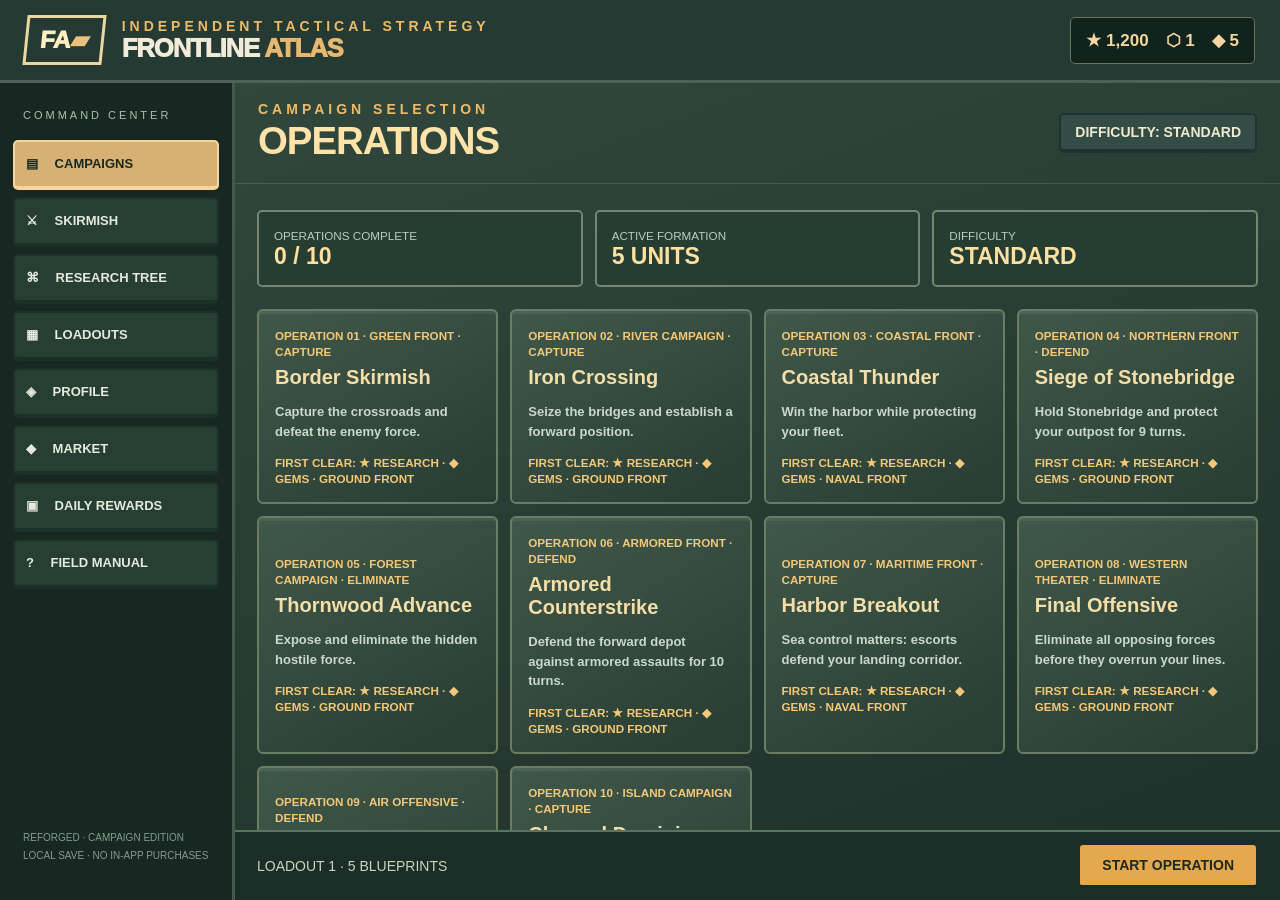
==== frontline-atlas/index.html @ 214cea34 "Implement infantry transports, boarding/unloading, morale damage, tactical retreats and rally" ====
<!doctype html>
<html lang="en"><head><meta charset="utf-8"><meta name="viewport" content="width=device-width,initial-scale=1"><title>Frontline Atlas — Reforged</title>
<style>
:root{font-family:Trebuchet MS,Arial,sans-serif;color:#e9e4d2;background:#121a1a;font-size:14px}*{box-sizing:border-box}body{margin:0;overflow:hidden}button{font:inherit;cursor:pointer;border:2px solid #1e2a25;border-bottom-width:4px;border-radius:5px;padding:9px 14px;background:#e6d9b9;color:#1d2922;font-weight:800;transition:filter .12s}button:hover:not(:disabled){filter:brightness(1.12)}button:disabled{opacity:.4;cursor:default}.primary{background:#e6a84d}.danger{background:#e58b75}.ghost{background:#334d46;color:#f1e9cd;border-color:#1c3530}.selected{outline:3px solid #f0c76a}.shell{height:100dvh;display:flex;flex-direction:column;background:#21362f}.hidden{display:none!important}#field{width:100%;height:100%;display:block;cursor:crosshair;touch-action:none;background:#8bb1a3}#battle{position:relative;flex:1;min-height:0;overflow:hidden}.topbar{height:65px;background:#1d2f2b;display:flex;gap:12px;align-items:center;padding:8px 16px;border-bottom:4px solid #101d1b;z-index:4;position:relative}.topbar strong{font-size:18px}.topbar small{color:#a7bdb0}.stat{background:#314940;border:1px solid #536b5f;padding:7px 11px;border-radius:4px}.spacer{flex:1}.overlay{position:absolute;z-index:2;pointer-events:none}.overlay>*{pointer-events:auto}.objectives{left:15px;top:15px;max-width:280px;background:#1c3029e8;border:2px solid #647b63;border-radius:6px;padding:13px;box-shadow:0 8px 28px #11241d66}.objective-title{font-weight:900;color:#f7bf63}.small{color:#bdd0bf;font-size:12px;line-height:1.45}.dock{bottom:14px;left:50%;transform:translateX(-50%);background:#1b2f29f2;border:2px solid #647b63;padding:11px 13px;border-radius:9px;display:flex;gap:12px;align-items:center;max-width:calc(100% - 24px);box-shadow:0 12px 32px #11221c99}.portrait{height:66px;min-width:120px;background:#345346;border-radius:5px;display:flex;flex-direction:column;justify-content:center;align-items:center;border:2px solid #7c9072}.portrait b{font-size:17px}.actions{display:flex;gap:7px;flex-wrap:wrap}.actions button{white-space:nowrap}.toast{position:absolute;top:90px;left:50%;transform:translateX(-50%);background:#172a25ed;color:#fce3a5;padding:12px 20px;border:2px solid #b9ae7b;border-radius:5px;z-index:8;pointer-events:none}.legend{right:12px;bottom:13px;background:#1d302cc9;padding:8px 10px;border-radius:4px;font-size:11px;color:#e9ecd2}.menu{position:absolute;inset:0;background:linear-gradient(125deg,#233e37 0%,#1d302c 60%,#152622 100%);overflow:auto;z-index:12;display:flex;align-items:center;justify-content:center;padding:32px}.menu-inner{width:min(1050px,100%)}.eyebrow{letter-spacing:4px;text-transform:uppercase;font-weight:900;color:#edbb68}.hero{font-size:clamp(48px,8vw,100px);letter-spacing:-5px;line-height:.93;margin:8px 0;color:#f3d3a0;text-shadow:5px 7px #0c2422}.sub{font-size:18px;color:#bfcebd;max-width:710px}.menu-row{display:flex;gap:13px;flex-wrap:wrap;margin:27px 0}.menu-row button{font-size:17px;padding:12px 21px}.section-title{margin:27px 0 11px;font-size:24px;color:#f8deb3}.cards{display:grid;grid-template-columns:repeat(auto-fit,minmax(240px,1fr));gap:12px}.mission{background:#324d42;padding:16px;border:2px solid #697d65;border-radius:6px;cursor:pointer;text-align:left;color:#f3e7c8}.mission:hover{border-color:#f4be70}.mission h3{font-size:20px;margin:7px 0}.mission p{font-size:13px;color:#cad9c9;line-height:1.5}.mission small{color:#f3c878}.tech-row{display:flex;flex-direction:column;gap:14px;max-height:49vh;overflow-y:auto}.research-lane{display:flex;gap:13px;overflow-x:auto;background:#20392f;border:2px solid #536e5c;border-radius:7px;padding:13px;align-items:stretch}.research-heading{font-size:13px;color:#f5ca85;letter-spacing:2px;padding:9px 0 3px}.research-node{position:relative;flex:0 0 214px}.research-node:not(:last-child):after{content:'→';color:#f4d28c;position:absolute;right:-14px;top:50%;z-index:1;font-weight:900;font-size:17px}.research-node .tech{height:100%;display:flex;flex-direction:column}.research-node .tech button{margin-top:auto}.tech{background:#304b40;border:2px solid #607361;padding:12px;border-radius:5px}.tech b{display:block;font-size:15px;margin-bottom:5px}.tech p{font-size:12px;color:#c4d4c2;min-height:28px}.tech.locked{opacity:.7}.tech button{width:100%}.result{z-index:7;background:#132722d9;inset:0;display:flex;align-items:center;justify-content:center;position:absolute}.result-inner{max-width:530px;background:#314b41;border:4px solid #e7bd78;padding:27px;text-align:center}.result h2{font-size:44px;margin:4px}.help{background:#294238;padding:16px;border:2px solid #6b836a;line-height:1.7;margin:14px 0}.help kbd{background:#0d2420;padding:2px 5px}.minimap{position:absolute;top:15px;right:15px;z-index:2;border:2px solid #718c78;background:#294139d9;width:155px;height:130px;pointer-events:none}#minimap{width:100%;height:100%}@media(max-width:740px){.topbar{height:58px;padding:5px;gap:4px}.topbar strong{font-size:12px}.topbar .stat{padding:5px;font-size:11px}.topbar button{padding:6px}.minimap{display:none}.objectives{max-width:205px;padding:8px}.dock{width:calc(100% - 14px);bottom:6px;gap:6px;padding:6px}.portrait{min-width:82px;height:68px;font-size:11px}.portrait b{font-size:12px}.actions button{padding:5px;font-size:11px}.hero{letter-spacing:-2px}.menu{padding:17px}}
/* Reforged lobby interface */
.menu{padding:0;background:radial-gradient(circle at 65% 25%,#526454 0%,#283c35 38%,#111f1c 100%);align-items:stretch;justify-content:stretch}.lobby{display:flex;flex-direction:column;width:100%;height:100%;max-width:1600px;margin:auto;min-height:0;background:#192a25ed;box-shadow:0 0 90px #05130d88}.lobby-top{display:flex;align-items:center;gap:18px;min-height:83px;border-bottom:3px solid #4f6258;background:#243a32;padding:12px 25px}.lobby-mark{font-size:24px;font-weight:1000;color:#fff0c2;border:3px solid #ebd7a1;padding:8px 12px;transform:skew(-6deg)}.lobby-mark span{color:#ecc17f}.lobby-brand{font-size:clamp(18px,2vw,31px);font-weight:1000;letter-spacing:-1px;color:#f2ebd9}.lobby-brand span{color:#e7b871}.lobby-wallet{font-size:17px;font-weight:900;color:#f1d79d;background:#10231c;border:1px solid #667461;padding:11px 15px;border-radius:5px}.lobby-grid{display:grid;grid-template-columns:235px minmax(0,1fr);flex:1;min-height:0}.lobby-nav{display:flex;flex-direction:column;gap:7px;background:#162821;padding:22px 13px;border-right:3px solid #435b4d}.nav-caption{font-size:11px;letter-spacing:3px;color:#a8c1ac;padding:4px 10px 12px}.nav-button{width:100%;text-align:left;background:#273e33;color:#e4eadc;border-color:#1b3026;font-size:13px;padding:13px 11px;white-space:nowrap}.nav-button.active{background:#d7b173;border-color:#f7d79e;color:#192920}.nav-foot{margin-top:auto;padding:13px 10px;color:#839c8e;font-size:10px;line-height:1.8}.lobby-main{display:flex;flex-direction:column;min-height:0;min-width:0;background:linear-gradient(160deg,#31473c,#1d302a)}.lobby-heading{display:flex;align-items:center;justify-content:space-between;padding:18px 23px;border-bottom:1px solid #78907855;gap:10px}.lobby-heading h1{margin:2px 0;font-size:clamp(22px,3vw,39px);letter-spacing:-1px;color:#ffe3a8}.lobby-scroll{padding:16px 22px;min-height:0;overflow-y:auto;flex:1}.lobby-bottom{display:flex;align-items:center;gap:14px;background:#1a2e27;border-top:2px solid #597460;padding:11px 22px;color:#cad4c3}.lobby-bottom button{padding:12px 22px}.lobby .cards{grid-template-columns:repeat(auto-fit,minmax(230px,1fr))}.lobby .mission{background:linear-gradient(150deg,#40584a,#273c32);box-shadow:inset 0 3px #ffffff10;min-height:160px}.lobby .mission h3{color:#f5dea8}.lobby .mission:hover{transform:translateY(-2px)}.economy-grid{display:grid;grid-template-columns:repeat(auto-fit,minmax(180px,1fr));gap:12px;margin:10px 0 22px}.economy-tile{background:#263e32;border:2px solid #728672;padding:15px;border-radius:5px}.economy-tile b{display:block;color:#ffe0a3;font-size:23px}.economy-tile small{color:#baccb9}.profile-list,.loadout-units{display:grid;grid-template-columns:repeat(auto-fill,minmax(170px,1fr));gap:10px}.profile-list>div,.loadout-tile{background:#294136;border:1px solid #718272;border-radius:6px;padding:12px;color:#e5e3ce}.loadout-tile{cursor:pointer;text-align:left}.loadout-tile.enabled{outline:2px solid #e2be78}.loadout-tile small{display:block;color:#a9baa8}.xp-report{max-height:31vh;overflow:auto;margin:10px 0 18px;text-align:left}.xp-line{display:grid;grid-template-columns:1fr auto auto;gap:10px;background:#234139;padding:10px;border-bottom:1px solid #69866d}.xp-line span{color:#c5cfc0}.xp-line strong{color:#f9d694}.reward-strip{display:flex;gap:9px;flex-wrap:wrap;justify-content:center}.reward-strip span{background:#203f32;border:1px solid #799577;padding:9px 12px;border-radius:5px;color:#f4d599;font-weight:800}.debrief{width:min(720px,95vw);max-width:720px;max-height:90vh;overflow:auto}.debrief h3{color:#ecd7ad}.lobby input{padding:8px 10px;background:#e4deca;color:#17251f;border:2px solid #8f9b85;border-radius:4px}.market-row{display:flex;align-items:center;gap:15px;padding:12px;border-bottom:1px solid #607762;background:#253c32;margin:7px 0;border-radius:5px}.market-row>div{flex:1}.market-row p{color:#b3c2b0;margin:5px 0}.market-row button{white-space:nowrap}@media(max-width:760px){.lobby-top{min-height:64px;padding:7px;gap:6px}.lobby-mark{font-size:16px;padding:5px}.lobby-brand{font-size:16px}.lobby-wallet{font-size:11px;padding:5px}.lobby-grid{grid-template-columns:75px minmax(0,1fr)}.lobby-nav{padding:7px 3px}.nav-button{font-size:10px;white-space:normal;padding:9px 3px;text-align:center}.nav-caption,.nav-foot{display:none}.lobby-scroll{padding:10px}.lobby-heading{padding:8px}.lobby-heading h1{font-size:20px}.lobby-heading button{font-size:10px;padding:6px}.lobby-bottom{padding:7px;gap:5px}.lobby-bottom button{padding:7px}.lobby .mission{min-height:125px}}
.xp-meter{height:7px;background:#12281f;margin:7px 0 10px;border-radius:4px;overflow:hidden}.xp-meter i{display:block;height:100%;background:#f5c476;box-shadow:0 0 12px #ffe6a3}</style></head><body><div class="shell">
<header class="topbar"><button id="home" class="ghost">☰ HQ</button><div><small id="theater">FRONTLINE ATLAS · REFORGED</small><br><strong id="opname">Tactical Command</strong></div><div class="spacer"></div><div class="stat" id="turnstat">TURN 01</div><div class="stat" id="economy">¤ 0</div><div class="stat" id="capstat">0 / 0</div><button id="end" class="primary">END TURN ↵</button></header>
<section id="battle"><canvas id="field"></canvas><div class="objectives overlay"><div class="objective-title" id="objectiveTitle">MISSION</div><div class="small" id="objectiveText"></div></div><div class="minimap"><canvas id="minimap"></canvas></div><div id="dock" class="dock overlay hidden"><div class="portrait" id="portrait"></div><div class="actions" id="actions"></div></div><div class="legend overlay">LEFT CLICK select / move / target · RIGHT DRAG pan · Q/E rotate · SCROLL zoom</div><div id="toast" class="toast hidden"></div><div id="result" class="result hidden"></div></section>
<section id="menu" class="menu"><div class="lobby">
<div class="lobby-top"><div class="lobby-mark">FA<span>▰</span></div><div><div class="eyebrow">INDEPENDENT TACTICAL STRATEGY</div><div class="lobby-brand">FRONTLINE <span>ATLAS</span></div></div><div class="spacer"></div><div class="lobby-wallet" id="wallet"></div></div>
<div class="lobby-grid"><nav class="lobby-nav" aria-label="Game lobby"><div class="nav-caption">COMMAND CENTER</div><button id="navMissions" class="nav-button">▤　 CAMPAIGNS</button><button id="navSkirmish" class="nav-button">⚔　 SKIRMISH</button><button id="openTech" class="nav-button">⌘　 RESEARCH TREE</button><button id="navLoadout" class="nav-button">▦　 LOADOUTS</button><button id="navProfile" class="nav-button">◈　 PROFILE</button><button id="navMarket" class="nav-button">◆　 MARKET</button><button id="navDaily" class="nav-button">▣　 DAILY REWARDS</button><button id="openHelp" class="nav-button">?　 FIELD MANUAL</button><div class="nav-foot">REFORGED · CAMPAIGN EDITION<br>LOCAL SAVE · NO IN-APP PURCHASES</div></nav>
<main class="lobby-main"><div class="lobby-heading"><div><div class="eyebrow" id="menuEyebrow">CAMPAIGN SELECTION</div><h1 id="menuTitle">OPERATIONS</h1></div><button id="difficulty" class="ghost">DIFFICULTY: STANDARD</button></div><div class="lobby-scroll" id="menuContent"></div><div class="lobby-bottom"><span id="loadoutLabel">ACTIVE SQUAD</span><div class="spacer"></div><button id="resume" class="primary">DEPLOY TO BATTLE</button></div></main></div></div></section>
</div><script>
'use strict';
(()=>{
const $=id=>document.getElementById(id), canvas=$('field'),ctx=canvas.getContext('2d'), minimap=$('minimap'),mc=minimap.getContext('2d');
const UNIT={
rifle:{name:'Rifle Squad',cost:4,hp:10,move:3,range:2,min:1,dmg:4,ap:0,armor:0,ammo:5,vision:4,domain:'land',color:'#d1b76f',glyph:'♟',desc:'Captures sites. Defensive infantry.'},
mg:{name:'Machine Gun',cost:6,hp:10,move:2,range:3,min:1,dmg:5,ap:0,armor:0,ammo:4,vision:4,domain:'land',color:'#a9a366',glyph:'♟',desc:'Suppresses infantry; strong on defense.'},
at:{name:'AT Team',cost:7,hp:8,move:2,range:2,min:1,dmg:5,ap:5,armor:0,ammo:3,vision:4,domain:'land',color:'#b4a47b',glyph:'♟',desc:'Penetrates armored targets.'},
scout:{name:'Recon Car',cost:6,hp:8,move:5,range:2,min:1,dmg:3,ap:1,armor:1,ammo:5,vision:6,domain:'land',color:'#7e9e79',glyph:'▰',desc:'Fast vision and objective pressure.'},
tank:{name:'Medium Tank',cost:10,hp:13,move:3,range:3,min:1,dmg:6,ap:4,armor:4,ammo:4,vision:4,domain:'land',color:'#78926b',glyph:'▰',desc:'Versatile armored spearhead.'},
heavy:{name:'Heavy Tank',cost:15,hp:17,move:2,range:3,min:1,dmg:7,ap:5,armor:6,ammo:3,vision:3,domain:'land',color:'#637c60',glyph:'▰',desc:'Hard to crack; costly and slow.'},
art:{name:'Field Artillery',cost:9,hp:7,move:1,range:6,min:3,dmg:6,ap:2,armor:0,ammo:3,vision:3,domain:'land',color:'#868b6a',glyph:'◉',desc:'Indirect fire; needs spotting.'},
supply:{name:'Supply Truck',cost:7,hp:8,move:4,range:0,min:0,dmg:0,ap:0,armor:0,ammo:0,vision:3,domain:'land',color:'#a99b69',glyph:'▰',desc:'Restores nearby ammunition and health.'},
mortar:{name:'Mortar Section',cost:7,hp:7,move:2,range:4,min:2,dmg:5,ap:1,armor:0,ammo:3,vision:3,domain:'land',color:'#acaa8a',glyph:'♟',desc:'Indirect support and infantry suppression.'},
bazooka:{name:'Bazooka Team',cost:9,hp:8,move:2,range:3,min:1,dmg:7,ap:7,armor:0,ammo:3,vision:4,domain:'land',color:'#bfaa75',glyph:'♟',desc:'Mobile armor hunter. Vulnerable to rifle squads.'},
ranger:{name:'Ranger Squad',cost:8,hp:11,move:4,range:2,min:1,dmg:5,ap:1,armor:0,ammo:6,vision:5,domain:'land',color:'#91a76d',glyph:'♟',desc:'Fast infantry for flanking and forest approaches.'},
transport:{name:'Transport Truck',cost:6,hp:9,move:5,range:0,min:0,dmg:0,ap:0,armor:1,ammo:0,vision:3,domain:'land',color:'#9a9273',glyph:'▰',desc:'Carries up to three infantry squads through the battlefield.'},
apc:{name:'Armored Carrier',cost:8,hp:12,move:5,range:2,min:1,dmg:3,ap:1,armor:3,ammo:5,vision:4,domain:'land',color:'#7a9f77',glyph:'▰',desc:'Mobile armored escort and objective support.'},
assault:{name:'Assault Gun',cost:12,hp:14,move:2,range:3,min:1,dmg:8,ap:6,armor:5,ammo:3,vision:3,domain:'land',color:'#727f60',glyph:'▰',desc:'Fixed-gun vehicle for breaking enemy armor.'},
rocket:{name:'Rocket Artillery',cost:15,hp:7,move:2,range:7,min:4,dmg:8,ap:2,armor:0,ammo:2,vision:2,domain:'land',color:'#90947a',glyph:'◉',desc:'High-damage long-range support requiring spotters.'},
aa:{name:'Anti-Air Halftrack',cost:10,hp:10,move:4,range:3,min:1,dmg:5,ap:2,armor:2,ammo:5,vision:5,domain:'land',color:'#7e9c79',glyph:'▰',desc:'Air defense; weak against heavily armored land targets.'},
fighter:{name:'Interceptor Fighter',cost:12,hp:10,move:6,range:3,min:1,dmg:6,ap:3,armor:2,ammo:4,vision:6,domain:'air',color:'#9ea9a4',glyph:'✈',desc:'Intercepts aircraft and scouts exposed positions.'},
bomber:{name:'Tactical Bomber',cost:16,hp:11,move:5,range:2,min:1,dmg:9,ap:6,armor:1,ammo:3,vision:5,domain:'air',color:'#9a9983',glyph:'✈',desc:'Devastating ground strikes but vulnerable to anti-air.'},
seaplane:{name:'Recon Seaplane',cost:9,hp:7,move:6,range:2,min:1,dmg:3,ap:1,armor:0,ammo:4,vision:8,domain:'air',color:'#80a8a7',glyph:'✈',desc:'Long-range spotting for artillery and naval bombardment.'},
boat:{name:'Gunboat',cost:8,hp:11,move:4,range:3,min:1,dmg:5,ap:3,armor:2,ammo:5,vision:5,domain:'sea',color:'#728d88',glyph:'▰',desc:'Screens coastal positions.'},
submarine:{name:'Submarine',cost:11,hp:13,move:3,range:3,min:1,dmg:9,ap:7,armor:2,ammo:3,vision:3,domain:'sea',color:'#507c7e',glyph:'▰',desc:'Ambushes ships with armor-piercing torpedoes.'},
destroyer:{name:'Destroyer',cost:13,hp:17,move:4,range:4,min:1,dmg:7,ap:4,armor:4,ammo:5,vision:5,domain:'sea',color:'#6f8590',glyph:'▰',desc:'Fleet escort; excels against other ships.'},
cruiser:{name:'Light Cruiser',cost:16,hp:19,move:3,range:4,min:1,dmg:7,ap:4,armor:4,ammo:5,vision:6,domain:'sea',color:'#6b8793',glyph:'▰',desc:'Fast heavy escort with excellent reconnaissance.'},
battleship:{name:'Battleship',cost:20,hp:23,move:2,range:6,min:2,dmg:9,ap:5,armor:6,ammo:4,vision:5,domain:'sea',color:'#647e91',glyph:'▰',desc:'Long-range bombardment; limited shore effect.'}
};
const SECONDARY={apc:{name:'MACHINE GUN',range:2,dmg:3,ap:0},assault:{name:'HULL MG',range:2,dmg:2,ap:0},cruiser:{name:'SECONDARY BATTERY',range:3,dmg:4,ap:2},tank:{name:'COAX MG',range:2,dmg:3,ap:0},heavy:{name:'HULL MG',range:2,dmg:3,ap:0},aa:{name:'GROUND GUN',range:2,dmg:2,ap:0},fighter:{name:'STRAFING',range:2,dmg:3,ap:0},boat:{name:'DECK GUN',range:2,dmg:3,ap:0},destroyer:{name:'SECONDARY BATTERY',range:3,dmg:4,ap:2},battleship:{name:'SECONDARY BATTERY',range:4,dmg:5,ap:2}};
const SCENARIOS=[
{name:'Border Skirmish',region:'GREEN FRONT',description:'Capture the crossroads and defeat the enemy force.',goal:'capture',w:14,h:11,sea:false,seed:21,start:['rifle','rifle','mg','scout'],enemy:['rifle','rifle','mg','scout','at'],reward:9},
{name:'Iron Crossing',region:'RIVER CAMPAIGN',description:'Seize the bridges and establish a forward position.',goal:'capture',w:16,h:12,sea:false,seed:39,start:['rifle','at','tank','supply'],enemy:['rifle','mg','tank','at','scout','rifle'],reward:13},
{name:'Coastal Thunder',region:'COASTAL FRONT',description:'Win the harbor while protecting your fleet.',goal:'capture',w:17,h:13,sea:true,seed:57,start:['rifle','at','boat','destroyer','supply'],enemy:['rifle','mg','boat','boat','destroyer','tank','rifle'],reward:18},
{name:'Siege of Stonebridge',region:'NORTHERN FRONT',description:'Hold Stonebridge and protect your outpost for 9 turns.',goal:'defend',limit:9,w:17,h:13,sea:false,seed:84,start:['rifle','mg','at','tank','art','supply'],enemy:['rifle','rifle','mg','at','heavy','art','scout'],reward:24},
{name:'Thornwood Advance',region:'FOREST CAMPAIGN',description:'Expose and eliminate the hidden hostile force.',goal:'eliminate',w:16,h:14,sea:false,seed:107,start:['rifle','ranger','mortar','mg','supply'],enemy:['ranger','ranger','bazooka','mg','rifle','tank'],reward:17},
{name:'Armored Counterstrike',region:'ARMORED FRONT',description:'Defend the forward depot against armored assaults for 10 turns.',goal:'defend',limit:10,w:18,h:13,sea:false,seed:129,start:['rifle','bazooka','at','apc','tank','supply'],enemy:['tank','tank','heavy','scout','assault','mg','rifle'],reward:21},
{name:'Harbor Breakout',region:'MARITIME FRONT',description:'Sea control matters: escorts defend your landing corridor.',goal:'capture',w:18,h:14,sea:true,seed:150,start:['rifle','ranger','boat','cruiser','destroyer','supply'],enemy:['rifle','bazooka','submarine','submarine','cruiser','destroyer','apc'],reward:24},
{name:'Final Offensive',region:'WESTERN THEATER',description:'Eliminate all opposing forces before they overrun your lines.',goal:'eliminate',w:19,h:15,sea:false,seed:173,start:['rifle','ranger','mg','bazooka','tank','rocket','supply'],enemy:['ranger','mg','mg','at','tank','heavy','assault','mortar','art'],reward:30},
{name:'Skies of Ash',region:'AIR OFFENSIVE',description:'Protect the forward airfield for 8 turns while intercepting aircraft.',goal:'defend',limit:8,w:17,h:13,sea:false,seed:198,start:['rifle','aa','seaplane','fighter','tank','supply'],enemy:['rifle','at','aa','fighter','bomber','tank','mg'],reward:24},
{name:'Channel Dominion',region:'ISLAND CAMPAIGN',description:'Control the shore with warships while defending vulnerable recon planes.',goal:'capture',w:19,h:14,sea:true,seed:225,start:['rifle','ranger','destroyer','battleship','fighter','seaplane','supply'],enemy:['rifle','at','aa','submarine','destroyer','cruiser','bomber','fighter'],reward:32}
];
const RESEARCH={rifle:null,mg:'rifle',at:'mg',scout:'rifle',tank:'scout',heavy:'tank',art:'at',supply:'rifle',boat:null,destroyer:'boat',battleship:'cruiser',aa:'apc',fighter:'scout',bomber:'fighter',seaplane:'boat',mortar:'mg',bazooka:'at',ranger:'rifle',transport:'supply',apc:'scout',assault:'tank',rocket:'art',submarine:'boat',cruiser:'destroyer'};
const SAVE_KEY='frontline_atlas_reforged_v1',BATTLE_KEY='frontline_atlas_reforged_battle_v2';
let save={stars:12,points:1200,nuggets:1,gems:5,unlocked:['rifle','mg','scout','supply','boat'],wins:[],scenario:0,difficulty:'standard',unitXP:{},loadouts:[['rifle','mg','scout','supply','boat']],activeLoadout:0,profile:{battles:0,wins:0,kills:0,unitsDeployed:0,tixSpent:0,tixEarned:0},claims:{},skin:'classic',bonusStart:0};
try{let s=JSON.parse(localStorage.getItem(SAVE_KEY));if(s&&Array.isArray(s.unlocked))save={...save,...s,points:s.points??Math.max(0,(s.stars??12)*100),nuggets:s.nuggets??1,gems:s.gems??5,unitXP:s.unitXP||{},loadouts:s.loadouts?.length?s.loadouts:[['rifle','mg','scout','supply','boat']],activeLoadout:s.activeLoadout??0,profile:{battles:0,wins:0,kills:0,unitsDeployed:0,tixSpent:0,tixEarned:0,...s.profile},claims:s.claims||{},skin:s.skin||'classic',bonusStart:s.bonusStart||0}}catch{}
const persist=()=>localStorage.setItem(SAVE_KEY,JSON.stringify(save));
function writeBattle(){if(!game||game.over)return;try{localStorage.setItem(BATTLE_KEY,JSON.stringify({created:Date.now(),attempts:game.resumeAttempts??3,game,scenario:save.scenario,nextId}))}catch(e){}}
function savedBattle(){try{let data=JSON.parse(localStorage.getItem(BATTLE_KEY));if(!data||Date.now()-data.created>7*86400000||!data.game||data.game.over||!data.attempts)return null;return data}catch{return null}}
function clearBattle(){try{localStorage.removeItem(BATTLE_KEY)}catch(e){}}
function resumeBattle(){let snapshot=savedBattle();if(!snapshot)return false;
 game=snapshot.game;save.scenario=snapshot.scenario;nextId=snapshot.nextId||Math.max(0,...game.units.map(u=>u.id))+1;
 game.resumeAttempts=Math.max(0,snapshot.attempts-1);selected=null;mode='select';deployType=null;ranges.clear();anims=[];effects=[];view={x:0,y:0,zoom:1,rot:0};
 $('menu').classList.add('hidden');$('result').classList.add('hidden');resize();update();say('Resumed operation · '+game.resumeAttempts+' recalls left');writeBattle();dirty=true;return true;
}

const xpForNext=type=>60+Math.floor((save.unitXP[type]||0)/100)*35;
const currentLevel=type=>1+Math.floor(Math.sqrt((save.unitXP[type]||0)/90));
const rewardScale=()=>save.difficulty==='expert'?2.4:save.difficulty==='veteran'?1.5:1;
function addUnitXP(type,amount){save.unitXP[type]=(save.unitXP[type]||0)+Math.max(0,Math.round(amount));}
function wallet(){return '★ '+save.points.toLocaleString()+'　⬡ '+save.nuggets+'　◆ '+save.gems}
function changeWallet(points=0,nuggets=0,gems=0){save.points=Math.max(0,save.points+points);save.nuggets=Math.max(0,save.nuggets+nuggets);save.gems=Math.max(0,save.gems+gems);persist()}

let game=null,selected=null,mode='select',ranges=new Map(),hover=null,deployType=null,view={x:0,y:0,zoom:1,rot:0},drag=null,dirty=true,turnRunning=false,nextId=1,anims=[],effects=[];
const rnd=(s)=>{let n=Math.sin(s*134.77+18.33)*43758.5;return n-Math.floor(n)};
const key=(x,y)=>x+','+y,dist=(a,b)=>Math.abs(a.x-b.x)+Math.abs(a.y-b.y),inside=(x,y)=>game&&x>=0&&y>=0&&x<game.w&&y<game.h;
const tile=(x,y)=>inside(x,y)?game.map[y][x]:null;
const occupied=(x,y)=>game.units.find(u=>u.hp>0&&u.x===x&&u.y===y);
const terrainColor={grass:'#8aa66b',road:'#c7bb91',forest:'#537d56',hill:'#8c9773',town:'#aaa38a',water:'#548c9c',shore:'#c7b78b',bridge:'#9c9076',trench:'#706c55'};
const neighbors=(x,y)=>[[x+1,y],[x-1,y],[x,y+1],[x,y-1]].filter(([a,b])=>inside(a,b));
function makeMap(s){
 const map=[];for(let y=0;y<s.h;y++){let row=[];for(let x=0;x<s.w;x++){
 let r=rnd(s.seed+x*13+y*47),variation=Math.sin(x*1.27+s.seed)+Math.cos(y*.93-s.seed*.3)+Math.sin(x*.51+y*.82+s.seed*.1);
 let coast=s.sea&&(y>s.h-5+Math.sin(x*.58)*.7||(x>11&&y>s.h-6));
 let river=!s.sea&&s.seed===39&&Math.abs(x-(7+Math.floor(Math.sin(y*.55)*1.7)))<=0;
 let roadY=Math.floor(s.h*.50+Math.sin(x*.31+s.seed)*.65),roadX=Math.floor(s.w*.43+Math.sin(y*.46)*.65);
 let type=coast?(y<=s.h-4?'shore':'water'):river?'water':variation>1.55?'forest':variation< -1.67?'hill':r<.025?'forest':'grass';
 if((y===roadY||x===roadX)&&type!=='water'&&type!=='shore')type='road';
 if(river&&(y===3||y===8))type='bridge';
 if(!s.sea&&s.seed===84&&x>6&&x<12&&y===6)type='trench';
 row.push({type,decor:rnd(s.seed*7+x*91+y*63),site:null,owner:0});}map.push(row)}
 const sites=[{x:Math.floor(s.w*.52),y:Math.floor(s.h*.43),kind:'Depot'},{x:Math.floor(s.w*.72),y:Math.floor(s.h*.22),kind:'Outpost'},{x:Math.floor(s.w*.27),y:Math.floor(s.h*.67),kind:'Outpost'}];
 for(const p of sites){if(map[p.y][p.x].type==='water')p.y=2;const t=map[p.y][p.x];t.type='town';t.site=p.kind;}
 return map;
}
function unit(type,team,x,y){const d=UNIT[type];return {id:nextId++,type,team,x,y,hp:d.hp,ammo:d.ammo,auxAmmo:3,auxUsed:false,moved:false,attacked:false,supplied:false,xp:0,battleXP:0,kills:0,suppressed:0,morale:UNIT[type].domain==='land'&&UNIT[type].armor<3?6:99,overwatch:false,entrenched:false,cargo:[],fuel:UNIT[type].armor>0||UNIT[type].domain==='air'?7:99};}
function canEnter(u,t){return t&&(uDomain(u)==='air'||(uDomain(u)==='sea'?(t.type==='water'||t.type==='shore'):t.type!=='water'));}
function uDomain(u){return UNIT[u.type].domain}
function transportCap(u){return u.type==='transport'?3:u.type==='apc'?2:0}
function isInfantry(u){return ['rifle','ranger','mg','mortar','at','bazooka'].includes(u.type)}
function boardSquad(u,carrier){if(!u||!carrier||u.team!==1||carrier.team!==1||!isInfantry(u)||u.moved||u.attacked||dist(u,carrier)>1||carrier.cargo.length>=transportCap(carrier))return false;
 carrier.cargo.push({...u,moved:true,attacked:true});game.units=game.units.filter(v=>v.id!==u.id);selected=carrier;mode='select';update();dirty=true;say(UNIT[u.type].name+' boarded '+UNIT[carrier.type].name);return true}
function unloadSquad(carrier,x,y){if(!carrier||carrier.team!==1||!carrier.cargo?.length||!inside(x,y)||dist(carrier,{x,y})!==1||occupied(x,y)||!canEnter(carrier.cargo[0],tile(x,y)))return false;
 let u=carrier.cargo.shift();u.x=x;u.y=y;u.moved=true;u.attacked=true;game.units.push(u);selected=carrier;mode='select';update();dirty=true;say(UNIT[u.type].name+' disembarked');return true}
function rally(u){if(!u||u.team!==1||u.morale===99||u.morale>=6||u.attacked)return false;u.morale=Math.min(6,u.morale+3);u.suppressed=u.morale<=2?1:0;u.attacked=true;u.moved=true;update();dirty=true;say('Morale recovered');return true}

function positionsFor(t,team){let arr=[];for(let y=0;y<game.h;y++)for(let x=0;x<game.w;x++)if((team===1?x<=3:x>=game.w-4)&&canEnter({type:t},tile(x,y))&&!occupied(x,y))arr.push({x,y});return arr}
function spawn(type,team,x,y){if(!inside(x,y)||occupied(x,y)||!canEnter({type},tile(x,y))){let pool=positionsFor(type,team);pool.sort((a,b)=>Math.abs(a.y-y)+Math.abs(a.x-x)-Math.abs(b.y-y)-Math.abs(b.x-x));if(!pool.length)return false;x=pool[0].x;y=pool[0].y}let created=unit(type,team,x,y);game.units.push(created);if(team===1&&game?.stats){save.profile.unitsDeployed++;if(game.fieldRecords){let r=game.fieldRecords[type]||(game.fieldRecords[type]={xp:0,kills:0,deployed:0});r.deployed++;r.xp+=4}}return true}
function begin(index,skirmish=false){clearBattle();deployType=null;let s=SCENARIOS[index];game={...s,skirmish,map:makeMap(s),units:[],turn:1,tix:10+save.bonusStart,enemyTix:10,cap:7,enemyCap:8,log:[],smoke:[],over:false,stats:{kills:0,spent:0,earned:0},fieldRecords:{},resumeAttempts:3,resultShown:false};nextId=1;
 s.start.forEach((u,i)=>spawn(u,1,1+(i%3),1+Math.floor(i/3)*2+(uDomain({type:u})==='sea'?s.h-6:0)));
 s.enemy.forEach((u,i)=>spawn(u,2,s.w-2-(i%3),1+Math.floor(i/3)*2+(uDomain({type:u})==='sea'?s.h-6:0)));
 if(s.goal==='defend'){let site=game.map.flatMap((row,y)=>row.map((t,x)=>t.site?{t,x,y}:null).filter(Boolean)).sort((a,b)=>a.x-b.x)[0];if(site){site.t.owner=1;game.defensePoint={x:site.x,y:site.y}}}

 selected=null;mode='select';ranges.clear();view={x:0,y:0,zoom:1};$('menu').classList.add('hidden');$('result').classList.add('hidden');resize();update();say(s.name+' — secure the objectives');dirty=true;
}
function costToEnter(u,t){let type=t.type;return type==='trench'?2:type==='forest'&&uDomain(u)==='land'&&u.type!=='rifle'?2:type==='hill'&&uDomain(u)==='land'?2:1}
function reachable(u){let result=new Map([[key(u.x,u.y),0]]),queue=[{x:u.x,y:u.y,c:0}];while(queue.length){queue.sort((a,b)=>a.c-b.c);let p=queue.shift();if(p.c!==result.get(key(p.x,p.y)))continue;for(let [x,y] of neighbors(p.x,p.y)){let t=tile(x,y),o=occupied(x,y);if(!canEnter(u,t)||(o&&o.id!==u.id))continue;let c=p.c+costToEnter(u,t);if(c<=UNIT[u.type].move&&c<(result.get(key(x,y))??1e6)){result.set(key(x,y),c);queue.push({x,y,c})}}}result.delete(key(u.x,u.y));return result}
function routeTo(u,tx,ty){
 let costs=new Map([[key(u.x,u.y),0]]),previous=new Map(),queue=[{x:u.x,y:u.y,c:0}];
 while(queue.length){queue.sort((a,b)=>a.c-b.c);let a=queue.shift(),k=key(a.x,a.y);if(a.c!==costs.get(k))continue;if(a.x===tx&&a.y===ty)break;
 for(let [x,y] of neighbors(a.x,a.y)){let t=tile(x,y),o=occupied(x,y);if(!canEnter(u,t)||(o&&o.id!==u.id))continue;
 let n=a.c+costToEnter(u,t),q=key(x,y);if(n>UNIT[u.type].move||n>=(costs.get(q)??Infinity))continue;costs.set(q,n);previous.set(q,k);queue.push({x,y,c:n})}}
 let target=key(tx,ty);if(!costs.has(target))return null;let path=[{x:tx,y:ty}],current=target;
 while(previous.has(current)){current=previous.get(current);let [x,y]=current.split(',').map(Number);path.unshift({x,y})}return path;
}
function obscured(x,y){return game.smoke.some(s=>s.expires>game.turn&&dist(s,{x,y})<=1)}
function canSee(team,x,y){let t=tile(x,y);return game.units.some(u=>u.team===team&&u.hp>0&&dist(u,{x,y})<=UNIT[u.type].vision&&(!t||!['forest','town'].includes(t.type)||dist(u,{x,y})<=1)&&(!obscured(x,y)||dist(u,{x,y})<=1))}
function fireSmoke(u,x,y){if(!u||u.team!==1||!['mortar','art','rocket'].includes(u.type)||u.attacked||u.ammo<=0||!inRange(u,x,y))return false;
 u.attacked=true;u.ammo--;game.smoke.push({x,y,expires:game.turn+3});mode='select';effects.push({x,y,fromX:u.x,fromY:u.y,team:1,damage:0,start:Date.now()});say('Smoke screen deployed for 2 turns');update();dirty=true;return true}

function spotter(team,x,y){return game.units.some(u=>u.team===team&&u.hp>0&&u.type!=='art'&&u.type!=='rocket'&&u.type!=='mortar'&&u.type!=='battleship'&&dist(u,{x,y})<=UNIT[u.type].vision&&canSee(team,x,y))}
function inRange(u,x,y){let d=dist(u,{x,y}),p=UNIT[u.type];return d>=p.min&&d<=p.range}
function getTargets(u,aux=false){let w=aux?SECONDARY[u.type]:null;return game.units.filter(v=>v.team!==u.team&&v.hp>0&&(w?(dist(u,v)<=w.range&&dist(u,v)>=1):inRange(u,v.x,v.y))&&canSee(u.team,v.x,v.y))}
function defend(v){let t=tile(v.x,v.y),bonus=t.type==='forest'?1:t.type==='town'?2:t.type==='hill'?1:t.type==='trench'?2:0;return bonus+(v.entrenched?2:0)}
function canEntrench(u){return uDomain(u)==='land'&&UNIT[u.type].armor<3&&!u.moved&&!u.attacked&&!u.suppressed&&u.type!=='supply'&&!u.entrenched}
function entrench(u){if(!canEntrench(u))return false;u.entrenched=true;u.moved=true;u.attacked=true;say(UNIT[u.type].name+' dug in (+2 cover)');update();dirty=true;return true}
function adjacentSupport(u,v){return game.units.filter(w=>w.team===u.team&&w.id!==u.id&&w.hp>0&&dist(w,v)<=1&&UNIT[w.type].domain==='land').length}

function damage(u,v){const a=UNIT[u.type],b=UNIT[v.type];let effectiveCover=Math.max(0,defend(v)-Math.min(2,adjacentSupport(u,v)));let d=a.dmg+Math.floor(u.xp/3)-Math.max(0,b.armor+effectiveCover-a.ap)*1.15;
 if(a.domain==='sea'&&b.domain==='land')d*=.52;
 if(b.domain==='air'&&!['aa','fighter','seaplane','destroyer','cruiser','battleship'].includes(u.type))d*=.14;
 if(u.type==='aa'&&b.domain==='air')d*=1.6;
 if(u.type==='fighter'&&b.domain==='air')d*=1.5;
 if(u.type==='fighter'&&b.domain==='land')d*=.55;
 if(u.type==='bomber'&&b.domain==='sea')d*=1.3;
 if(u.type==='bomber'&&b.domain==='air')d*=.3;
 if(a.domain==='sea'&&b.domain==='sea')d*=u.team===2&&save.difficulty!=='standard'?1.25:1.12;
 if(a.domain==='land'&&b.domain==='sea'&&a.ap<3)d*=.48;
 if(u.type==='mg'&&b.armor>=3)d*=.45;if(u.suppressed)d*=.65;d*=.5+.5*Math.max(.1,u.hp/a.hp);d*=1+Math.min(.25,Math.floor(u.xp/3)*.05);if(u.team===2&&save.difficulty==='expert')d*=1.08;
 if(tile(u.x,u.y).type==='hill')d+=1;
 return Math.max(1,Math.round(d))}
function strike(u,v,aux=false){let w=aux?SECONDARY[u.type]:null;if(aux&&!w)return false;if((aux?u.auxUsed:u.attacked)||(aux?u.auxAmmo:u.ammo)<=0||(aux?(dist(u,v)>w.range||dist(u,v)<1):!inRange(u,v.x,v.y))||!canSee(u.team,v.x,v.y))return false;
 if(!aux&&['art','rocket','mortar','battleship'].includes(u.type)&&!spotter(u.team,v.x,v.y))return false;const n=aux?Math.max(1,Math.round((w.dmg-Math.max(0,UNIT[v.type].armor+defend(v)-w.ap)*1.3)*(w.ap===0&&UNIT[v.type].domain==='sea'?.5:1))):damage(u,v);if(aux){u.auxAmmo--;u.auxUsed=true}else{u.ammo--;u.attacked=true}v.hp-=n;
 if(v.morale!==99){v.morale=Math.max(0,v.morale-Math.max(1,Math.ceil(n/4))-(u.type==='mg'?1:0));if(v.morale<=2)v.suppressed=1;
 if(v.morale<=0&&v.hp>0){let candidates=neighbors(v.x,v.y).filter(([x,y])=>canEnter(v,tile(x,y))&&!occupied(x,y));candidates.sort((a,b)=>dist({x:b[0],y:b[1]},u)-dist({x:a[0],y:a[1]},u));
 if(candidates.length){let [x,y]=candidates[0];anims.push({id:v.id,path:[{x:v.x,y:v.y},{x,y}],start:Date.now(),duration:320});v.x=x;v.y=y;v.morale=2;v.moved=true;v.attacked=true}else v.hp=0}}
 u.xp++;u.battleXP+=Math.max(2,n*3);if(u.team===1&&game.fieldRecords){let r=game.fieldRecords[u.type]||(game.fieldRecords[u.type]={xp:0,kills:0,deployed:0});r.xp+=Math.max(2,n*3)}if(n>=3&&UNIT[v.type].armor<3&&['rifle','mg','scout'].includes(u.type))v.suppressed=1;game.log.unshift(UNIT[u.type].name+' hit '+UNIT[v.type].name+' for '+n);
 if(v.hp<=0){game.units=game.units.filter(z=>z.id!==v.id);if(selected?.id===v.id)selected=null;u.xp+=2;u.kills++;u.battleXP+=22;if(u.team===1){if(game.fieldRecords){let r=game.fieldRecords[u.type];r.kills++;r.xp+=22}game.stats.kills++;game.tix=Math.min(40,game.tix+2);game.stats.earned+=2}}effects.push({x:v.x,y:v.y,fromX:u.x,fromY:u.y,team:u.team,damage:n,start:Date.now()});if(u.team===1)say('Hit for '+n+(v.hp<=0?' — target destroyed':''));checkWin();dirty=true;return true}
function moveUnit(u,x,y){if(u.moved||u.suppressed||u.fuel<=0||!reachable(u).has(key(x,y)))return false;let path=routeTo(u,x,y)||[{x:u.x,y:u.y},{x,y}];anims.push({id:u.id,path,start:Date.now(),duration:180+path.length*100});u.x=x;u.y=y;u.moved=true;u.entrenched=false;if(u.fuel!==99)u.fuel--;let guards=game.units.filter(v=>v.team!==u.team&&v.overwatch&&v.ammo>0&&inRange(v,x,y)&&canSee(v.team,x,y));if(guards.length){let guard=guards[0];guard.overwatch=false;guard.attacked=false;strike(guard,u);guard.attacked=true;if(u.hp>0)u.suppressed=1;}if(u.hp>0)capture(u);dirty=true;return true}
function contesting(u){return game.units.some(v=>v.team!==u.team&&v.hp>0&&uDomain(v)==='land'&&v.type!=='supply'&&dist(u,v)<=1)}
function capture(u){const t=tile(u.x,u.y);if(!t?.site||uDomain(u)!=='land'||u.type==='supply')return;
 if(contesting(u)){if(u.team===1)say('Objective contested — clear nearby hostiles');return}
 if(t.owner!==u.team){t.owner=u.team;if(u.team===1){game.tix+=4;game.stats.earned+=4;game.cap=Math.min(12,game.cap+1);say(t.site+' secured! +4 tix · +1 unit cap')}else{game.enemyTix+=3;game.enemyCap++;}game.log.unshift(t.site+' captured by '+(u.team===1?'Allied':'Enemy')+' force');checkWin()}}
function resolveObjectives(team){for(let u of [...game.units])if(u.team===team&&u.hp>0&&tile(u.x,u.y)?.site)capture(u)}
function heal(u){if(u.type!=='supply'||u.supplied)return;let friends=game.units.filter(v=>v.team===u.team&&v.id!==u.id&&dist(u,v)<=2&&(v.hp<UNIT[v.type].hp||v.ammo<UNIT[v.type].ammo));if(!friends.length)return;friends.sort((a,b)=>(a.ammo/Math.max(1,UNIT[a.type].ammo))-(b.ammo/Math.max(1,UNIT[b.type].ammo)));let n=0;for(let v of friends.slice(0,2)){v.ammo=Math.min(UNIT[v.type].ammo,v.ammo+3);v.auxAmmo=Math.min(3,v.auxAmmo+2);v.hp=Math.min(UNIT[v.type].hp,v.hp+3);v.suppressed=0;if(v.morale!==99)v.morale=Math.min(6,v.morale+2);if(v.fuel!==99)v.fuel=Math.min(7,v.fuel+3);n++}u.supplied=true;if(u.team===1&&game.fieldRecords){let r=game.fieldRecords[u.type]||(game.fieldRecords[u.type]={xp:0,kills:0,deployed:0});r.xp+=n*8}if(u.team===1)say('Resupplied '+n+' units');dirty=true}
function finishBattle(win){
 if(game.resultShown)return;game.resultShown=true;game.over=true;let first=win&&!game.skirmish&&!save.wins.includes(save.scenario),mult=rewardScale()*(game.skirmish?.55:1);
 const stars=win?Math.round((42+game.turn*3+game.stats.kills*6)*mult):Math.round((12+game.stats.kills*3)*mult);
 const nuggets=win&&first&&save.difficulty!=='standard'?save.difficulty==='expert'?2:1:0;
 const gems=win&&first?(save.difficulty==='expert'?8:save.difficulty==='veteran'?4:2):0;
 save.points+=stars;save.nuggets+=nuggets;save.gems+=gems;
 if(first){save.wins.push(save.scenario);save.points+=game.reward*8}
 save.profile.battles++;save.profile.wins+=win?1:0;save.profile.kills+=game.stats.kills;
 save.profile.tixSpent+=game.stats.spent;save.profile.tixEarned+=game.stats.earned;
 let roster=[];for(let [type,record] of Object.entries(game.fieldRecords||{})){let xp=record.xp+record.deployed*(win?15:6);
 addUnitXP(type,xp);roster.push({type,xp,kills:record.kills,level:currentLevel(type)})}
 persist();clearBattle();let title=win?'OPERATION SUCCESS':'MISSION FAILED';
 $('result').innerHTML='<div class="result-inner debrief"><div class="eyebrow">AFTER ACTION REPORT · OP '+String(save.scenario+1).padStart(2,'0')+'</div><h2>'+title+'</h2><p>'+game.name+' · '+game.turn+' turns · '+game.stats.kills+' enemy units eliminated</p><div class="reward-strip"><span>★ '+stars+(first?' + '+(game.reward*8):'')+' points</span><span>⬡ '+nuggets+' nuggets</span><span>◆ '+gems+' gems</span></div><h3>UNIT EXPERIENCE</h3><div class="xp-report">'+(roster.length?roster.sort((a,b)=>b.xp-a.xp).map(r=>'<div class="xp-line"><b>'+UNIT[r.type].name+'</b><span>LV '+r.level+' · '+r.kills+' KOs</span><strong>+'+r.xp+' XP</strong></div>').join(''):'<p>No friendly units survived the operation.</p>')+'</div><div class="menu-row"><button id="again" class="primary">REPLAY OPERATION</button><button id="back">RETURN TO LOBBY</button></div></div>';
 $('result').classList.remove('hidden');$('again').onclick=()=>begin(save.scenario);$('back').onclick=showMenu;dirty=true;
}
function checkWin(){if(!game||game.over)return;let player=game.units.some(u=>u.team===1),enemy=game.units.some(u=>u.team===2),sites=game.map.flat().filter(t=>t.site),ours=sites.filter(t=>t.owner===1).length;
 if(!player){finishBattle(false);return}
 if(game.goal==='defend'){if(game.defensePoint&&tile(game.defensePoint.x,game.defensePoint.y).owner===2){finishBattle(false);return}if(game.turn>=game.limit){finishBattle(true);return}if(!enemy){finishBattle(true);return}}
 else if(game.goal==='eliminate'){if(!enemy)finishBattle(true)}
 else if(!enemy||(ours===sites.length&&game.turn>=3))finishBattle(true)}
function select(u){selected=u||null;mode='select';ranges=selected&&!selected.moved?reachable(selected):new Map();update();dirty=true}
function update(){if(!game)return;$('opname').textContent=game.name;$('theater').textContent=game.region;$('turnstat').textContent='TURN '+String(game.turn).padStart(2,'0');$('economy').textContent='¤ '+game.tix;$('capstat').textContent=game.units.filter(u=>u.team===1).length+' / '+game.cap;
 let sites=game.map.flat().filter(t=>t.site);$('objectiveTitle').textContent='OBJECTIVES · '+sites.filter(t=>t.owner===1).length+'/'+sites.length;
 $('objectiveText').innerHTML=(game.goal==='defend'?'DEFENSE: hold the forward depot through turn '+game.limit+'. Current turn '+game.turn+'.':game.goal==='eliminate'?'ELIMINATION: destroy all hostile units and preserve your force.':'CAPTURE: secure every marked site or eliminate the opposing force.')+'<br><br>'+sites.map(t=>'<span style="color:'+(t.owner===1?'#a7e4c3':t.owner===2?'#f0aaa0':'#f4dfad')+'">◆ '+t.site+' — '+(t.owner===1?'Allied':t.owner===2?'Hostile':'Neutral')+'</span>').join('<br>')+'<br><br>Income: +2 ¤ per turn, +1 per secured site';
 let dock=$('dock');if(!selected||!game.units.includes(selected)){dock.classList.add('hidden');return}dock.classList.remove('hidden');let u=selected,d=UNIT[u.type];$('portrait').innerHTML='<b>'+d.name+'</b><span>♥ '+u.hp+'/'+d.hp+' · ◈ '+u.ammo+'/'+d.ammo+'</span><span>'+(u.entrenched?'⛨ ENTRENCHED · ':'')+(u.suppressed?'⚠ PINNED · ':'')+(u.morale!==99?'MORALE '+u.morale+'/6 · ':'')+(u.cargo?.length?'CARGO '+u.cargo.length+' · ':'')+'MOVE '+(u.moved?'USED':'READY')+' / FIRE '+(u.attacked?'USED':'READY')+'</span>';
 const actions=$('actions');actions.innerHTML='';
 const action=(txt,fn,disabled=false,cl='')=>{let b=document.createElement('button');b.textContent=txt;b.className=cl;b.disabled=disabled;b.onclick=fn;actions.appendChild(b)};
 if(u.team===1){action('MOVE',()=>{mode='move';ranges=reachable(u);dirty=true},u.moved||u.suppressed||u.fuel<=0,'ghost');action('ATTACK',()=>{mode='attack';dirty=true},u.attacked||!u.ammo||!getTargets(u).length,'danger');if(SECONDARY[u.type])action(SECONDARY[u.type].name+' ('+u.auxAmmo+')',()=>{mode='aux';dirty=true},u.auxUsed||!u.auxAmmo||!getTargets(u,true).length,'danger');if(['mortar','art','rocket'].includes(u.type))action('SMOKE',()=>{mode='smoke';dirty=true},u.attacked||!u.ammo,'ghost');if(u.morale!==99&&u.morale<6)action('RALLY',()=>rally(u),u.attacked,'primary');
 if(isInfantry(u)){let carriers=game.units.filter(v=>v.team===1&&transportCap(v)&&v.cargo.length<transportCap(v)&&dist(u,v)<=1);for(let car of carriers.slice(0,2))action('BOARD '+UNIT[car.type].name,()=>boardSquad(u,car),u.moved||u.attacked,'ghost')}
 if(transportCap(u)&&u.cargo?.length)action('UNLOAD ('+u.cargo.length+')',()=>{mode='unload';dirty=true},false,'primary');
 if(u.type==='supply')action('RESUPPLY',()=>{heal(u);update()},u.supplied,'primary');if(uDomain(u)==='land'&&UNIT[u.type].armor<3&&u.type!=='supply')action('DIG IN',()=>entrench(u),!canEntrench(u),'ghost');if(['mg','at','bazooka','tank','heavy','assault','destroyer','cruiser'].includes(u.type))action('OVERWATCH',()=>{u.overwatch=true;u.attacked=true;u.moved=true;select(null);say('Overwatch armed')},u.attacked||!u.ammo||u.moved,'primary');action('HOLD / SKIP',()=>{u.attacked=true;u.moved=true;select(null)},u.moved&&u.attacked);action('CANCEL',()=>select(null),false,'ghost')}
 else action('INSPECT',()=>select(null));}
function say(t){let el=$('toast');el.textContent=t;el.classList.remove('hidden');clearTimeout(say.timer);say.timer=setTimeout(()=>el.classList.add('hidden'),2500)}
function activeTypes(){return save.loadouts[save.activeLoadout]||save.loadouts[0]||['rifle','mg','scout','supply','boat']}
function deploymentTiles(type,team=1){
 if(!game||!UNIT[type])return [];
 let list=[];for(let y=0;y<game.h;y++)for(let x=0;x<game.w;x++){
 let t=tile(x,y);if(!canEnter({type},t)||occupied(x,y))continue;
 let rear=team===1?x<=2:x>=game.w-3;
 let forward=team===1&&game.map.some((row,yy)=>row.some((v,xx)=>v.site&&v.owner===1&&Math.abs(xx-x)+Math.abs(yy-y)<=1));
 let threatened=game.units.some(v=>v.team!==team&&dist(v,{x,y})<=2);
 if(rear||(forward&&!threatened))list.push({x,y});
 }
 return list;
}
function deployAt(type,x,y){
 if(!game||game.over||!save.unlocked.includes(type)||!activeTypes().includes(type)||!deploymentTiles(type).some(p=>p.x===x&&p.y===y))return false;
 let d=UNIT[type];if(game.tix<d.cost||game.units.filter(u=>u.team===1).length>=game.cap)return false;
 if(!spawn(type,1,x,y))return false;game.tix-=d.cost;game.stats.spent+=d.cost;deployType=null;mode='select';say(d.name+' deployed');update();dirty=true;return true;
}
function recruit(type,team=1){if(!game||game.over)return false;let n=game.units.filter(u=>u.team===team).length,d=UNIT[type],cash=team===1?'tix':'enemyTix',cap=team===1?'cap':'enemyCap';
 if(n>=game[cap]||game[cash]<d.cost)return false;
 let pool=deploymentTiles(type,team).filter(p=>team===1?p.x<=2:p.x>=game.w-3);if(!pool.length)return false;
 pool.sort((a,b)=>a.y-b.y);let p=pool[Math.floor(rnd(game.turn*9+n*17)*(pool.length))];if(!spawn(type,team,p.x,p.y))return false;game[cash]-=d.cost;if(team===1)game.stats.spent+=d.cost;if(team===1)say(d.name+' deployed');update();dirty=true;return true}
function endTurn(){if(!game||game.over||turnRunning)return;turnRunning=true;selected=null;mode='select';update();setTimeout(()=>{resolveObjectives(1);for(let u of game.units){if(u.team===1)u.suppressed=u.morale!==99&&u.morale<=2?1:0;else u.overwatch=false}enemyTurn();resolveObjectives(2);if(!game.over){game.turn++;game.smoke=game.smoke.filter(s=>s.expires>game.turn);for(let u of game.units){u.moved=false;u.attacked=false;u.auxUsed=false;u.supplied=false;if(u.team===1)u.overwatch=false;else u.suppressed=u.morale!==99&&u.morale<=2?1:0;if(u.morale!==99&&u.morale>0)u.morale=Math.min(6,u.morale+1)}let ownSites=game.map.flat().filter(t=>t.site&&t.owner===1).length,enemySites=game.map.flat().filter(t=>t.site&&t.owner===2).length;game.tix=Math.min(35,game.tix+2+ownSites);game.stats.earned+=2+ownSites;game.enemyTix=Math.min(35,game.enemyTix+2+enemySites);say('Turn '+game.turn+' — +'+(2+ownSites)+' tix');checkWin();writeBattle()}turnRunning=false;update();dirty=true},180)}
function enemyTurn(){let enemies=game.units.filter(u=>u.team===2);for(let u of enemies){if(!game.units.includes(u)||game.over)continue;
 if(u.type==='supply'){heal(u);let friends=game.units.filter(v=>v.team===2&&v.id!==u.id&&(v.hp<UNIT[v.type].hp||v.ammo<UNIT[v.type].ammo));friends.sort((a,b)=>dist(u,a)-dist(u,b));if(friends.length&&!u.moved){let opts=[...reachable(u)].map(([k])=>k.split(',').map(Number));opts.sort((a,b)=>dist({x:a[0],y:a[1]},friends[0])-dist({x:b[0],y:b[1]},friends[0]));if(opts.length)moveUnit(u,opts[0][0],opts[0][1]);heal(u)}continue}let targets=getTargets(u).filter(v=>v.team===1);if(targets.length&&u.ammo){targets.sort((a,b)=>(damage(u,b)/b.hp)-(damage(u,a)/a.hp));strike(u,targets[0])}
 if(!game.units.includes(u)||game.over)continue;
 if(!u.moved&&!u.suppressed&&u.fuel>0){let goals=game.map.flatMap((row,y)=>row.map((t,x)=>t.site&&t.owner!==2?{x,y}:null).filter(Boolean));if(uDomain(u)==='sea')goals=game.units.filter(v=>v.team===1&&uDomain(v)==='sea').map(v=>({x:v.x,y:v.y}));if(uDomain(u)==='air')goals=game.units.filter(v=>v.team===1&&v.type!=='supply').map(v=>({x:v.x,y:v.y}));
 if(!goals.length)goals=game.units.filter(v=>v.team===1).map(v=>({x:v.x,y:v.y}));
 let moves=reachable(u);let pick=null,best=-1e9;
 for(let [k] of moves){let [x,y]=k.split(',').map(Number),p={x,y};let distance=Math.min(...goals.map(v=>dist(p,v)));let nearestEnemy=Math.min(...game.units.filter(v=>v.team===1).map(v=>dist(p,v)));let live=game.units.filter(v=>v.team===1),fire=live.filter(v=>dist(p,v)>=UNIT[u.type].min&&dist(p,v)<=UNIT[u.type].range).length,threat=live.filter(v=>dist(p,v)<=UNIT[v.type].range&&UNIT[v.type].ap>=UNIT[u.type].armor).length;
 let score=-distance*1.65+(tile(x,y).site&&tile(x,y).owner!==2&&uDomain(u)==='land'&&u.type!=='supply'?9:0)+(tile(x,y).type==='forest'?1.5:0)+(tile(x,y).type==='town'?1:0)+fire*2.6-threat*.8+((['art','rocket','mortar'].includes(u.type))?Math.max(0,4-nearestEnemy)*-4:0)+rnd(u.id*100+x*11+y*17)*.9;
 if(score>best){best=score;pick=p}}if(pick)moveUnit(u,pick.x,pick.y)}
 if(!u.attacked&&u.ammo){targets=getTargets(u).filter(v=>v.team===1);if(targets.length){targets.sort((a,b)=>(damage(u,b)/b.hp)-(damage(u,a)/a.hp));strike(u,targets[0])}}if(SECONDARY[u.type]&&!u.auxUsed&&u.auxAmmo){let others=getTargets(u,true).filter(v=>v.team===1);others.sort((a,b)=>a.hp-b.hp);if(others.length)strike(u,others[0],true)}if(!u.attacked&&!u.moved&&canEntrench(u)&&['rifle','ranger','mg','at','bazooka'].includes(u.type)&&tile(u.x,u.y).site){u.entrenched=true;u.moved=true;u.attacked=true}else if(!u.attacked&&!u.moved&&u.ammo&&['mg','at','bazooka','assault','tank','heavy'].includes(u.type)){u.overwatch=true;u.attacked=true}}
 let available=['rifle','mg','at','bazooka','ranger','mortar','scout','tank','apc','assault','supply','transport','aa','fighter','bomber','seaplane','boat','submarine','destroyer','cruiser'];let candidates=available.filter(t=>game.sea||UNIT[t].domain!=='sea').filter(t=>game.enemyTix>=UNIT[t].cost);let cadence=save.difficulty==='expert'?1:save.difficulty==='veteran'?2:3;if(game.turn%cadence===0&&candidates.length&&game.units.filter(u=>u.team===2).length<game.enemyCap){let budget=candidates.filter(t=>t!=='supply'||game.turn%4===0),pArmor=game.units.filter(u=>u.team===1&&UNIT[u.type].armor>=3).length,pShips=game.units.filter(u=>u.team===1&&UNIT[u.type].domain==='sea').length,eSupply=game.units.filter(u=>u.team===2&&u.type==='supply').length;
 let pAir=game.units.filter(u=>u.team===1&&UNIT[u.type].domain==='air').length;let preferred=pAir>=2?['aa','fighter','destroyer']:pShips&&game.sea?['submarine','destroyer','cruiser','bomber']:pArmor>=2?['bazooka','at','assault','tank','bomber']:game.turn%4===0&&!eSupply?['supply']:['rifle','ranger','mg','scout','apc'];
 let matches=budget.filter(t=>preferred.includes(t)),pool=matches.length?matches:budget,choice=pool[Math.floor(rnd(game.turn*13.5)*pool.length)];if(choice)recruit(choice,2)}checkWin();}
function showMenu(){if(game&&!game.over)writeBattle();turnRunning=false;$('result').classList.add('hidden');$('menu').classList.remove('hidden');renderMenu('missions');dirty=true}
function renderMenu(tab='missions'){
 let content=$('menuContent'), tabs={missions:['CAMPAIGN SELECTION','OPERATIONS'],skirmish:['SOLO CUSTOM BATTLES','SKIRMISH'],tech:['UNIT DEVELOPMENT','RESEARCH TREE'],loadout:['PREPARE YOUR FORCE','LOADOUTS'],profile:['COMMANDER RECORD','PROFILE'],market:['RESOURCE EXCHANGE','MARKET'],daily:['ATTENDANCE BONUS','DAILY REWARDS'],help:['FIELD REFERENCE','FIELD MANUAL']};
 let pair=tabs[tab]||tabs.missions;$('menuEyebrow').textContent=pair[0];$('menuTitle').textContent=pair[1];$('wallet').textContent=wallet();
 $('loadoutLabel').textContent='LOADOUT '+(save.activeLoadout+1)+' · '+activeTypes().length+' BLUEPRINTS';
 $('difficulty').textContent='DIFFICULTY: '+(save.difficulty||'standard').toUpperCase();
 $('resume').textContent=game&&!game.over?'RETURN TO BATTLE':savedBattle()?'RESUME SOLO BATTLE ('+savedBattle().attempts+'/3)':'START OPERATION';
 for(let [name,id] of Object.entries({missions:'navMissions',skirmish:'navSkirmish',tech:'openTech',loadout:'navLoadout',profile:'navProfile',market:'navMarket',daily:'navDaily',help:'openHelp'}))$(id).classList.toggle('active',tab===name);
 if(tab==='help'){content.innerHTML='<div class="help"><h3>FIELD COMMAND</h3><p>Each turn, your units can move and fire. Select a troop, inspect its movement tiles, then choose targets. Capturing buildings increases ticket income and maximum force size; hostile squads near a capture point contest ownership.</p><p>Infantry may dig in to gain cover, coordinate flanking to bypass enemy defenses, and use smoke to cut lines of sight. Armor requires supplies, artillery needs observers, air attacks need anti-air counters, and warships are most dangerous at sea.</p><p>Unit XP is earned by surviving, attacking, supporting and knocking out enemies. After each operation, research points are awarded, with gems and nuggets available on qualifying first clears. Research new branches, then equip up to eight blueprints in a loadout.</p><p>LEFT CLICK to select/move/fire · RIGHT-DRAG to pan · Q/E to rotate · SCROLL to zoom · ENTER to end turn.</p></div>';return}
 if(tab==='tech'){content.innerHTML='<p class="small">Unlock unit branches with ★ research points and combat XP. Some advanced evolutions also require nuggets or gems. Experience is permanent across missions.</p><div class="tech-row" id="techrow"></div>';let grid=$('techrow');
 let branches={INFANTRY:['rifle','ranger','mg','mortar','at','bazooka'],ARMOR:['scout','apc','tank','heavy','assault'],FIRE_SUPPORT:['supply','transport','art','rocket'],NAVY:['boat','submarine','destroyer','cruiser','battleship'],AIR_WING:['aa','seaplane','fighter','bomber']};
 for(let [branch,keys] of Object.entries(branches)){let label=document.createElement('div');label.className='research-heading';label.textContent=branch.replace('_',' ');grid.appendChild(label);
 let lane=document.createElement('div');lane.className='research-lane';grid.appendChild(lane);
 for(let k of keys){let u=UNIT[k],unlocked=save.unlocked.includes(k),prereq=RESEARCH[k],ready=!prereq||save.unlocked.includes(prereq);
 let cost=Math.round((u.cost+5)*26),needXp=prereq?Math.min(450,(u.cost+3)*12):0,haveXp=prereq?(save.unitXP[prereq]||0):0;
 let nuggetCost=['heavy','assault','battleship','rocket'].includes(k)?1:0,gemCost=['bomber','cruiser'].includes(k)?3:0;
 let card=document.createElement('div');card.className='tech'+(unlocked?'':' locked');
 card.innerHTML='<b>'+u.name+'</b><p>'+u.desc+'</p><div class="small">'+(prereq?'EVOLUTION FROM '+UNIT[prereq].name:'ROOT BLUEPRINT')+'</div><div class="small">XP '+Math.min(haveXp,needXp)+' / '+needXp+'</div><div class="xp-meter"><i style="width:'+(needXp?Math.min(100,haveXp/needXp*100):100)+'%"></i></div><div class="small">COST ★'+cost+(nuggetCost?' · ⬡'+nuggetCost:'')+(gemCost?' · ◆'+gemCost:'')+'</div>';
 let b=document.createElement('button');b.textContent=unlocked?'RESEARCHED':!ready?'REQUIRES '+UNIT[prereq].name:haveXp<needXp?'NEED '+(needXp-haveXp)+' XP':'RESEARCH';
 b.disabled=unlocked||!ready||haveXp<needXp||save.points<cost||save.nuggets<nuggetCost||save.gems<gemCost;
 b.onclick=()=>{if(b.disabled)return;save.points-=cost;save.nuggets-=nuggetCost;save.gems-=gemCost;save.unlocked.push(k);persist();renderMenu('tech')};
 card.appendChild(b);let node=document.createElement('div');node.className='research-node';node.appendChild(card);lane.appendChild(node)}}
 return}
 if(tab==='loadout'){content.innerHTML='<p class="small">Create a formation of up to 8 unit blueprints. During battle, only units in your selected loadout can be deployed. All researched units remain in your collection.</p><div id="loadoutSelectors" class="menu-row"></div><h3 class="section-title">BLUEPRINT ROSTER · '+activeTypes().length+'/8 EQUIPPED</h3><div class="loadout-units" id="loadoutItems"></div><div class="menu-row"><button id="newLoadout" class="ghost">+ NEW LOADOUT (◆ 4)</button><button id="resetLoadout" class="ghost">RESET TO BASIC SQUAD</button></div>';
 let selector=$('loadoutSelectors');save.loadouts.forEach((types,i)=>{let b=document.createElement('button');b.className=i===save.activeLoadout?'primary':'ghost';b.textContent='LOADOUT '+(i+1)+' · '+types.length+'/8';b.onclick=()=>{save.activeLoadout=i;persist();renderMenu('loadout')};selector.appendChild(b)});
 let grid=$('loadoutItems');for(let k of save.unlocked){let u=UNIT[k],enabled=activeTypes().includes(k),tile=document.createElement('button');tile.className='loadout-tile'+(enabled?' enabled':'');tile.innerHTML='<b>'+(enabled?'✓ ':'+ ')+u.name+'</b><small>'+u.domain.toUpperCase()+' · TIX '+u.cost+' · LV '+currentLevel(k)+'</small>';tile.onclick=()=>{let list=activeTypes(),idx=list.indexOf(k);if(idx>=0){if(list.length<=3)return;list.splice(idx,1)}else if(list.length<8)list.push(k);persist();renderMenu('loadout')};grid.appendChild(tile)}
 $('newLoadout').disabled=save.loadouts.length>=5||save.gems<4;$('newLoadout').onclick=()=>{if(save.gems<4||save.loadouts.length>=5)return;save.gems-=4;save.loadouts.push(['rifle','mg','scout','supply','boat'].filter(k=>save.unlocked.includes(k)));save.activeLoadout=save.loadouts.length-1;persist();renderMenu('loadout')};
 $('resetLoadout').onclick=()=>{save.loadouts[save.activeLoadout]=['rifle','mg','scout','supply','boat'].filter(k=>save.unlocked.includes(k));persist();renderMenu('loadout')};return}
 if(tab==='skirmish'){content.innerHTML='<p class="small">Independent practice battles against adaptive bots. Choose a theater; currency and unit experience are earned at reduced rates, with no first-clear gem or nugget bonus. Online multiplayer is not included.</p><div class="cards" id="skirmishMaps"></div>';
 let sk=$('skirmishMaps');[0,1,2,3,5,6,8,9].forEach(i=>{let s=SCENARIOS[i],card=document.createElement('button');card.className='mission';card.innerHTML='<small>SOLO VERSUS AI · '+s.region+'</small><h3>'+s.name+'</h3><p>'+s.description+'</p><small>'+s.goal.toUpperCase()+' · '+(s.sea?'LAND & NAVAL':'LAND & AIR')+'</small>';card.onclick=()=>begin(i,true);sk.appendChild(card)});return}
 if(tab==='profile'){let stats=save.profile;
 content.innerHTML='<div class="economy-grid"><div class="economy-tile"><small>OPERATIONS</small><b>'+stats.battles+'</b></div><div class="economy-tile"><small>VICTORIES</small><b>'+stats.wins+'</b></div><div class="economy-tile"><small>ENEMIES ELIMINATED</small><b>'+stats.kills+'</b></div><div class="economy-tile"><small>CAMPAIGN COMPLETION</small><b>'+save.wins.length+'/'+SCENARIOS.length+'</b></div></div><h3 class="section-title">COMMANDER SERVICE RECORD</h3><div class="profile-list"><div>Units deployed<br><b>'+stats.unitsDeployed+'</b></div><div>Tickets spent<br><b>'+stats.tixSpent+'</b></div><div>Tickets earned<br><b>'+stats.tixEarned+'</b></div><div>Units researched<br><b>'+save.unlocked.length+'/'+Object.keys(UNIT).length+'</b></div></div><h3 class="section-title">REGIMENT EXPERIENCE</h3><div id="experienceRoster" class="profile-list"></div>';
 let roster=$('experienceRoster');Object.keys(UNIT).filter(k=>save.unlocked.includes(k)).sort((a,b)=>(save.unitXP[b]||0)-(save.unitXP[a]||0)).forEach(k=>{let card=document.createElement('div');card.innerHTML='<b>'+UNIT[k].name+'</b><p class="small">LEVEL '+currentLevel(k)+' · '+(save.unitXP[k]||0)+' XP</p>';roster.appendChild(card)});return}
 if(tab==='market'){content.innerHTML='<div class="economy-grid"><div class="economy-tile"><small>RESEARCH POINTS</small><b>★ '+save.points+'</b></div><div class="economy-tile"><small>GOLD NUGGETS</small><b>⬡ '+save.nuggets+'</b></div><div class="economy-tile"><small>GEMS</small><b>◆ '+save.gems+'</b></div></div><h3 class="section-title">RESOURCE EXCHANGE</h3><div id="marketRows"></div><p class="small">All currencies are earned in-game. There are no purchases or payments.</p>';
 let rows=[['EXCHANGE NUGGET','Spend 1 nugget for 120 research points.',()=>save.nuggets>=1,()=>changeWallet(120,-1,0)],['RESEARCH PACKAGE','Spend 3 gems for 240 research points.',()=>save.gems>=3,()=>changeWallet(240,0,-3)],['FIELD COMMISSION','Spend 300 research points for +2 starting battle tickets.',()=>save.points>=300&&save.bonusStart<10,()=>{save.points-=300;save.bonusStart+=2;persist()}],['EQUIPMENT VOUCHER','Spend 300 research points to receive 1 nugget.',()=>save.points>=300,()=>changeWallet(-300,1,0)]];
 for(let [name,desc,can,buy] of rows){let card=document.createElement('div');card.className='market-row';card.innerHTML='<div><b>'+name+'</b><p>'+desc+'</p></div>';let btn=document.createElement('button');btn.textContent='EXCHANGE';btn.disabled=!can();btn.onclick=()=>{buy();renderMenu('market')};card.appendChild(btn);$('marketRows').appendChild(card)}return}
 if(tab==='daily'){let date=new Date().toLocaleDateString('en-CA'),claimed=save.claims[date],streak=Object.keys(save.claims).length,points=100+Math.min(200,streak*25),gems=streak%3===2?3:0,nuggets=streak%5===4?1:0;
 content.innerHTML='<h3 class="section-title">DAILY ATTENDANCE</h3><p class="small">Check in each calendar day for free resources. These rewards refresh on your device’s calendar date.</p><div class="economy-grid"><div class="economy-tile"><small>TODAY</small><b>★ '+points+'</b></div><div class="economy-tile"><small>BONUS GEMS</small><b>◆ '+gems+'</b></div><div class="economy-tile"><small>BONUS NUGGETS</small><b>⬡ '+nuggets+'</b></div></div><div class="menu-row"><button id="claimDaily" class="primary">'+(claimed?'ALREADY CLAIMED':'CLAIM DAILY BONUS')+'</button></div>';$('claimDaily').disabled=!!claimed;$('claimDaily').onclick=()=>{if(save.claims[date])return;save.claims[date]=true;changeWallet(points,nuggets,gems);renderMenu('daily')};return}
 content.innerHTML='<div class="economy-grid"><div class="economy-tile"><small>OPERATIONS COMPLETE</small><b>'+save.wins.length+' / '+SCENARIOS.length+'</b></div><div class="economy-tile"><small>ACTIVE FORMATION</small><b>'+activeTypes().length+' UNITS</b></div><div class="economy-tile"><small>DIFFICULTY</small><b>'+(save.difficulty||'standard').toUpperCase()+'</b></div></div><div class="cards" id="missions"></div>';
 let list=$('missions');SCENARIOS.forEach((s,i)=>{let card=document.createElement('button');card.className='mission';card.innerHTML='<small>OPERATION '+String(i+1).padStart(2,'0')+' · '+s.region+' · '+s.goal.toUpperCase()+'</small><h3>'+s.name+(save.wins.includes(i)?' ✓':'')+'</h3><p>'+s.description+'</p><small>FIRST CLEAR: ★ RESEARCH · ◆ GEMS · '+(s.sea?'NAVAL FRONT':'GROUND FRONT')+'</small>';card.onclick=()=>{save.scenario=i;persist();begin(i)};list.appendChild(card)})
}
$('home').onclick=showMenu;$('resume').onclick=()=>{if(game&&!game.over){$('menu').classList.add('hidden');resize()}else if(!resumeBattle())begin(save.scenario)};$('navMissions').onclick=()=>renderMenu('missions');$('navSkirmish').onclick=()=>renderMenu('skirmish');$('navLoadout').onclick=()=>renderMenu('loadout');$('navProfile').onclick=()=>renderMenu('profile');$('navMarket').onclick=()=>renderMenu('market');$('navDaily').onclick=()=>renderMenu('daily');$('openTech').onclick=()=>renderMenu('tech');$('openHelp').onclick=()=>renderMenu('help');$('difficulty').onclick=()=>{let modes=['standard','veteran','expert'];save.difficulty=modes[(modes.indexOf(save.difficulty||'standard')+1)%3];persist();renderMenu('missions')};$('end').onclick=endTurn;
const recruitBox=document.createElement('div');recruitBox.className='overlay';recruitBox.style='top:15px;left:50%;transform:translateX(-50%);display:flex;gap:5px;flex-wrap:wrap;max-width:45%;justify-content:center';$('battle').appendChild(recruitBox);
function updateRecruit(){if(!game)return;recruitBox.innerHTML='';let title=document.createElement('button');title.textContent='＋ REINFORCEMENTS';title.className='ghost';recruitBox.appendChild(title);let menu=document.createElement('div');menu.style='display:none;width:100%;padding:9px;background:#1a342be8;border:2px solid #799273;border-radius:5px;display:flex;gap:5px;flex-wrap:wrap';for(let type of activeTypes()){if(!game.sea&&UNIT[type].domain==='sea')continue;let b=document.createElement('button');b.textContent=UNIT[type].name+' ¤'+UNIT[type].cost;b.disabled=game.tix<UNIT[type].cost||game.units.filter(u=>u.team===1).length>=game.cap;b.onclick=()=>{deployType=type;select(null);mode='deploy';say('Choose a highlighted deployment tile');dirty=true};menu.appendChild(b)}recruitBox.appendChild(menu);let open=false;menu.style.display='none';title.onclick=()=>{open=!open;menu.style.display=open?'flex':'none';updateRecruitButtons(menu)};}
function updateRecruitButtons(menu){for(let b of menu.querySelectorAll('button')){let t=Object.keys(UNIT).find(k=>b.textContent.startsWith(UNIT[k].name+' ¤'));if(t)b.disabled=game.tix<UNIT[t].cost||game.units.filter(u=>u.team===1).length>=game.cap;}}
const originalUpdate=update;update=function(){let previouslyOpen=recruitBox.querySelector('div')?.style.display==='flex';originalUpdate();updateRecruit();if(previouslyOpen){let d=recruitBox.querySelector('div');if(d){d.style.display='flex';updateRecruitButtons(d)}}};
const tw=58,th=30,ht=12;
function project(x,y,z=0){let w=canvas.clientWidth,h=canvas.clientHeight,scale=view.zoom*Math.min(1.18,Math.max(.65,w/880));
 if(view.rot&&game){let cx=game.w*.5,cy=game.h*.5,dx=x-cx,dy=y-cy,r=view.rot*Math.PI*.5,c=Math.round(Math.cos(r)),s=Math.round(Math.sin(r));x=cx+dx*c-dy*s;y=cy+dx*s+dy*c}
 return {x:w*.5+view.x+(x-y)*tw*.5*scale,y:h*.39+view.y+(x+y)*th*.5*scale-z*ht*scale,scale}}
function poly(points,fill,stroke=null,lw=1){ctx.beginPath();ctx.moveTo(points[0].x,points[0].y);for(let i=1;i<points.length;i++)ctx.lineTo(points[i].x,points[i].y);ctx.closePath();ctx.fillStyle=fill;ctx.fill();if(stroke){ctx.lineWidth=lw;ctx.strokeStyle=stroke;ctx.stroke()}}
function diamond(x,y,fill,stroke){let a=project(x,y),b=project(x+1,y),c=project(x+1,y+1),d=project(x,y+1);poly([a,b,c,d],fill,stroke,1)}
function terrainSlab(x,y,t){let a=project(x,y),b=project(x+1,y),c=project(x+1,y+1),d=project(x,y+1),depth=Math.max(3,a.scale*5),color=terrainColor[t.type];
 poly([d,c,{x:c.x,y:c.y+depth},{x:d.x,y:d.y+depth}],shade(color,.58));
 poly([b,c,{x:c.x,y:c.y+depth},{x:b.x,y:b.y+depth}],shade(color,.74));
 let variations=[.96,1,1.03,1.06],v=variations[Math.floor(t.decor*4)]||1;poly([a,b,c,d],shade(color,v),'#324a3a66',.8);
 if(t.type==='road'){let p=project(x+.5,y+.5);ctx.strokeStyle='#e2d6b04d';ctx.lineWidth=1.4*a.scale;ctx.beginPath();ctx.moveTo(p.x-6*a.scale,p.y+2*a.scale);ctx.lineTo(p.x+6*a.scale,p.y-2*a.scale);ctx.stroke()}
 if(t.type==='grass'&&t.decor>.72){let p=project(x+.43,y+.54);ctx.strokeStyle='#527e4a';ctx.lineWidth=1*a.scale;ctx.beginPath();ctx.moveTo(p.x-3*a.scale,p.y);ctx.lineTo(p.x-4*a.scale,p.y-4*a.scale);ctx.moveTo(p.x,p.y);ctx.lineTo(p.x+1*a.scale,p.y-6*a.scale);ctx.moveTo(p.x+3*a.scale,p.y);ctx.lineTo(p.x+5*a.scale,p.y-3*a.scale);ctx.stroke()}
}
function prism(x,y,z,sx,sy,sz,color){let p=project(x,y,z),px=project(x+sx,y,z),py=project(x,y+sy,z),p2=project(x+sx,y+sy,z),top=project(x,y,z+sz),tx=project(x+sx,y,z+sz),ty=project(x,y+sy,z+sz),t2=project(x+sx,y+sy,z+sz);
 poly([p,px,tx,top],shade(color,.72));poly([p,py,ty,top],shade(color,.62));poly([top,tx,t2,ty],color)}
function shade(hex,n){let c=parseInt(hex.slice(1),16),r=Math.min(255,Math.floor((c>>16)*n)),g=Math.min(255,Math.floor(((c>>8)&255)*n)),b=Math.min(255,Math.floor((c&255)*n));return '#'+[r,g,b].map(v=>v.toString(16).padStart(2,'0')).join('')}
function decor(x,y,t){let r=t.decor,p=project(x+.5,y+.5);let z=p.scale;if(t.type==='forest'){for(let i=0;i<3;i++){let dx=(i===1?.22:i===2?-.23:0),dy=i===2?.17:-.12;prism(x+.46+dx,y+.46+dy,0,.10,.10,.52,'#70583b');let q=project(x+.51+dx,y+.51+dy,.5),s=13*z;poly([{x:q.x,y:q.y-s},{x:q.x-s,y:q.y+6*z},{x:q.x+s,y:q.y+6*z}],'#416c45');}}
 if(t.type==='town'){prism(x+.24,y+.19,0,.57,.55,.65,'#c9c3aa');let q=project(x+.24,y+.19,.75),a=project(x+.81,y+.19,.75),b=project(x+.81,y+.74,.75),c=project(x+.24,y+.74,.75);poly([q,a,b,c],'#785f57');
 let apex=project(x+.52,y+.47,1.04);poly([q,a,apex],'#af8270');poly([a,b,apex],'#7e625b');
 let win=project(x+.33,y+.20,.39);ctx.fillStyle='#4a6c70';ctx.fillRect(win.x-3*z,win.y-5*z,7*z,10*z);
 if(t.site){let flag=project(x+.78,y+.24,1.1);ctx.strokeStyle='#493f31';ctx.lineWidth=2*z;ctx.beginPath();ctx.moveTo(flag.x,flag.y+15*z);ctx.lineTo(flag.x,flag.y-12*z);ctx.stroke();ctx.fillStyle=t.owner===1?'#54c5a6':t.owner===2?'#e07c6d':'#e2bf70';poly([{x:flag.x,y:flag.y-12*z},{x:flag.x+13*z,y:flag.y-8*z},{x:flag.x,y:flag.y-3*z}],ctx.fillStyle)}
 }
 if(t.type==='hill'){prism(x+.19,y+.19,0,.65,.65,.25,'#858d69')}
 if(t.type==='trench'){prism(x+.14,y+.20,0,.7,.14,.13,'#857a5c');prism(x+.14,y+.70,0,.7,.14,.13,'#857a5c')}
 if(t.type==='shore'){let q=project(x+.5,y+.5);ctx.strokeStyle='#dcd2b1';ctx.lineWidth=2*z;ctx.beginPath();ctx.moveTo(q.x-10*z,q.y);ctx.lineTo(q.x+7*z,q.y-3*z);ctx.stroke()}
 if(t.type==='bridge'){prism(x+.09,y+.32,.01,.82,.36,.13,'#86785d')}
 if(t.type==='grass'&&r>.45){let q=project(x+.45,y+.4),s=2*z;ctx.fillStyle='#5c8f50';ctx.fillRect(q.x-2*z,q.y-2*z,4*z,3*z)}
 if(t.type==='water'&&r>.6){ctx.strokeStyle='#a2c7bd';ctx.lineWidth=z;ctx.beginPath();ctx.moveTo(p.x-9*z,p.y);ctx.lineTo(p.x+4*z,p.y-2*z);ctx.stroke()}}
function drawUnit(u){let track=anims.find(a=>a.id===u.id),elapsed=track?Math.min(1,(Date.now()-track.start)/track.duration):1;
 let segment=track?Math.min(track.path.length-2,Math.floor(elapsed*(track.path.length-1))):0,part=track?elapsed*(track.path.length-1)-segment:1;
 let eased=part*part*(3-2*part),drawX=track?track.path[segment].x+(track.path[segment+1].x-track.path[segment].x)*eased:u.x,drawY=track?track.path[segment].y+(track.path[segment+1].y-track.path[segment].y)*eased:u.y;let p=project(drawX+.5,drawY+.5),s=p.scale,d=UNIT[u.type],c=u.team===1?d.color:'#bb6a58',isSea=d.domain==='sea';ctx.save();
 ctx.fillStyle='#10271c77';ctx.beginPath();ctx.ellipse(p.x,p.y+3*s,16*s,6*s,0,0,Math.PI*2);ctx.fill();

 if(['rifle','mg','at','mortar','bazooka','ranger'].includes(u.type)){
  let count=u.type==='rifle'||u.type==='ranger'?3:2;
  for(let n=0;n<count;n++){let bx=drawX+.25+n*.22,by=drawY+.27+(n%2)*.24,uniform=u.team===1?'#7d9a6c':'#a55f4d',skin=u.team===1?'#e6c67c':'#eab193';
   prism(bx-.035,by-.01,.03,.12,.11,.21,'#4b5749');
   prism(bx+.04,by-.01,.03,.12,.11,.21,'#47584c');
   prism(bx-.02,by,.25,.21,.17,.28,uniform);
   prism(bx+.03,by+.02,.52,.15,.14,.17,skin);
   prism(bx+.01,by-.01,.68,.19,.18,.07,u.team===1?'#5a7059':'#6f5551');
   prism(bx-.075,by+.02,.31,.07,.10,.19,skin);
   prism(bx+.20,by+.02,.31,.06,.10,.19,skin);
   let q=project(bx+.16,by+.08,.44);ctx.strokeStyle=u.type==='bazooka'?'#4c5341':'#353e31';ctx.lineWidth=(u.type==='bazooka'?6:3)*s;ctx.beginPath();ctx.moveTo(q.x-2*s,q.y+2*s);ctx.lineTo(q.x+15*s,q.y-7*s);ctx.stroke();
  }
  if(u.type==='mortar'){prism(drawX+.36,drawY+.62,.04,.34,.13,.07,'#737765');let q=project(drawX+.53,drawY+.69,.26);ctx.strokeStyle='#373c30';ctx.lineWidth=5*s;ctx.beginPath();ctx.moveTo(q.x,q.y+5*s);ctx.lineTo(q.x-5*s,q.y-16*s);ctx.stroke();}
  if(u.type==='mg'){let q=project(drawX+.72,drawY+.49,.33);ctx.strokeStyle='#373c32';ctx.lineWidth=6*s;ctx.beginPath();ctx.moveTo(q.x-10*s,q.y);ctx.lineTo(q.x+10*s,q.y-8*s);ctx.stroke();}
 }else if(['art','rocket'].includes(u.type)){
  prism(drawX+.18,drawY+.24,.02,.70,.53,.15,'#60694f');
  for(let wheel=0;wheel<2;wheel++){let q=project(drawX+.25+wheel*.42,drawY+.73,.17);ctx.fillStyle='#313b35';ctx.beginPath();ctx.arc(q.x,q.y,6*s,0,Math.PI*2);ctx.fill();}
  prism(drawX+.36,drawY+.35,.22,.32,.27,.22,c);
  let q=project(drawX+.58,drawY+.42,.46);ctx.strokeStyle='#343b33';ctx.lineWidth=(u.type==='rocket'?9:6)*s;ctx.beginPath();ctx.moveTo(q.x,q.y);ctx.lineTo(q.x+22*s,q.y-13*s);ctx.stroke();
  if(u.type==='rocket'){for(let n=0;n<3;n++)prism(drawX+.32+n*.12,drawY+.36,.49,.095,.21,.11,'#424e41')}
 }else if(d.domain==='air'){
  prism(drawX+.12,drawY+.39,.58,.76,.16,.17,c);prism(drawX+.39,drawY+.08,.50,.20,.82,.075,shade(c,.9));prism(drawX+.68,drawY+.32,.57,.17,.30,.08,shade(c,.8));prism(drawX+.32,drawY+.36,.79,.28,.22,.12,'#557781');let q=project(drawX+.91,drawY+.47,.67);ctx.strokeStyle='#454c48';ctx.lineWidth=3*s;ctx.beginPath();ctx.moveTo(q.x,q.y);ctx.lineTo(q.x+9*s,q.y-5*s);ctx.stroke();
 }else if(isSea){
  prism(drawX+.08,drawY+.23,.03,.84,.55,.22,shade(c,.75));
  prism(drawX+.17,drawY+.28,.24,.70,.45,.20,c);
  let cabin=u.type==='submarine'?.18:.29;
  prism(drawX+.34,drawY+.36,.44,cabin,.27,.25,'#bbc5b9');
  if(u.type==='submarine'){prism(drawX+.48,drawY+.48,.69,.06,.06,.17,'#465e62')}
  else {let guns=u.type==='battleship'?3:u.type==='cruiser'?2:1;for(let n=0;n<guns;n++){
    let gx=drawX+.25+n*(guns>1?.23:.01),gy=drawY+.31;
    prism(gx,gy,.45,.19,.19,.12,'#758c88');
    let q=project(gx+.12,gy+.09,.61);ctx.strokeStyle='#293f45';ctx.lineWidth=(u.type==='battleship'?5:3)*s;ctx.beginPath();ctx.moveTo(q.x,q.y);ctx.lineTo(q.x+12*s,q.y-8*s);ctx.stroke();
   }
   prism(drawX+.50,drawY+.45,.72,.09,.09,.14,'#384a4a');
  }
 }else{
  let wheeled=['scout','apc','supply'].includes(u.type);
  prism(drawX+.14,drawY+.18,.05,.75,.64,.28,shade(c,.8));
  for(let n=0;n<3;n++){let bx=drawX+.22+n*.20;prism(bx,drawY+.15,.04,.15,.09,.17,'#313c32');prism(bx,drawY+.78,.04,.15,.09,.17,'#313c32')}
  prism(drawX+.18,drawY+.23,.34,.67,.53,.21,c);
  if(wheeled){for(let n=0;n<2;n++){let q=project(drawX+.28+n*.38,drawY+.82,.17);ctx.fillStyle='#28352f';ctx.beginPath();ctx.arc(q.x,q.y,6*s,0,Math.PI*2);ctx.fill()}}
  if(u.type==='supply'||u.type==='transport'){prism(drawX+.23,drawY+.30,.55,.50,.41,.29,'#b8b9a0');prism(drawX+.28,drawY+.26,.65,.21,.15,.08,'#5a7d7f')}
  else {let turret=u.type==='assault'?.31:.37;prism(drawX+.31,drawY+.33,.57,turret,.32,.22,shade(c,1.12));
   let q=project(drawX+.52,drawY+.47,.77);ctx.strokeStyle=u.type==='heavy'?'#253a31':'#38493d';ctx.lineWidth=(u.type==='heavy'?7:5)*s;ctx.beginPath();ctx.moveTo(q.x,q.y);ctx.lineTo(q.x+23*s,q.y-13*s);ctx.stroke();
   if(u.type==='heavy'){let r=project(drawX+.49,drawY+.47,.77);ctx.beginPath();ctx.moveTo(r.x,r.y+4*s);ctx.lineTo(r.x+22*s,r.y-8*s);ctx.stroke()}
  }
 }
 if(u.morale!==99&&u.morale<=2){ctx.fillStyle='#ffd49b';ctx.font='bold '+(10*s)+'px Arial';ctx.fillText('LOW',p.x+4*s,p.y-50*s)}if(u.entrenched){let r=project(drawX+.5,drawY+.5,.08);ctx.strokeStyle='#dbb977';ctx.lineWidth=3*s;ctx.beginPath();ctx.ellipse(r.x,r.y,18*s,7*s,0,0,Math.PI*2);ctx.stroke()}if(u.overwatch){ctx.fillStyle='#ffdc94';ctx.font='bold '+(13*s)+'px Arial';ctx.fillText('◆',p.x-4*s,p.y-40*s)}if(u.suppressed){ctx.fillStyle='#ffad70';ctx.font='bold '+(10*s)+'px Arial';ctx.fillText('PIN',p.x-9*s,p.y-42*s)}if(u.id===selected?.id){ctx.strokeStyle='#fce294';ctx.lineWidth=3*s;ctx.beginPath();ctx.ellipse(p.x,p.y,21*s,10*s,0,0,Math.PI*2);ctx.stroke()}
 ctx.fillStyle='#182f28';ctx.fillRect(p.x-16*s,p.y-33*s,32*s,5*s);ctx.fillStyle=u.team===1?'#89dbc1':'#ef9b82';ctx.fillRect(p.x-16*s,p.y-33*s,32*s*Math.max(0,u.hp/d.hp),5*s);if(u.ammo===0){ctx.fillStyle='#ffe597';ctx.font=12*s+'px Arial';ctx.fillText('!',p.x-3*s,p.y-40*s)}ctx.restore()}
function render(){if(!dirty||!game||$('menu').classList.contains('hidden')===false)return;dirty=false;let dpr=Math.min(devicePixelRatio||1,2),w=canvas.width/dpr,h=canvas.height/dpr;ctx.setTransform(dpr,0,0,dpr,0,0);let bg=ctx.createLinearGradient(0,0,0,h);bg.addColorStop(0,'#a7c1b3');bg.addColorStop(1,'#638c7d');ctx.fillStyle=bg;ctx.fillRect(0,0,w,h);
 for(let y=0;y<game.h;y++)for(let x=0;x<game.w;x++){let t=tile(x,y);terrainSlab(x,y,t);if(t.site){let p=project(x+.5,y+.5);ctx.fillStyle=t.owner===1?'#6ee4bf':t.owner===2?'#ff9980':'#ffd783';ctx.beginPath();ctx.arc(p.x,p.y,5*p.scale,0,7);ctx.fill()}}
 for(let y=0;y<game.h;y++)for(let x=0;x<game.w;x++){let t=tile(x,y);if(t.type==='forest'||t.type==='town'||t.type==='hill'||t.type==='trench'||t.type==='bridge'||t.type==='shore'||t.decor>.6)decor(x,y,t)}
 for(let cloud of game.smoke){let q=project(cloud.x+.5,cloud.y+.5,.45),s=q.scale;ctx.save();ctx.globalAlpha=.63;for(let i=0;i<5;i++){let a=i*2.399+game.turn*.2,dx=Math.cos(a)*(i%3+1)*6*s,dy=Math.sin(a)*7*s;ctx.beginPath();ctx.fillStyle=i%2?'#d0d1c3':'#a6b7b5';ctx.arc(q.x+dx,q.y+dy,(12+i%3*4)*s,0,Math.PI*2);ctx.fill()}ctx.restore()}
 if(mode==='deploy'&&deployType){for(let p of deploymentTiles(deployType))diamond(p.x,p.y,'#83d0a955','#91e4c3')}if(mode==='unload'&&selected){for(let [x,y] of neighbors(selected.x,selected.y))if(!occupied(x,y)&&selected.cargo?.length&&canEnter(selected.cargo[0],tile(x,y)))diamond(x,y,'#d3d58e66','#f5e2a6')}if(mode==='smoke'&&selected){for(let y=0;y<game.h;y++)for(let x=0;x<game.w;x++)if(inRange(selected,x,y))diamond(x,y,'#aebdba55','#c3cfc4')}if(selected?.team===1){let r=mode==='move'||mode==='select'?ranges:new Map();for(let k of r.keys()){let [x,y]=k.split(',').map(Number);diamond(x,y,'#4abda466','#60e9cc')}if(mode==='attack'||mode==='select'||mode==='aux'){let u=selected,p=UNIT[u.type];for(let y=0;y<game.h;y++)for(let x=0;x<game.w;x++)if(mode==='aux'?(SECONDARY[u.type]&&dist(u,{x,y})<=SECONDARY[u.type].range&&dist(u,{x,y})>0):inRange(u,x,y)){let a=occupied(x,y);if(a&&a.team===2&&canSee(1,x,y))diamond(x,y,'#ef7f6c88','#ffb38c')}}}
 game.units.slice().sort((a,b)=>(a.x+a.y)-(b.x+b.y)).forEach(u=>{if(u.team===1||canSee(1,u.x,u.y))drawUnit(u)});anims=anims.filter(a=>Date.now()-a.start<a.duration);
 effects=effects.filter(e=>Date.now()-e.start<460);
 for(let effect of effects){let life=(Date.now()-effect.start)/460,q=project(effect.x+.5,effect.y+.5,.75),s=q.scale;ctx.save();
 let muzzle=project(effect.fromX+.5,effect.fromY+.5,.55);
 ctx.globalAlpha=Math.max(0,.9-life*2);ctx.strokeStyle=effect.team===1?'#ffe6a4':'#f2a38e';ctx.lineWidth=2.2*s;ctx.beginPath();ctx.moveTo(muzzle.x,muzzle.y);ctx.lineTo(q.x,q.y);ctx.stroke();ctx.globalAlpha=1-life;ctx.strokeStyle=effect.team===1?'#ffdf88':'#fb9984';ctx.lineWidth=(3-life*2)*s;ctx.beginPath();ctx.arc(q.x,q.y,(8+24*life)*s,0,Math.PI*2);ctx.stroke();ctx.fillStyle='#fff0c1';ctx.font='bold '+(15*s)+'px Arial';ctx.fillText('-'+effect.damage,q.x-9*s,q.y-(26+19*life)*s);ctx.restore()}
 if(anims.length||effects.length)dirty=true;
 if(hover&&inside(hover.x,hover.y)){let p=project(hover.x+.5,hover.y+.5);ctx.fillStyle='#122922e6';ctx.font='bold 12px Arial';let t=tile(hover.x,hover.y),occupant=occupied(hover.x,hover.y),txt=t.type.toUpperCase()+(t.site?' · '+t.site:'')+(occupant&&(occupant.team===1||canSee(1,hover.x,hover.y))?' · '+UNIT[occupant.type].name:'');ctx.fillText(txt,p.x-45,p.y+27)}
 minimap.width=310;minimap.height=260;let cell=Math.min(300/game.w,240/game.h);mc.fillStyle='#203b34';mc.fillRect(0,0,310,260);game.map.forEach((row,y)=>row.forEach((t,x)=>{mc.fillStyle=terrainColor[t.type];mc.fillRect(5+x*cell,5+y*cell,cell,cell);if(t.site){mc.fillStyle=t.owner===1?'#b0f8d2':t.owner===2?'#fca08e':'#ffe48f';mc.fillRect(5+x*cell+cell*.2,5+y*cell+cell*.2,cell*.6,cell*.6)}}));game.units.forEach(u=>{mc.fillStyle=u.team===1?'#e7d393':'#ee775a';mc.beginPath();mc.arc(5+(u.x+.5)*cell,5+(u.y+.5)*cell,Math.max(2,cell*.29),0,7);mc.fill()})}
 function loop(){render();requestAnimationFrame(loop)}requestAnimationFrame(loop);
 function resize(){let b=canvas.getBoundingClientRect(),d=Math.min(devicePixelRatio||1,2);canvas.width=Math.max(1,Math.floor(b.width*d));canvas.height=Math.max(1,Math.floor(b.height*d));dirty=true}window.addEventListener('resize',resize);
 function hit(px,py){if(!game)return null;let best=null,bd=1e6;for(let y=0;y<game.h;y++)for(let x=0;x<game.w;x++){let q=project(x+.5,y+.5);let dx=(px-q.x)/(tw*q.scale*.5),dy=(py-q.y)/(th*q.scale*.5),score=Math.abs(dx)+Math.abs(dy);if(score<bd){bd=score;best={x,y}}}return bd<1.12?best:null}
 canvas.addEventListener('pointerdown',e=>{if(e.button===2){drag={x:e.clientX,y:e.clientY};canvas.setPointerCapture(e.pointerId)}});
 canvas.addEventListener('pointermove',e=>{if(drag){view.x+=e.clientX-drag.x;view.y+=e.clientY-drag.y;drag={x:e.clientX,y:e.clientY};dirty=true;return}let r=canvas.getBoundingClientRect();let h=hit(e.clientX-r.left,e.clientY-r.top);if(h?.x!==hover?.x||h?.y!==hover?.y){hover=h;dirty=true}});
 canvas.addEventListener('pointerup',e=>{if(e.button===2)drag=null});canvas.addEventListener('contextmenu',e=>e.preventDefault());
 canvas.addEventListener('click',e=>{if(!game||game.over||turnRunning)return;let r=canvas.getBoundingClientRect(),p=hit(e.clientX-r.left,e.clientY-r.top);if(!p)return;if(mode==='unload'&&selected){if(!unloadSquad(selected,p.x,p.y))say('Select an adjacent empty land tile');return}if(mode==='smoke'&&selected){if(!fireSmoke(selected,p.x,p.y))say('Smoke target out of range');return}if(mode==='deploy'&&deployType){if(!deployAt(deployType,p.x,p.y))say('Invalid deployment location');return}let u=occupied(p.x,p.y);
 if(selected?.team===1&&u?.team===2&&strike(selected,u,mode==='aux')){select(selected);return}
 if(selected?.team===1&&!u&&!selected.moved&&moveUnit(selected,p.x,p.y)){select(game.units.includes(selected)?selected:null);return}
 if(u){if(u.team===2&&!canSee(1,u.x,u.y))return;select(u);return}select(null)});
 canvas.addEventListener('wheel',e=>{e.preventDefault();view.zoom=Math.min(2.1,Math.max(.52,view.zoom*(e.deltaY>0?.90:1.1)));dirty=true},{passive:false});
 window.addEventListener('keydown',e=>{if(!$('menu').classList.contains('hidden'))return;if(e.key==='Escape'){deployType=null;select(null)}if(e.key.toLowerCase()==='q'){view.rot=(view.rot+3)%4;dirty=true}if(e.key.toLowerCase()==='e'){view.rot=(view.rot+1)%4;dirty=true}if(e.key===' '||e.key==='Enter'){e.preventDefault();endTurn()}let delta=28;if(e.key==='a'||e.key==='ArrowLeft')view.x+=delta;if(e.key==='d'||e.key==='ArrowRight')view.x-=delta;if(e.key==='w'||e.key==='ArrowUp')view.y+=delta;if(e.key==='s'||e.key==='ArrowDown')view.y-=delta;if(['a','d','w','s','ArrowLeft','ArrowRight','ArrowUp','ArrowDown'].includes(e.key))dirty=true});
 renderMenu('missions');
 window.__frontlineTest={UNIT,SECONDARY,SCENARIOS,RESEARCH,get save(){return save},finishBattle,writeBattle,savedBattle,resumeBattle,addUnitXP,currentLevel,boardSquad,unloadSquad,rally,get state(){return game},begin,recruit,deployAt,deploymentTiles,reachable,routeTo,damage,endTurn,canSee,moveUnit,spotter,strike,entrench,canEntrench,capture,contesting,resolveObjectives,fireSmoke,obscured};
})();
</script></body></html>
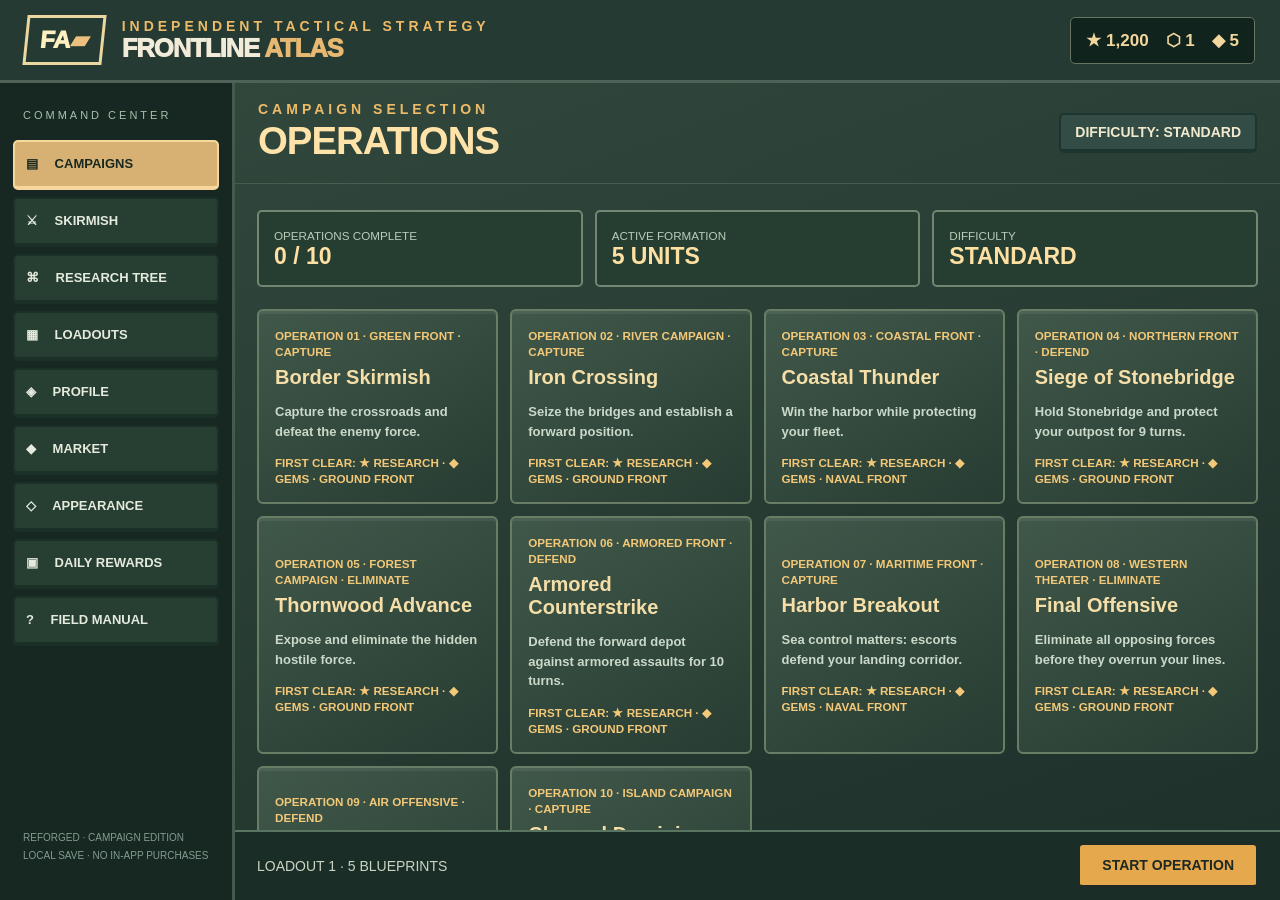
==== commit b74e5ceb: "Add earned cosmetic battalion skins and persistent unit veterancy bonuses" ====
--- a/frontline-atlas/index.html
+++ b/frontline-atlas/index.html
@@ -9,7 +9,7 @@
 <section id="battle"><canvas id="field"></canvas><div class="objectives overlay"><div class="objective-title" id="objectiveTitle">MISSION</div><div class="small" id="objectiveText"></div></div><div class="minimap"><canvas id="minimap"></canvas></div><div id="dock" class="dock overlay hidden"><div class="portrait" id="portrait"></div><div class="actions" id="actions"></div></div><div class="legend overlay">LEFT CLICK select / move / target · RIGHT DRAG pan · Q/E rotate · SCROLL zoom</div><div id="toast" class="toast hidden"></div><div id="result" class="result hidden"></div></section>
 <section id="menu" class="menu"><div class="lobby">
 <div class="lobby-top"><div class="lobby-mark">FA<span>▰</span></div><div><div class="eyebrow">INDEPENDENT TACTICAL STRATEGY</div><div class="lobby-brand">FRONTLINE <span>ATLAS</span></div></div><div class="spacer"></div><div class="lobby-wallet" id="wallet"></div></div>
-<div class="lobby-grid"><nav class="lobby-nav" aria-label="Game lobby"><div class="nav-caption">COMMAND CENTER</div><button id="navMissions" class="nav-button">▤　 CAMPAIGNS</button><button id="navSkirmish" class="nav-button">⚔　 SKIRMISH</button><button id="openTech" class="nav-button">⌘　 RESEARCH TREE</button><button id="navLoadout" class="nav-button">▦　 LOADOUTS</button><button id="navProfile" class="nav-button">◈　 PROFILE</button><button id="navMarket" class="nav-button">◆　 MARKET</button><button id="navDaily" class="nav-button">▣　 DAILY REWARDS</button><button id="openHelp" class="nav-button">?　 FIELD MANUAL</button><div class="nav-foot">REFORGED · CAMPAIGN EDITION<br>LOCAL SAVE · NO IN-APP PURCHASES</div></nav>
+<div class="lobby-grid"><nav class="lobby-nav" aria-label="Game lobby"><div class="nav-caption">COMMAND CENTER</div><button id="navMissions" class="nav-button">▤　 CAMPAIGNS</button><button id="navSkirmish" class="nav-button">⚔　 SKIRMISH</button><button id="openTech" class="nav-button">⌘　 RESEARCH TREE</button><button id="navLoadout" class="nav-button">▦　 LOADOUTS</button><button id="navProfile" class="nav-button">◈　 PROFILE</button><button id="navMarket" class="nav-button">◆　 MARKET</button><button id="navCosmetics" class="nav-button">◇　 APPEARANCE</button><button id="navDaily" class="nav-button">▣　 DAILY REWARDS</button><button id="openHelp" class="nav-button">?　 FIELD MANUAL</button><div class="nav-foot">REFORGED · CAMPAIGN EDITION<br>LOCAL SAVE · NO IN-APP PURCHASES</div></nav>
 <main class="lobby-main"><div class="lobby-heading"><div><div class="eyebrow" id="menuEyebrow">CAMPAIGN SELECTION</div><h1 id="menuTitle">OPERATIONS</h1></div><button id="difficulty" class="ghost">DIFFICULTY: STANDARD</button></div><div class="lobby-scroll" id="menuContent"></div><div class="lobby-bottom"><span id="loadoutLabel">ACTIVE SQUAD</span><div class="spacer"></div><button id="resume" class="primary">DEPLOY TO BATTLE</button></div></main></div></div></section>
 </div><script>
 'use strict';
@@ -41,6 +41,7 @@
 cruiser:{name:'Light Cruiser',cost:16,hp:19,move:3,range:4,min:1,dmg:7,ap:4,armor:4,ammo:5,vision:6,domain:'sea',color:'#6b8793',glyph:'▰',desc:'Fast heavy escort with excellent reconnaissance.'},
 battleship:{name:'Battleship',cost:20,hp:23,move:2,range:6,min:2,dmg:9,ap:5,armor:6,ammo:4,vision:5,domain:'sea',color:'#647e91',glyph:'▰',desc:'Long-range bombardment; limited shore effect.'}
 };
+const SKINS={classic:{name:'Classic Olive',tint:'#7f9c6d',cost:0,desc:'Standard military green.'},sand:{name:'Dune Expedition',tint:'#d4b57e',cost:8,desc:'Warm sand and ochre camouflage.'},tundra:{name:'Winter Brigade',tint:'#b6c9ba',cost:10,desc:'Ice-gray winter colors.'},night:{name:'Midnight Corps',tint:'#5b6880',cost:12,desc:'Dark slate tactical scheme.'},red:{name:'Crimson Legion',tint:'#b66f65',cost:15,desc:'Bold crimson ceremonial uniform.'}};
 const SECONDARY={apc:{name:'MACHINE GUN',range:2,dmg:3,ap:0},assault:{name:'HULL MG',range:2,dmg:2,ap:0},cruiser:{name:'SECONDARY BATTERY',range:3,dmg:4,ap:2},tank:{name:'COAX MG',range:2,dmg:3,ap:0},heavy:{name:'HULL MG',range:2,dmg:3,ap:0},aa:{name:'GROUND GUN',range:2,dmg:2,ap:0},fighter:{name:'STRAFING',range:2,dmg:3,ap:0},boat:{name:'DECK GUN',range:2,dmg:3,ap:0},destroyer:{name:'SECONDARY BATTERY',range:3,dmg:4,ap:2},battleship:{name:'SECONDARY BATTERY',range:4,dmg:5,ap:2}};
 const SCENARIOS=[
 {name:'Border Skirmish',region:'GREEN FRONT',description:'Capture the crossroads and defeat the enemy force.',goal:'capture',w:14,h:11,sea:false,seed:21,start:['rifle','rifle','mg','scout'],enemy:['rifle','rifle','mg','scout','at'],reward:9},
@@ -56,15 +57,15 @@
 ];
 const RESEARCH={rifle:null,mg:'rifle',at:'mg',scout:'rifle',tank:'scout',heavy:'tank',art:'at',supply:'rifle',boat:null,destroyer:'boat',battleship:'cruiser',aa:'apc',fighter:'scout',bomber:'fighter',seaplane:'boat',mortar:'mg',bazooka:'at',ranger:'rifle',transport:'supply',apc:'scout',assault:'tank',rocket:'art',submarine:'boat',cruiser:'destroyer'};
 const SAVE_KEY='frontline_atlas_reforged_v1',BATTLE_KEY='frontline_atlas_reforged_battle_v2';
-let save={stars:12,points:1200,nuggets:1,gems:5,unlocked:['rifle','mg','scout','supply','boat'],wins:[],scenario:0,difficulty:'standard',unitXP:{},loadouts:[['rifle','mg','scout','supply','boat']],activeLoadout:0,profile:{battles:0,wins:0,kills:0,unitsDeployed:0,tixSpent:0,tixEarned:0},claims:{},skin:'classic',bonusStart:0};
-try{let s=JSON.parse(localStorage.getItem(SAVE_KEY));if(s&&Array.isArray(s.unlocked))save={...save,...s,points:s.points??Math.max(0,(s.stars??12)*100),nuggets:s.nuggets??1,gems:s.gems??5,unitXP:s.unitXP||{},loadouts:s.loadouts?.length?s.loadouts:[['rifle','mg','scout','supply','boat']],activeLoadout:s.activeLoadout??0,profile:{battles:0,wins:0,kills:0,unitsDeployed:0,tixSpent:0,tixEarned:0,...s.profile},claims:s.claims||{},skin:s.skin||'classic',bonusStart:s.bonusStart||0}}catch{}
+let save={stars:12,points:1200,nuggets:1,gems:5,unlocked:['rifle','mg','scout','supply','boat'],wins:[],scenario:0,difficulty:'standard',unitXP:{},loadouts:[['rifle','mg','scout','supply','boat']],activeLoadout:0,profile:{battles:0,wins:0,kills:0,unitsDeployed:0,tixSpent:0,tixEarned:0},claims:{},skin:'classic',ownedSkins:['classic'],bonusStart:0};
+try{let s=JSON.parse(localStorage.getItem(SAVE_KEY));if(s&&Array.isArray(s.unlocked))save={...save,...s,points:s.points??Math.max(0,(s.stars??12)*100),nuggets:s.nuggets??1,gems:s.gems??5,unitXP:s.unitXP||{},loadouts:s.loadouts?.length?s.loadouts:[['rifle','mg','scout','supply','boat']],activeLoadout:s.activeLoadout??0,profile:{battles:0,wins:0,kills:0,unitsDeployed:0,tixSpent:0,tixEarned:0,...s.profile},claims:s.claims||{},skin:s.skin||'classic',ownedSkins:s.ownedSkins||['classic'],bonusStart:s.bonusStart||0}}catch{}
 const persist=()=>localStorage.setItem(SAVE_KEY,JSON.stringify(save));
 function writeBattle(){if(!game||game.over)return;try{localStorage.setItem(BATTLE_KEY,JSON.stringify({created:Date.now(),attempts:game.resumeAttempts??3,game,scenario:save.scenario,nextId}))}catch(e){}}
 function savedBattle(){try{let data=JSON.parse(localStorage.getItem(BATTLE_KEY));if(!data||Date.now()-data.created>7*86400000||!data.game||data.game.over||!data.attempts)return null;return data}catch{return null}}
 function clearBattle(){try{localStorage.removeItem(BATTLE_KEY)}catch(e){}}
 function resumeBattle(){let snapshot=savedBattle();if(!snapshot)return false;
  game=snapshot.game;save.scenario=snapshot.scenario;nextId=snapshot.nextId||Math.max(0,...game.units.map(u=>u.id))+1;
- game.resumeAttempts=Math.max(0,snapshot.attempts-1);selected=null;mode='select';deployType=null;ranges.clear();anims=[];effects=[];view={x:0,y:0,zoom:1,rot:0};
+ game.resumeAttempts=Math.max(0,snapshot.attempts-1);reveal(1);selected=null;mode='select';deployType=null;ranges.clear();anims=[];effects=[];view={x:0,y:0,zoom:1,rot:0};
  $('menu').classList.add('hidden');$('result').classList.add('hidden');resize();update();say('Resumed operation · '+game.resumeAttempts+' recalls left');writeBattle();dirty=true;return true;
 }
 
@@ -97,7 +98,7 @@
  for(const p of sites){if(map[p.y][p.x].type==='water')p.y=2;const t=map[p.y][p.x];t.type='town';t.site=p.kind;}
  return map;
 }
-function unit(type,team,x,y){const d=UNIT[type];return {id:nextId++,type,team,x,y,hp:d.hp,ammo:d.ammo,auxAmmo:3,auxUsed:false,moved:false,attacked:false,supplied:false,xp:0,battleXP:0,kills:0,suppressed:0,morale:UNIT[type].domain==='land'&&UNIT[type].armor<3?6:99,overwatch:false,entrenched:false,cargo:[],fuel:UNIT[type].armor>0||UNIT[type].domain==='air'?7:99};}
+function unit(type,team,x,y){const d=UNIT[type];return {id:nextId++,type,team,x,y,hp:d.hp,ammo:d.ammo,auxAmmo:3,auxUsed:false,moved:false,attacked:false,supplied:false,xp:team===1?Math.min(9,(currentLevel(type)-1)*2):0,battleXP:0,kills:0,suppressed:0,morale:UNIT[type].domain==='land'&&UNIT[type].armor<3?6:99,overwatch:false,entrenched:false,cargo:[],fuel:UNIT[type].armor>0||UNIT[type].domain==='air'?7:99};}
 function canEnter(u,t){return t&&(uDomain(u)==='air'||(uDomain(u)==='sea'?(t.type==='water'||t.type==='shore'):t.type!=='water'));}
 function uDomain(u){return UNIT[u.type].domain}
 function transportCap(u){return u.type==='transport'?3:u.type==='apc'?2:0}
@@ -110,10 +111,10 @@
 
 function positionsFor(t,team){let arr=[];for(let y=0;y<game.h;y++)for(let x=0;x<game.w;x++)if((team===1?x<=3:x>=game.w-4)&&canEnter({type:t},tile(x,y))&&!occupied(x,y))arr.push({x,y});return arr}
 function spawn(type,team,x,y){if(!inside(x,y)||occupied(x,y)||!canEnter({type},tile(x,y))){let pool=positionsFor(type,team);pool.sort((a,b)=>Math.abs(a.y-y)+Math.abs(a.x-x)-Math.abs(b.y-y)-Math.abs(b.x-x));if(!pool.length)return false;x=pool[0].x;y=pool[0].y}let created=unit(type,team,x,y);game.units.push(created);if(team===1&&game?.stats){save.profile.unitsDeployed++;if(game.fieldRecords){let r=game.fieldRecords[type]||(game.fieldRecords[type]={xp:0,kills:0,deployed:0});r.deployed++;r.xp+=4}}return true}
-function begin(index,skirmish=false){clearBattle();deployType=null;let s=SCENARIOS[index];game={...s,skirmish,map:makeMap(s),units:[],turn:1,tix:10+save.bonusStart,enemyTix:10,cap:7,enemyCap:8,log:[],smoke:[],over:false,stats:{kills:0,spent:0,earned:0},fieldRecords:{},resumeAttempts:3,resultShown:false};nextId=1;
+function begin(index,skirmish=false){clearBattle();deployType=null;let s=SCENARIOS[index];game={...s,skirmish,map:makeMap(s),units:[],turn:1,tix:10+save.bonusStart,enemyTix:10,cap:7,enemyCap:8,log:[],smoke:[],explored:{},over:false,stats:{kills:0,spent:0,earned:0},fieldRecords:{},resumeAttempts:3,resultShown:false};nextId=1;
  s.start.forEach((u,i)=>spawn(u,1,1+(i%3),1+Math.floor(i/3)*2+(uDomain({type:u})==='sea'?s.h-6:0)));
  s.enemy.forEach((u,i)=>spawn(u,2,s.w-2-(i%3),1+Math.floor(i/3)*2+(uDomain({type:u})==='sea'?s.h-6:0)));
- if(s.goal==='defend'){let site=game.map.flatMap((row,y)=>row.map((t,x)=>t.site?{t,x,y}:null).filter(Boolean)).sort((a,b)=>a.x-b.x)[0];if(site){site.t.owner=1;game.defensePoint={x:site.x,y:site.y}}}
+ reveal(1);if(s.goal==='defend'){let site=game.map.flatMap((row,y)=>row.map((t,x)=>t.site?{t,x,y}:null).filter(Boolean)).sort((a,b)=>a.x-b.x)[0];if(site){site.t.owner=1;game.defensePoint={x:site.x,y:site.y}}}
 
  selected=null;mode='select';ranges.clear();view={x:0,y:0,zoom:1};$('menu').classList.add('hidden');$('result').classList.add('hidden');resize();update();say(s.name+' — secure the objectives');dirty=true;
 }
@@ -128,6 +129,9 @@
  while(previous.has(current)){current=previous.get(current);let [x,y]=current.split(',').map(Number);path.unshift({x,y})}return path;
 }
 function obscured(x,y){return game.smoke.some(s=>s.expires>game.turn&&dist(s,{x,y})<=1)}
+function reveal(team=1){if(!game)return;game.explored=game.explored||{};let seen=game.explored[team]||(game.explored[team]={});
+ for(let u of game.units)if(u.team===team&&u.hp>0)for(let y=Math.max(0,u.y-UNIT[u.type].vision);y<=Math.min(game.h-1,u.y+UNIT[u.type].vision);y++)
+ for(let x=Math.max(0,u.x-UNIT[u.type].vision);x<=Math.min(game.w-1,u.x+UNIT[u.type].vision);x++)if(canSee(team,x,y))seen[key(x,y)]=1;}
 function canSee(team,x,y){let t=tile(x,y);return game.units.some(u=>u.team===team&&u.hp>0&&dist(u,{x,y})<=UNIT[u.type].vision&&(!t||!['forest','town'].includes(t.type)||dist(u,{x,y})<=1)&&(!obscured(x,y)||dist(u,{x,y})<=1))}
 function fireSmoke(u,x,y){if(!u||u.team!==1||!['mortar','art','rocket'].includes(u.type)||u.attacked||u.ammo<=0||!inRange(u,x,y))return false;
  u.attacked=true;u.ammo--;game.smoke.push({x,y,expires:game.turn+3});mode='select';effects.push({x,y,fromX:u.x,fromY:u.y,team:1,damage:0,start:Date.now()});say('Smoke screen deployed for 2 turns');update();dirty=true;return true}
@@ -160,7 +164,7 @@
  if(candidates.length){let [x,y]=candidates[0];anims.push({id:v.id,path:[{x:v.x,y:v.y},{x,y}],start:Date.now(),duration:320});v.x=x;v.y=y;v.morale=2;v.moved=true;v.attacked=true}else v.hp=0}}
  u.xp++;u.battleXP+=Math.max(2,n*3);if(u.team===1&&game.fieldRecords){let r=game.fieldRecords[u.type]||(game.fieldRecords[u.type]={xp:0,kills:0,deployed:0});r.xp+=Math.max(2,n*3)}if(n>=3&&UNIT[v.type].armor<3&&['rifle','mg','scout'].includes(u.type))v.suppressed=1;game.log.unshift(UNIT[u.type].name+' hit '+UNIT[v.type].name+' for '+n);
  if(v.hp<=0){game.units=game.units.filter(z=>z.id!==v.id);if(selected?.id===v.id)selected=null;u.xp+=2;u.kills++;u.battleXP+=22;if(u.team===1){if(game.fieldRecords){let r=game.fieldRecords[u.type];r.kills++;r.xp+=22}game.stats.kills++;game.tix=Math.min(40,game.tix+2);game.stats.earned+=2}}effects.push({x:v.x,y:v.y,fromX:u.x,fromY:u.y,team:u.team,damage:n,start:Date.now()});if(u.team===1)say('Hit for '+n+(v.hp<=0?' — target destroyed':''));checkWin();dirty=true;return true}
-function moveUnit(u,x,y){if(u.moved||u.suppressed||u.fuel<=0||!reachable(u).has(key(x,y)))return false;let path=routeTo(u,x,y)||[{x:u.x,y:u.y},{x,y}];anims.push({id:u.id,path,start:Date.now(),duration:180+path.length*100});u.x=x;u.y=y;u.moved=true;u.entrenched=false;if(u.fuel!==99)u.fuel--;let guards=game.units.filter(v=>v.team!==u.team&&v.overwatch&&v.ammo>0&&inRange(v,x,y)&&canSee(v.team,x,y));if(guards.length){let guard=guards[0];guard.overwatch=false;guard.attacked=false;strike(guard,u);guard.attacked=true;if(u.hp>0)u.suppressed=1;}if(u.hp>0)capture(u);dirty=true;return true}
+function moveUnit(u,x,y){if(u.moved||u.suppressed||u.fuel<=0||!reachable(u).has(key(x,y)))return false;let path=routeTo(u,x,y)||[{x:u.x,y:u.y},{x,y}];anims.push({id:u.id,path,start:Date.now(),duration:180+path.length*100});u.x=x;u.y=y;u.moved=true;u.entrenched=false;if(u.fuel!==99)u.fuel--;let guards=game.units.filter(v=>v.team!==u.team&&v.overwatch&&v.ammo>0&&inRange(v,x,y)&&canSee(v.team,x,y));if(guards.length){let guard=guards[0];guard.overwatch=false;guard.attacked=false;strike(guard,u);guard.attacked=true;if(u.hp>0)u.suppressed=1;}if(u.hp>0)capture(u);if(u.team===1)reveal(1);dirty=true;return true}
 function contesting(u){return game.units.some(v=>v.team!==u.team&&v.hp>0&&uDomain(v)==='land'&&v.type!=='supply'&&dist(u,v)<=1)}
 function capture(u){const t=tile(u.x,u.y);if(!t?.site||uDomain(u)!=='land'||u.type==='supply')return;
  if(contesting(u)){if(u.team===1)say('Objective contested — clear nearby hostiles');return}
@@ -215,13 +219,13 @@
 function deployAt(type,x,y){
  if(!game||game.over||!save.unlocked.includes(type)||!activeTypes().includes(type)||!deploymentTiles(type).some(p=>p.x===x&&p.y===y))return false;
  let d=UNIT[type];if(game.tix<d.cost||game.units.filter(u=>u.team===1).length>=game.cap)return false;
- if(!spawn(type,1,x,y))return false;game.tix-=d.cost;game.stats.spent+=d.cost;deployType=null;mode='select';say(d.name+' deployed');update();dirty=true;return true;
+ if(!spawn(type,1,x,y))return false;reveal(1);game.tix-=d.cost;game.stats.spent+=d.cost;deployType=null;mode='select';say(d.name+' deployed');update();dirty=true;return true;
 }
 function recruit(type,team=1){if(!game||game.over)return false;let n=game.units.filter(u=>u.team===team).length,d=UNIT[type],cash=team===1?'tix':'enemyTix',cap=team===1?'cap':'enemyCap';
  if(n>=game[cap]||game[cash]<d.cost)return false;
  let pool=deploymentTiles(type,team).filter(p=>team===1?p.x<=2:p.x>=game.w-3);if(!pool.length)return false;
- pool.sort((a,b)=>a.y-b.y);let p=pool[Math.floor(rnd(game.turn*9+n*17)*(pool.length))];if(!spawn(type,team,p.x,p.y))return false;game[cash]-=d.cost;if(team===1)game.stats.spent+=d.cost;if(team===1)say(d.name+' deployed');update();dirty=true;return true}
-function endTurn(){if(!game||game.over||turnRunning)return;turnRunning=true;selected=null;mode='select';update();setTimeout(()=>{resolveObjectives(1);for(let u of game.units){if(u.team===1)u.suppressed=u.morale!==99&&u.morale<=2?1:0;else u.overwatch=false}enemyTurn();resolveObjectives(2);if(!game.over){game.turn++;game.smoke=game.smoke.filter(s=>s.expires>game.turn);for(let u of game.units){u.moved=false;u.attacked=false;u.auxUsed=false;u.supplied=false;if(u.team===1)u.overwatch=false;else u.suppressed=u.morale!==99&&u.morale<=2?1:0;if(u.morale!==99&&u.morale>0)u.morale=Math.min(6,u.morale+1)}let ownSites=game.map.flat().filter(t=>t.site&&t.owner===1).length,enemySites=game.map.flat().filter(t=>t.site&&t.owner===2).length;game.tix=Math.min(35,game.tix+2+ownSites);game.stats.earned+=2+ownSites;game.enemyTix=Math.min(35,game.enemyTix+2+enemySites);say('Turn '+game.turn+' — +'+(2+ownSites)+' tix');checkWin();writeBattle()}turnRunning=false;update();dirty=true},180)}
+ pool.sort((a,b)=>a.y-b.y);let p=pool[Math.floor(rnd(game.turn*9+n*17)*(pool.length))];if(!spawn(type,team,p.x,p.y))return false;if(team===1)reveal(1);game[cash]-=d.cost;if(team===1)game.stats.spent+=d.cost;if(team===1)say(d.name+' deployed');update();dirty=true;return true}
+function endTurn(){if(!game||game.over||turnRunning)return;turnRunning=true;selected=null;mode='select';update();setTimeout(()=>{resolveObjectives(1);for(let u of game.units){if(u.team===1)u.suppressed=u.morale!==99&&u.morale<=2?1:0;else u.overwatch=false}enemyTurn();resolveObjectives(2);if(!game.over){game.turn++;game.smoke=game.smoke.filter(s=>s.expires>game.turn);reveal(1);for(let u of game.units){u.moved=false;u.attacked=false;u.auxUsed=false;u.supplied=false;if(u.team===1)u.overwatch=false;else u.suppressed=u.morale!==99&&u.morale<=2?1:0;if(u.morale!==99&&u.morale>0)u.morale=Math.min(6,u.morale+1)}let ownSites=game.map.flat().filter(t=>t.site&&t.owner===1).length,enemySites=game.map.flat().filter(t=>t.site&&t.owner===2).length;game.tix=Math.min(35,game.tix+2+ownSites);game.stats.earned+=2+ownSites;game.enemyTix=Math.min(35,game.enemyTix+2+enemySites);say('Turn '+game.turn+' — +'+(2+ownSites)+' tix');checkWin();writeBattle()}turnRunning=false;update();dirty=true},180)}
 function enemyTurn(){let enemies=game.units.filter(u=>u.team===2);for(let u of enemies){if(!game.units.includes(u)||game.over)continue;
  if(u.type==='supply'){heal(u);let friends=game.units.filter(v=>v.team===2&&v.id!==u.id&&(v.hp<UNIT[v.type].hp||v.ammo<UNIT[v.type].ammo));friends.sort((a,b)=>dist(u,a)-dist(u,b));if(friends.length&&!u.moved){let opts=[...reachable(u)].map(([k])=>k.split(',').map(Number));opts.sort((a,b)=>dist({x:a[0],y:a[1]},friends[0])-dist({x:b[0],y:b[1]},friends[0]));if(opts.length)moveUnit(u,opts[0][0],opts[0][1]);heal(u)}continue}let targets=getTargets(u).filter(v=>v.team===1);if(targets.length&&u.ammo){targets.sort((a,b)=>(damage(u,b)/b.hp)-(damage(u,a)/a.hp));strike(u,targets[0])}
  if(!game.units.includes(u)||game.over)continue;
@@ -237,12 +241,12 @@
  let matches=budget.filter(t=>preferred.includes(t)),pool=matches.length?matches:budget,choice=pool[Math.floor(rnd(game.turn*13.5)*pool.length)];if(choice)recruit(choice,2)}checkWin();}
 function showMenu(){if(game&&!game.over)writeBattle();turnRunning=false;$('result').classList.add('hidden');$('menu').classList.remove('hidden');renderMenu('missions');dirty=true}
 function renderMenu(tab='missions'){
- let content=$('menuContent'), tabs={missions:['CAMPAIGN SELECTION','OPERATIONS'],skirmish:['SOLO CUSTOM BATTLES','SKIRMISH'],tech:['UNIT DEVELOPMENT','RESEARCH TREE'],loadout:['PREPARE YOUR FORCE','LOADOUTS'],profile:['COMMANDER RECORD','PROFILE'],market:['RESOURCE EXCHANGE','MARKET'],daily:['ATTENDANCE BONUS','DAILY REWARDS'],help:['FIELD REFERENCE','FIELD MANUAL']};
+ let content=$('menuContent'), tabs={missions:['CAMPAIGN SELECTION','OPERATIONS'],skirmish:['SOLO CUSTOM BATTLES','SKIRMISH'],tech:['UNIT DEVELOPMENT','RESEARCH TREE'],loadout:['PREPARE YOUR FORCE','LOADOUTS'],profile:['COMMANDER RECORD','PROFILE'],market:['RESOURCE EXCHANGE','MARKET'],cosmetics:['REGIMENT CUSTOMIZATION','APPEARANCE'],daily:['ATTENDANCE BONUS','DAILY REWARDS'],help:['FIELD REFERENCE','FIELD MANUAL']};
  let pair=tabs[tab]||tabs.missions;$('menuEyebrow').textContent=pair[0];$('menuTitle').textContent=pair[1];$('wallet').textContent=wallet();
  $('loadoutLabel').textContent='LOADOUT '+(save.activeLoadout+1)+' · '+activeTypes().length+' BLUEPRINTS';
  $('difficulty').textContent='DIFFICULTY: '+(save.difficulty||'standard').toUpperCase();
  $('resume').textContent=game&&!game.over?'RETURN TO BATTLE':savedBattle()?'RESUME SOLO BATTLE ('+savedBattle().attempts+'/3)':'START OPERATION';
- for(let [name,id] of Object.entries({missions:'navMissions',skirmish:'navSkirmish',tech:'openTech',loadout:'navLoadout',profile:'navProfile',market:'navMarket',daily:'navDaily',help:'openHelp'}))$(id).classList.toggle('active',tab===name);
+ for(let [name,id] of Object.entries({missions:'navMissions',skirmish:'navSkirmish',tech:'openTech',loadout:'navLoadout',profile:'navProfile',market:'navMarket',cosmetics:'navCosmetics',daily:'navDaily',help:'openHelp'}))$(id).classList.toggle('active',tab===name);
  if(tab==='help'){content.innerHTML='<div class="help"><h3>FIELD COMMAND</h3><p>Each turn, your units can move and fire. Select a troop, inspect its movement tiles, then choose targets. Capturing buildings increases ticket income and maximum force size; hostile squads near a capture point contest ownership.</p><p>Infantry may dig in to gain cover, coordinate flanking to bypass enemy defenses, and use smoke to cut lines of sight. Armor requires supplies, artillery needs observers, air attacks need anti-air counters, and warships are most dangerous at sea.</p><p>Unit XP is earned by surviving, attacking, supporting and knocking out enemies. After each operation, research points are awarded, with gems and nuggets available on qualifying first clears. Research new branches, then equip up to eight blueprints in a loadout.</p><p>LEFT CLICK to select/move/fire · RIGHT-DRAG to pan · Q/E to rotate · SCROLL to zoom · ENTER to end turn.</p></div>';return}
  if(tab==='tech'){content.innerHTML='<p class="small">Unlock unit branches with ★ research points and combat XP. Some advanced evolutions also require nuggets or gems. Experience is permanent across missions.</p><div class="tech-row" id="techrow"></div>';let grid=$('techrow');
  let branches={INFANTRY:['rifle','ranger','mg','mortar','at','bazooka'],ARMOR:['scout','apc','tank','heavy','assault'],FIRE_SUPPORT:['supply','transport','art','rocket'],NAVY:['boat','submarine','destroyer','cruiser','battleship'],AIR_WING:['aa','seaplane','fighter','bomber']};
@@ -271,12 +275,15 @@
  if(tab==='market'){content.innerHTML='<div class="economy-grid"><div class="economy-tile"><small>RESEARCH POINTS</small><b>★ '+save.points+'</b></div><div class="economy-tile"><small>GOLD NUGGETS</small><b>⬡ '+save.nuggets+'</b></div><div class="economy-tile"><small>GEMS</small><b>◆ '+save.gems+'</b></div></div><h3 class="section-title">RESOURCE EXCHANGE</h3><div id="marketRows"></div><p class="small">All currencies are earned in-game. There are no purchases or payments.</p>';
  let rows=[['EXCHANGE NUGGET','Spend 1 nugget for 120 research points.',()=>save.nuggets>=1,()=>changeWallet(120,-1,0)],['RESEARCH PACKAGE','Spend 3 gems for 240 research points.',()=>save.gems>=3,()=>changeWallet(240,0,-3)],['FIELD COMMISSION','Spend 300 research points for +2 starting battle tickets.',()=>save.points>=300&&save.bonusStart<10,()=>{save.points-=300;save.bonusStart+=2;persist()}],['EQUIPMENT VOUCHER','Spend 300 research points to receive 1 nugget.',()=>save.points>=300,()=>changeWallet(-300,1,0)]];
  for(let [name,desc,can,buy] of rows){let card=document.createElement('div');card.className='market-row';card.innerHTML='<div><b>'+name+'</b><p>'+desc+'</p></div>';let btn=document.createElement('button');btn.textContent='EXCHANGE';btn.disabled=!can();btn.onclick=()=>{buy();renderMenu('market')};card.appendChild(btn);$('marketRows').appendChild(card)}return}
+ if(tab==='cosmetics'){content.innerHTML='<p class="small">Choose a unique color identity for your battalion. Paint schemes are cosmetic only and can be earned using in-game gems.</p><div class="cards" id="skinCards"></div>';
+ for(let [id,skin] of Object.entries(SKINS)){let owned=save.ownedSkins.includes(id),selected=save.skin===id,card=document.createElement('div');card.className='mission';card.style.cursor='default';card.innerHTML='<div style="height:55px;border:2px solid #e1dfc1;background:linear-gradient(120deg,'+skin.tint+',#1a3028);margin-bottom:12px"></div><h3>'+skin.name+'</h3><p>'+skin.desc+'</p><small>'+(owned?'OWNED':'◆ '+skin.cost+' GEMS')+'</small>';
+ let btn=document.createElement('button');btn.textContent=selected?'EQUIPPED':owned?'EQUIP':'UNLOCK ◆'+skin.cost;btn.disabled=selected||(!owned&&save.gems<skin.cost);btn.onclick=()=>{if(!owned){save.gems-=skin.cost;save.ownedSkins.push(id)}save.skin=id;persist();renderMenu('cosmetics')};card.appendChild(btn);$('skinCards').appendChild(card)}return}
  if(tab==='daily'){let date=new Date().toLocaleDateString('en-CA'),claimed=save.claims[date],streak=Object.keys(save.claims).length,points=100+Math.min(200,streak*25),gems=streak%3===2?3:0,nuggets=streak%5===4?1:0;
  content.innerHTML='<h3 class="section-title">DAILY ATTENDANCE</h3><p class="small">Check in each calendar day for free resources. These rewards refresh on your device’s calendar date.</p><div class="economy-grid"><div class="economy-tile"><small>TODAY</small><b>★ '+points+'</b></div><div class="economy-tile"><small>BONUS GEMS</small><b>◆ '+gems+'</b></div><div class="economy-tile"><small>BONUS NUGGETS</small><b>⬡ '+nuggets+'</b></div></div><div class="menu-row"><button id="claimDaily" class="primary">'+(claimed?'ALREADY CLAIMED':'CLAIM DAILY BONUS')+'</button></div>';$('claimDaily').disabled=!!claimed;$('claimDaily').onclick=()=>{if(save.claims[date])return;save.claims[date]=true;changeWallet(points,nuggets,gems);renderMenu('daily')};return}
  content.innerHTML='<div class="economy-grid"><div class="economy-tile"><small>OPERATIONS COMPLETE</small><b>'+save.wins.length+' / '+SCENARIOS.length+'</b></div><div class="economy-tile"><small>ACTIVE FORMATION</small><b>'+activeTypes().length+' UNITS</b></div><div class="economy-tile"><small>DIFFICULTY</small><b>'+(save.difficulty||'standard').toUpperCase()+'</b></div></div><div class="cards" id="missions"></div>';
  let list=$('missions');SCENARIOS.forEach((s,i)=>{let card=document.createElement('button');card.className='mission';card.innerHTML='<small>OPERATION '+String(i+1).padStart(2,'0')+' · '+s.region+' · '+s.goal.toUpperCase()+'</small><h3>'+s.name+(save.wins.includes(i)?' ✓':'')+'</h3><p>'+s.description+'</p><small>FIRST CLEAR: ★ RESEARCH · ◆ GEMS · '+(s.sea?'NAVAL FRONT':'GROUND FRONT')+'</small>';card.onclick=()=>{save.scenario=i;persist();begin(i)};list.appendChild(card)})
 }
-$('home').onclick=showMenu;$('resume').onclick=()=>{if(game&&!game.over){$('menu').classList.add('hidden');resize()}else if(!resumeBattle())begin(save.scenario)};$('navMissions').onclick=()=>renderMenu('missions');$('navSkirmish').onclick=()=>renderMenu('skirmish');$('navLoadout').onclick=()=>renderMenu('loadout');$('navProfile').onclick=()=>renderMenu('profile');$('navMarket').onclick=()=>renderMenu('market');$('navDaily').onclick=()=>renderMenu('daily');$('openTech').onclick=()=>renderMenu('tech');$('openHelp').onclick=()=>renderMenu('help');$('difficulty').onclick=()=>{let modes=['standard','veteran','expert'];save.difficulty=modes[(modes.indexOf(save.difficulty||'standard')+1)%3];persist();renderMenu('missions')};$('end').onclick=endTurn;
+$('home').onclick=showMenu;$('resume').onclick=()=>{if(game&&!game.over){$('menu').classList.add('hidden');resize()}else if(!resumeBattle())begin(save.scenario)};$('navMissions').onclick=()=>renderMenu('missions');$('navSkirmish').onclick=()=>renderMenu('skirmish');$('navLoadout').onclick=()=>renderMenu('loadout');$('navProfile').onclick=()=>renderMenu('profile');$('navMarket').onclick=()=>renderMenu('market');$('navDaily').onclick=()=>renderMenu('daily');$('navCosmetics').onclick=()=>renderMenu('cosmetics');$('openTech').onclick=()=>renderMenu('tech');$('openHelp').onclick=()=>renderMenu('help');$('difficulty').onclick=()=>{let modes=['standard','veteran','expert'];save.difficulty=modes[(modes.indexOf(save.difficulty||'standard')+1)%3];persist();renderMenu('missions')};$('end').onclick=endTurn;
 const recruitBox=document.createElement('div');recruitBox.className='overlay';recruitBox.style='top:15px;left:50%;transform:translateX(-50%);display:flex;gap:5px;flex-wrap:wrap;max-width:45%;justify-content:center';$('battle').appendChild(recruitBox);
 function updateRecruit(){if(!game)return;recruitBox.innerHTML='';let title=document.createElement('button');title.textContent='＋ REINFORCEMENTS';title.className='ghost';recruitBox.appendChild(title);let menu=document.createElement('div');menu.style='display:none;width:100%;padding:9px;background:#1a342be8;border:2px solid #799273;border-radius:5px;display:flex;gap:5px;flex-wrap:wrap';for(let type of activeTypes()){if(!game.sea&&UNIT[type].domain==='sea')continue;let b=document.createElement('button');b.textContent=UNIT[type].name+' ¤'+UNIT[type].cost;b.disabled=game.tix<UNIT[type].cost||game.units.filter(u=>u.team===1).length>=game.cap;b.onclick=()=>{deployType=type;select(null);mode='deploy';say('Choose a highlighted deployment tile');dirty=true};menu.appendChild(b)}recruitBox.appendChild(menu);let open=false;menu.style.display='none';title.onclick=()=>{open=!open;menu.style.display=open?'flex':'none';updateRecruitButtons(menu)};}
 function updateRecruitButtons(menu){for(let b of menu.querySelectorAll('button')){let t=Object.keys(UNIT).find(k=>b.textContent.startsWith(UNIT[k].name+' ¤'));if(t)b.disabled=game.tix<UNIT[t].cost||game.units.filter(u=>u.team===1).length>=game.cap;}}
@@ -296,6 +303,7 @@
 }
 function prism(x,y,z,sx,sy,sz,color){let p=project(x,y,z),px=project(x+sx,y,z),py=project(x,y+sy,z),p2=project(x+sx,y+sy,z),top=project(x,y,z+sz),tx=project(x+sx,y,z+sz),ty=project(x,y+sy,z+sz),t2=project(x+sx,y+sy,z+sz);
  poly([p,px,tx,top],shade(color,.72));poly([p,py,ty,top],shade(color,.62));poly([top,tx,t2,ty],color)}
+function blend(a,b,t){let aa=parseInt(a.slice(1),16),bb=parseInt(b.slice(1),16),r=(v,w)=>Math.round(v*(1-t)+w*t),R=r(aa>>16,bb>>16),G=r((aa>>8)&255,(bb>>8)&255),B=r(aa&255,bb&255);return '#'+[R,G,B].map(v=>Math.max(0,Math.min(255,v)).toString(16).padStart(2,'0')).join('')}
 function shade(hex,n){let c=parseInt(hex.slice(1),16),r=Math.min(255,Math.floor((c>>16)*n)),g=Math.min(255,Math.floor(((c>>8)&255)*n)),b=Math.min(255,Math.floor((c&255)*n));return '#'+[r,g,b].map(v=>v.toString(16).padStart(2,'0')).join('')}
 function decor(x,y,t){let r=t.decor,p=project(x+.5,y+.5);let z=p.scale;if(t.type==='forest'){for(let i=0;i<3;i++){let dx=(i===1?.22:i===2?-.23:0),dy=i===2?.17:-.12;prism(x+.46+dx,y+.46+dy,0,.10,.10,.52,'#70583b');let q=project(x+.51+dx,y+.51+dy,.5),s=13*z;poly([{x:q.x,y:q.y-s},{x:q.x-s,y:q.y+6*z},{x:q.x+s,y:q.y+6*z}],'#416c45');}}
  if(t.type==='town'){prism(x+.24,y+.19,0,.57,.55,.65,'#c9c3aa');let q=project(x+.24,y+.19,.75),a=project(x+.81,y+.19,.75),b=project(x+.81,y+.74,.75),c=project(x+.24,y+.74,.75);poly([q,a,b,c],'#785f57');
@@ -311,12 +319,12 @@
  if(t.type==='water'&&r>.6){ctx.strokeStyle='#a2c7bd';ctx.lineWidth=z;ctx.beginPath();ctx.moveTo(p.x-9*z,p.y);ctx.lineTo(p.x+4*z,p.y-2*z);ctx.stroke()}}
 function drawUnit(u){let track=anims.find(a=>a.id===u.id),elapsed=track?Math.min(1,(Date.now()-track.start)/track.duration):1;
  let segment=track?Math.min(track.path.length-2,Math.floor(elapsed*(track.path.length-1))):0,part=track?elapsed*(track.path.length-1)-segment:1;
- let eased=part*part*(3-2*part),drawX=track?track.path[segment].x+(track.path[segment+1].x-track.path[segment].x)*eased:u.x,drawY=track?track.path[segment].y+(track.path[segment+1].y-track.path[segment].y)*eased:u.y;let p=project(drawX+.5,drawY+.5),s=p.scale,d=UNIT[u.type],c=u.team===1?d.color:'#bb6a58',isSea=d.domain==='sea';ctx.save();
+ let eased=part*part*(3-2*part),drawX=track?track.path[segment].x+(track.path[segment+1].x-track.path[segment].x)*eased:u.x,drawY=track?track.path[segment].y+(track.path[segment+1].y-track.path[segment].y)*eased:u.y;let p=project(drawX+.5,drawY+.5),s=p.scale,d=UNIT[u.type],c=u.team===1?blend(d.color,SKINS[save.skin]?.tint||SKINS.classic.tint,.48):'#bb6a58',isSea=d.domain==='sea';ctx.save();
  ctx.fillStyle='#10271c77';ctx.beginPath();ctx.ellipse(p.x,p.y+3*s,16*s,6*s,0,0,Math.PI*2);ctx.fill();
 
  if(['rifle','mg','at','mortar','bazooka','ranger'].includes(u.type)){
   let count=u.type==='rifle'||u.type==='ranger'?3:2;
-  for(let n=0;n<count;n++){let bx=drawX+.25+n*.22,by=drawY+.27+(n%2)*.24,uniform=u.team===1?'#7d9a6c':'#a55f4d',skin=u.team===1?'#e6c67c':'#eab193';
+  for(let n=0;n<count;n++){let bx=drawX+.25+n*.22,by=drawY+.27+(n%2)*.24,uniform=u.team===1?(SKINS[save.skin]?.tint||'#7d9a6c'):'#a55f4d',skin=u.team===1?'#e6c67c':'#eab193';
    prism(bx-.035,by-.01,.03,.12,.11,.21,'#4b5749');
    prism(bx+.04,by-.01,.03,.12,.11,.21,'#47584c');
    prism(bx-.02,by,.25,.21,.17,.28,uniform);
@@ -361,11 +369,15 @@
    if(u.type==='heavy'){let r=project(drawX+.49,drawY+.47,.77);ctx.beginPath();ctx.moveTo(r.x,r.y+4*s);ctx.lineTo(r.x+22*s,r.y-8*s);ctx.stroke()}
   }
  }
- if(u.morale!==99&&u.morale<=2){ctx.fillStyle='#ffd49b';ctx.font='bold '+(10*s)+'px Arial';ctx.fillText('LOW',p.x+4*s,p.y-50*s)}if(u.entrenched){let r=project(drawX+.5,drawY+.5,.08);ctx.strokeStyle='#dbb977';ctx.lineWidth=3*s;ctx.beginPath();ctx.ellipse(r.x,r.y,18*s,7*s,0,0,Math.PI*2);ctx.stroke()}if(u.overwatch){ctx.fillStyle='#ffdc94';ctx.font='bold '+(13*s)+'px Arial';ctx.fillText('◆',p.x-4*s,p.y-40*s)}if(u.suppressed){ctx.fillStyle='#ffad70';ctx.font='bold '+(10*s)+'px Arial';ctx.fillText('PIN',p.x-9*s,p.y-42*s)}if(u.id===selected?.id){ctx.strokeStyle='#fce294';ctx.lineWidth=3*s;ctx.beginPath();ctx.ellipse(p.x,p.y,21*s,10*s,0,0,Math.PI*2);ctx.stroke()}
+ if(u.morale!==99&&u.morale<=2){ctx.fillStyle='#ffd49b';ctx.font='bold '+(10*s)+'px Arial';ctx.fillText('LOW',p.x+4*s,p.y-50*s)}if(u.entrenched){let r=project(drawX+.5,drawY+.5,.08);ctx.strokeStyle='#dbb977';ctx.lineWidth=3*s;ctx.beginPath();ctx.ellipse(r.x,r.y,18*s,7*s,0,0,Math.PI*2);ctx.stroke()}if(u.overwatch){ctx.fillStyle='#ffdc94';ctx.font='bold '+(13*s)+'px Arial';ctx.fillText('◆',p.x-4*s,p.y-40*s)}if(u.suppressed){ctx.fillStyle='#ffad70';ctx.font='bold '+(10*s)+'px Arial';ctx.fillText('PIN',p.x-9*s,p.y-42*s)}if(u.team===1&&u.xp>=4){ctx.fillStyle='#f7df98';ctx.font='bold '+(11*s)+'px Arial';ctx.fillText('★'.repeat(Math.min(3,Math.floor(u.xp/3))),p.x-10*s,p.y-46*s)}if(u.id===selected?.id){ctx.strokeStyle='#fce294';ctx.lineWidth=3*s;ctx.beginPath();ctx.ellipse(p.x,p.y,21*s,10*s,0,0,Math.PI*2);ctx.stroke()}
  ctx.fillStyle='#182f28';ctx.fillRect(p.x-16*s,p.y-33*s,32*s,5*s);ctx.fillStyle=u.team===1?'#89dbc1':'#ef9b82';ctx.fillRect(p.x-16*s,p.y-33*s,32*s*Math.max(0,u.hp/d.hp),5*s);if(u.ammo===0){ctx.fillStyle='#ffe597';ctx.font=12*s+'px Arial';ctx.fillText('!',p.x-3*s,p.y-40*s)}ctx.restore()}
 function render(){if(!dirty||!game||$('menu').classList.contains('hidden')===false)return;dirty=false;let dpr=Math.min(devicePixelRatio||1,2),w=canvas.width/dpr,h=canvas.height/dpr;ctx.setTransform(dpr,0,0,dpr,0,0);let bg=ctx.createLinearGradient(0,0,0,h);bg.addColorStop(0,'#a7c1b3');bg.addColorStop(1,'#638c7d');ctx.fillStyle=bg;ctx.fillRect(0,0,w,h);
  for(let y=0;y<game.h;y++)for(let x=0;x<game.w;x++){let t=tile(x,y);terrainSlab(x,y,t);if(t.site){let p=project(x+.5,y+.5);ctx.fillStyle=t.owner===1?'#6ee4bf':t.owner===2?'#ff9980':'#ffd783';ctx.beginPath();ctx.arc(p.x,p.y,5*p.scale,0,7);ctx.fill()}}
  for(let y=0;y<game.h;y++)for(let x=0;x<game.w;x++){let t=tile(x,y);if(t.type==='forest'||t.type==='town'||t.type==='hill'||t.type==='trench'||t.type==='bridge'||t.type==='shore'||t.decor>.6)decor(x,y,t)}
+ for(let y=0;y<game.h;y++)for(let x=0;x<game.w;x++){
+ let visible=canSee(1,x,y),explored=!!game.explored?.[1]?.[key(x,y)];
+ if(!visible)diamond(x,y,explored?'#0f211a99':'#0c1b16e8',null);
+ }
  for(let cloud of game.smoke){let q=project(cloud.x+.5,cloud.y+.5,.45),s=q.scale;ctx.save();ctx.globalAlpha=.63;for(let i=0;i<5;i++){let a=i*2.399+game.turn*.2,dx=Math.cos(a)*(i%3+1)*6*s,dy=Math.sin(a)*7*s;ctx.beginPath();ctx.fillStyle=i%2?'#d0d1c3':'#a6b7b5';ctx.arc(q.x+dx,q.y+dy,(12+i%3*4)*s,0,Math.PI*2);ctx.fill()}ctx.restore()}
  if(mode==='deploy'&&deployType){for(let p of deploymentTiles(deployType))diamond(p.x,p.y,'#83d0a955','#91e4c3')}if(mode==='unload'&&selected){for(let [x,y] of neighbors(selected.x,selected.y))if(!occupied(x,y)&&selected.cargo?.length&&canEnter(selected.cargo[0],tile(x,y)))diamond(x,y,'#d3d58e66','#f5e2a6')}if(mode==='smoke'&&selected){for(let y=0;y<game.h;y++)for(let x=0;x<game.w;x++)if(inRange(selected,x,y))diamond(x,y,'#aebdba55','#c3cfc4')}if(selected?.team===1){let r=mode==='move'||mode==='select'?ranges:new Map();for(let k of r.keys()){let [x,y]=k.split(',').map(Number);diamond(x,y,'#4abda466','#60e9cc')}if(mode==='attack'||mode==='select'||mode==='aux'){let u=selected,p=UNIT[u.type];for(let y=0;y<game.h;y++)for(let x=0;x<game.w;x++)if(mode==='aux'?(SECONDARY[u.type]&&dist(u,{x,y})<=SECONDARY[u.type].range&&dist(u,{x,y})>0):inRange(u,x,y)){let a=occupied(x,y);if(a&&a.team===2&&canSee(1,x,y))diamond(x,y,'#ef7f6c88','#ffb38c')}}}
  game.units.slice().sort((a,b)=>(a.x+a.y)-(b.x+b.y)).forEach(u=>{if(u.team===1||canSee(1,u.x,u.y))drawUnit(u)});anims=anims.filter(a=>Date.now()-a.start<a.duration);
@@ -375,7 +387,7 @@
  ctx.globalAlpha=Math.max(0,.9-life*2);ctx.strokeStyle=effect.team===1?'#ffe6a4':'#f2a38e';ctx.lineWidth=2.2*s;ctx.beginPath();ctx.moveTo(muzzle.x,muzzle.y);ctx.lineTo(q.x,q.y);ctx.stroke();ctx.globalAlpha=1-life;ctx.strokeStyle=effect.team===1?'#ffdf88':'#fb9984';ctx.lineWidth=(3-life*2)*s;ctx.beginPath();ctx.arc(q.x,q.y,(8+24*life)*s,0,Math.PI*2);ctx.stroke();ctx.fillStyle='#fff0c1';ctx.font='bold '+(15*s)+'px Arial';ctx.fillText('-'+effect.damage,q.x-9*s,q.y-(26+19*life)*s);ctx.restore()}
  if(anims.length||effects.length)dirty=true;
  if(hover&&inside(hover.x,hover.y)){let p=project(hover.x+.5,hover.y+.5);ctx.fillStyle='#122922e6';ctx.font='bold 12px Arial';let t=tile(hover.x,hover.y),occupant=occupied(hover.x,hover.y),txt=t.type.toUpperCase()+(t.site?' · '+t.site:'')+(occupant&&(occupant.team===1||canSee(1,hover.x,hover.y))?' · '+UNIT[occupant.type].name:'');ctx.fillText(txt,p.x-45,p.y+27)}
- minimap.width=310;minimap.height=260;let cell=Math.min(300/game.w,240/game.h);mc.fillStyle='#203b34';mc.fillRect(0,0,310,260);game.map.forEach((row,y)=>row.forEach((t,x)=>{mc.fillStyle=terrainColor[t.type];mc.fillRect(5+x*cell,5+y*cell,cell,cell);if(t.site){mc.fillStyle=t.owner===1?'#b0f8d2':t.owner===2?'#fca08e':'#ffe48f';mc.fillRect(5+x*cell+cell*.2,5+y*cell+cell*.2,cell*.6,cell*.6)}}));game.units.forEach(u=>{mc.fillStyle=u.team===1?'#e7d393':'#ee775a';mc.beginPath();mc.arc(5+(u.x+.5)*cell,5+(u.y+.5)*cell,Math.max(2,cell*.29),0,7);mc.fill()})}
+ minimap.width=310;minimap.height=260;let cell=Math.min(300/game.w,240/game.h);mc.fillStyle='#203b34';mc.fillRect(0,0,310,260);game.map.forEach((row,y)=>row.forEach((t,x)=>{mc.fillStyle=game.explored?.[1]?.[key(x,y)]?terrainColor[t.type]:'#1b3028';mc.fillRect(5+x*cell,5+y*cell,cell,cell);if(t.site){mc.fillStyle=t.owner===1?'#b0f8d2':t.owner===2?'#fca08e':'#ffe48f';mc.fillRect(5+x*cell+cell*.2,5+y*cell+cell*.2,cell*.6,cell*.6)}}));game.units.forEach(u=>{if(u.team===2&&!canSee(1,u.x,u.y))return;mc.fillStyle=u.team===1?'#e7d393':'#ee775a';mc.beginPath();mc.arc(5+(u.x+.5)*cell,5+(u.y+.5)*cell,Math.max(2,cell*.29),0,7);mc.fill()})}
  function loop(){render();requestAnimationFrame(loop)}requestAnimationFrame(loop);
  function resize(){let b=canvas.getBoundingClientRect(),d=Math.min(devicePixelRatio||1,2);canvas.width=Math.max(1,Math.floor(b.width*d));canvas.height=Math.max(1,Math.floor(b.height*d));dirty=true}window.addEventListener('resize',resize);
  function hit(px,py){if(!game)return null;let best=null,bd=1e6;for(let y=0;y<game.h;y++)for(let x=0;x<game.w;x++){let q=project(x+.5,y+.5);let dx=(px-q.x)/(tw*q.scale*.5),dy=(py-q.y)/(th*q.scale*.5),score=Math.abs(dx)+Math.abs(dy);if(score<bd){bd=score;best={x,y}}}return bd<1.12?best:null}
@@ -389,6 +401,6 @@
  canvas.addEventListener('wheel',e=>{e.preventDefault();view.zoom=Math.min(2.1,Math.max(.52,view.zoom*(e.deltaY>0?.90:1.1)));dirty=true},{passive:false});
  window.addEventListener('keydown',e=>{if(!$('menu').classList.contains('hidden'))return;if(e.key==='Escape'){deployType=null;select(null)}if(e.key.toLowerCase()==='q'){view.rot=(view.rot+3)%4;dirty=true}if(e.key.toLowerCase()==='e'){view.rot=(view.rot+1)%4;dirty=true}if(e.key===' '||e.key==='Enter'){e.preventDefault();endTurn()}let delta=28;if(e.key==='a'||e.key==='ArrowLeft')view.x+=delta;if(e.key==='d'||e.key==='ArrowRight')view.x-=delta;if(e.key==='w'||e.key==='ArrowUp')view.y+=delta;if(e.key==='s'||e.key==='ArrowDown')view.y-=delta;if(['a','d','w','s','ArrowLeft','ArrowRight','ArrowUp','ArrowDown'].includes(e.key))dirty=true});
  renderMenu('missions');
- window.__frontlineTest={UNIT,SECONDARY,SCENARIOS,RESEARCH,get save(){return save},finishBattle,writeBattle,savedBattle,resumeBattle,addUnitXP,currentLevel,boardSquad,unloadSquad,rally,get state(){return game},begin,recruit,deployAt,deploymentTiles,reachable,routeTo,damage,endTurn,canSee,moveUnit,spotter,strike,entrench,canEntrench,capture,contesting,resolveObjectives,fireSmoke,obscured};
+ window.__frontlineTest={UNIT,SECONDARY,SCENARIOS,RESEARCH,get save(){return save},SKINS,finishBattle,writeBattle,savedBattle,resumeBattle,reveal,addUnitXP,currentLevel,boardSquad,unloadSquad,rally,get state(){return game},begin,recruit,deployAt,deploymentTiles,reachable,routeTo,damage,endTurn,canSee,moveUnit,spotter,strike,entrench,canEntrench,capture,contesting,resolveObjectives,fireSmoke,obscured};
 })();
 </script></body></html>
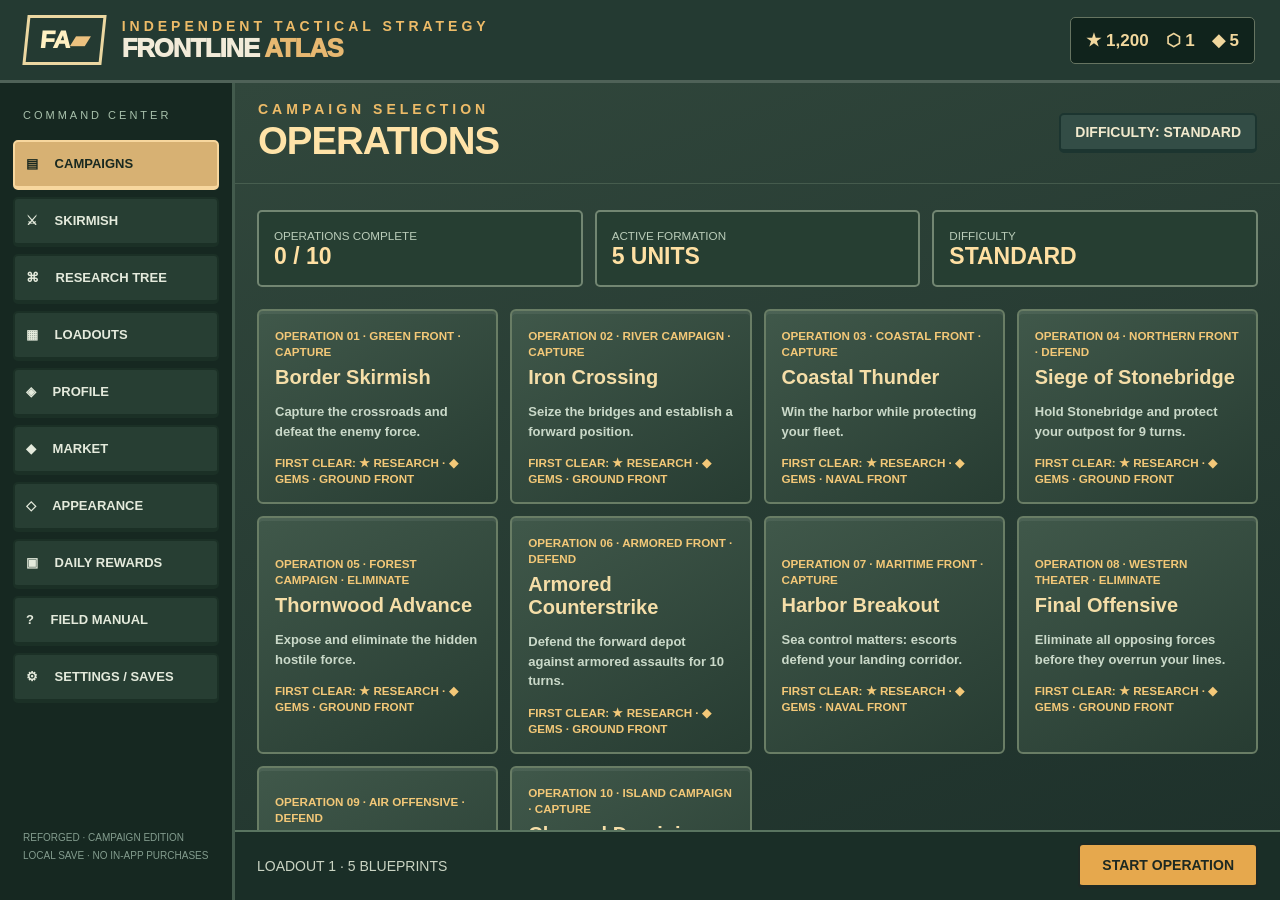
==== commit 8c2072b2: "Add settings, reduce-motion preference and portable save export/import" ====
--- a/frontline-atlas/index.html
+++ b/frontline-atlas/index.html
@@ -6,10 +6,10 @@
 .menu{padding:0;background:radial-gradient(circle at 65% 25%,#526454 0%,#283c35 38%,#111f1c 100%);align-items:stretch;justify-content:stretch}.lobby{display:flex;flex-direction:column;width:100%;height:100%;max-width:1600px;margin:auto;min-height:0;background:#192a25ed;box-shadow:0 0 90px #05130d88}.lobby-top{display:flex;align-items:center;gap:18px;min-height:83px;border-bottom:3px solid #4f6258;background:#243a32;padding:12px 25px}.lobby-mark{font-size:24px;font-weight:1000;color:#fff0c2;border:3px solid #ebd7a1;padding:8px 12px;transform:skew(-6deg)}.lobby-mark span{color:#ecc17f}.lobby-brand{font-size:clamp(18px,2vw,31px);font-weight:1000;letter-spacing:-1px;color:#f2ebd9}.lobby-brand span{color:#e7b871}.lobby-wallet{font-size:17px;font-weight:900;color:#f1d79d;background:#10231c;border:1px solid #667461;padding:11px 15px;border-radius:5px}.lobby-grid{display:grid;grid-template-columns:235px minmax(0,1fr);flex:1;min-height:0}.lobby-nav{display:flex;flex-direction:column;gap:7px;background:#162821;padding:22px 13px;border-right:3px solid #435b4d}.nav-caption{font-size:11px;letter-spacing:3px;color:#a8c1ac;padding:4px 10px 12px}.nav-button{width:100%;text-align:left;background:#273e33;color:#e4eadc;border-color:#1b3026;font-size:13px;padding:13px 11px;white-space:nowrap}.nav-button.active{background:#d7b173;border-color:#f7d79e;color:#192920}.nav-foot{margin-top:auto;padding:13px 10px;color:#839c8e;font-size:10px;line-height:1.8}.lobby-main{display:flex;flex-direction:column;min-height:0;min-width:0;background:linear-gradient(160deg,#31473c,#1d302a)}.lobby-heading{display:flex;align-items:center;justify-content:space-between;padding:18px 23px;border-bottom:1px solid #78907855;gap:10px}.lobby-heading h1{margin:2px 0;font-size:clamp(22px,3vw,39px);letter-spacing:-1px;color:#ffe3a8}.lobby-scroll{padding:16px 22px;min-height:0;overflow-y:auto;flex:1}.lobby-bottom{display:flex;align-items:center;gap:14px;background:#1a2e27;border-top:2px solid #597460;padding:11px 22px;color:#cad4c3}.lobby-bottom button{padding:12px 22px}.lobby .cards{grid-template-columns:repeat(auto-fit,minmax(230px,1fr))}.lobby .mission{background:linear-gradient(150deg,#40584a,#273c32);box-shadow:inset 0 3px #ffffff10;min-height:160px}.lobby .mission h3{color:#f5dea8}.lobby .mission:hover{transform:translateY(-2px)}.economy-grid{display:grid;grid-template-columns:repeat(auto-fit,minmax(180px,1fr));gap:12px;margin:10px 0 22px}.economy-tile{background:#263e32;border:2px solid #728672;padding:15px;border-radius:5px}.economy-tile b{display:block;color:#ffe0a3;font-size:23px}.economy-tile small{color:#baccb9}.profile-list,.loadout-units{display:grid;grid-template-columns:repeat(auto-fill,minmax(170px,1fr));gap:10px}.profile-list>div,.loadout-tile{background:#294136;border:1px solid #718272;border-radius:6px;padding:12px;color:#e5e3ce}.loadout-tile{cursor:pointer;text-align:left}.loadout-tile.enabled{outline:2px solid #e2be78}.loadout-tile small{display:block;color:#a9baa8}.xp-report{max-height:31vh;overflow:auto;margin:10px 0 18px;text-align:left}.xp-line{display:grid;grid-template-columns:1fr auto auto;gap:10px;background:#234139;padding:10px;border-bottom:1px solid #69866d}.xp-line span{color:#c5cfc0}.xp-line strong{color:#f9d694}.reward-strip{display:flex;gap:9px;flex-wrap:wrap;justify-content:center}.reward-strip span{background:#203f32;border:1px solid #799577;padding:9px 12px;border-radius:5px;color:#f4d599;font-weight:800}.debrief{width:min(720px,95vw);max-width:720px;max-height:90vh;overflow:auto}.debrief h3{color:#ecd7ad}.lobby input{padding:8px 10px;background:#e4deca;color:#17251f;border:2px solid #8f9b85;border-radius:4px}.market-row{display:flex;align-items:center;gap:15px;padding:12px;border-bottom:1px solid #607762;background:#253c32;margin:7px 0;border-radius:5px}.market-row>div{flex:1}.market-row p{color:#b3c2b0;margin:5px 0}.market-row button{white-space:nowrap}@media(max-width:760px){.lobby-top{min-height:64px;padding:7px;gap:6px}.lobby-mark{font-size:16px;padding:5px}.lobby-brand{font-size:16px}.lobby-wallet{font-size:11px;padding:5px}.lobby-grid{grid-template-columns:75px minmax(0,1fr)}.lobby-nav{padding:7px 3px}.nav-button{font-size:10px;white-space:normal;padding:9px 3px;text-align:center}.nav-caption,.nav-foot{display:none}.lobby-scroll{padding:10px}.lobby-heading{padding:8px}.lobby-heading h1{font-size:20px}.lobby-heading button{font-size:10px;padding:6px}.lobby-bottom{padding:7px;gap:5px}.lobby-bottom button{padding:7px}.lobby .mission{min-height:125px}}
 .xp-meter{height:7px;background:#12281f;margin:7px 0 10px;border-radius:4px;overflow:hidden}.xp-meter i{display:block;height:100%;background:#f5c476;box-shadow:0 0 12px #ffe6a3}</style></head><body><div class="shell">
 <header class="topbar"><button id="home" class="ghost">☰ HQ</button><div><small id="theater">FRONTLINE ATLAS · REFORGED</small><br><strong id="opname">Tactical Command</strong></div><div class="spacer"></div><div class="stat" id="turnstat">TURN 01</div><div class="stat" id="economy">¤ 0</div><div class="stat" id="capstat">0 / 0</div><button id="end" class="primary">END TURN ↵</button></header>
-<section id="battle"><canvas id="field"></canvas><div class="objectives overlay"><div class="objective-title" id="objectiveTitle">MISSION</div><div class="small" id="objectiveText"></div></div><div class="minimap"><canvas id="minimap"></canvas></div><div id="dock" class="dock overlay hidden"><div class="portrait" id="portrait"></div><div class="actions" id="actions"></div></div><div class="legend overlay">LEFT CLICK select / move / target · RIGHT DRAG pan · Q/E rotate · SCROLL zoom</div><div id="toast" class="toast hidden"></div><div id="result" class="result hidden"></div></section>
+<section id="battle"><canvas id="field"></canvas><div class="objectives overlay"><div class="objective-title" id="objectiveTitle">MISSION</div><div class="small" id="objectiveText"></div></div><div class="minimap"><canvas id="minimap"></canvas></div><div id="dock" class="dock overlay hidden"><div class="portrait" id="portrait"></div><div class="actions" id="actions"></div></div><div class="legend overlay">LEFT CLICK select / move / target · RIGHT DRAG pan · Q/E rotate · F focus · R reset</div><div id="toast" class="toast hidden"></div><div id="result" class="result hidden"></div></section>
 <section id="menu" class="menu"><div class="lobby">
 <div class="lobby-top"><div class="lobby-mark">FA<span>▰</span></div><div><div class="eyebrow">INDEPENDENT TACTICAL STRATEGY</div><div class="lobby-brand">FRONTLINE <span>ATLAS</span></div></div><div class="spacer"></div><div class="lobby-wallet" id="wallet"></div></div>
-<div class="lobby-grid"><nav class="lobby-nav" aria-label="Game lobby"><div class="nav-caption">COMMAND CENTER</div><button id="navMissions" class="nav-button">▤　 CAMPAIGNS</button><button id="navSkirmish" class="nav-button">⚔　 SKIRMISH</button><button id="openTech" class="nav-button">⌘　 RESEARCH TREE</button><button id="navLoadout" class="nav-button">▦　 LOADOUTS</button><button id="navProfile" class="nav-button">◈　 PROFILE</button><button id="navMarket" class="nav-button">◆　 MARKET</button><button id="navCosmetics" class="nav-button">◇　 APPEARANCE</button><button id="navDaily" class="nav-button">▣　 DAILY REWARDS</button><button id="openHelp" class="nav-button">?　 FIELD MANUAL</button><div class="nav-foot">REFORGED · CAMPAIGN EDITION<br>LOCAL SAVE · NO IN-APP PURCHASES</div></nav>
+<div class="lobby-grid"><nav class="lobby-nav" aria-label="Game lobby"><div class="nav-caption">COMMAND CENTER</div><button id="navMissions" class="nav-button">▤　 CAMPAIGNS</button><button id="navSkirmish" class="nav-button">⚔　 SKIRMISH</button><button id="openTech" class="nav-button">⌘　 RESEARCH TREE</button><button id="navLoadout" class="nav-button">▦　 LOADOUTS</button><button id="navProfile" class="nav-button">◈　 PROFILE</button><button id="navMarket" class="nav-button">◆　 MARKET</button><button id="navCosmetics" class="nav-button">◇　 APPEARANCE</button><button id="navDaily" class="nav-button">▣　 DAILY REWARDS</button><button id="openHelp" class="nav-button">?　 FIELD MANUAL</button><button id="navSettings" class="nav-button">⚙　 SETTINGS / SAVES</button><div class="nav-foot">REFORGED · CAMPAIGN EDITION<br>LOCAL SAVE · NO IN-APP PURCHASES</div></nav>
 <main class="lobby-main"><div class="lobby-heading"><div><div class="eyebrow" id="menuEyebrow">CAMPAIGN SELECTION</div><h1 id="menuTitle">OPERATIONS</h1></div><button id="difficulty" class="ghost">DIFFICULTY: STANDARD</button></div><div class="lobby-scroll" id="menuContent"></div><div class="lobby-bottom"><span id="loadoutLabel">ACTIVE SQUAD</span><div class="spacer"></div><button id="resume" class="primary">DEPLOY TO BATTLE</button></div></main></div></div></section>
 </div><script>
 'use strict';
@@ -42,6 +42,8 @@
 battleship:{name:'Battleship',cost:20,hp:23,move:2,range:6,min:2,dmg:9,ap:5,armor:6,ammo:4,vision:5,domain:'sea',color:'#647e91',glyph:'▰',desc:'Long-range bombardment; limited shore effect.'}
 };
 const SKINS={classic:{name:'Classic Olive',tint:'#7f9c6d',cost:0,desc:'Standard military green.'},sand:{name:'Dune Expedition',tint:'#d4b57e',cost:8,desc:'Warm sand and ochre camouflage.'},tundra:{name:'Winter Brigade',tint:'#b6c9ba',cost:10,desc:'Ice-gray winter colors.'},night:{name:'Midnight Corps',tint:'#5b6880',cost:12,desc:'Dark slate tactical scheme.'},red:{name:'Crimson Legion',tint:'#b66f65',cost:15,desc:'Bold crimson ceremonial uniform.'}};
+const EQUIPMENT={rifle:{name:'RANGER OPTICS',desc:'+1 vision range',stat:'vision',bonus:1,cost:220},mg:{name:'EXTENDED BARREL',desc:'+1 firing range',stat:'range',bonus:1,cost:330},tank:{name:'REINFORCED PLATING',desc:'+2 armor',stat:'armor',bonus:2,cost:480},art:{name:'PRECISION SHELLS',desc:'+1 damage per shot',stat:'damage',bonus:1,cost:450},boat:{name:'REFIT HULL',desc:'+3 maximum health',stat:'health',bonus:3,cost:350},fighter:{name:'INTERCEPTOR PACKAGE',desc:'+1 air-to-air damage',stat:'damage',bonus:1,cost:550},apc:{name:'RECON OPTICS',desc:'+1 vision',stat:'vision',bonus:1,cost:310},heavy:{name:'TRACK ARMOR',desc:'+1 armor',stat:'armor',bonus:1,cost:620},destroyer:{name:'IMPROVED RADAR',desc:'+1 vision',stat:'vision',bonus:1,cost:600}};
+function boosted(u,stat){let d=UNIT[u.type],base=d[stat]||0,extra=u.upgraded&&EQUIPMENT[u.type]?.stat===(stat==='hp'?'health':stat)?EQUIPMENT[u.type].bonus:0;return base+extra}
 const SECONDARY={apc:{name:'MACHINE GUN',range:2,dmg:3,ap:0},assault:{name:'HULL MG',range:2,dmg:2,ap:0},cruiser:{name:'SECONDARY BATTERY',range:3,dmg:4,ap:2},tank:{name:'COAX MG',range:2,dmg:3,ap:0},heavy:{name:'HULL MG',range:2,dmg:3,ap:0},aa:{name:'GROUND GUN',range:2,dmg:2,ap:0},fighter:{name:'STRAFING',range:2,dmg:3,ap:0},boat:{name:'DECK GUN',range:2,dmg:3,ap:0},destroyer:{name:'SECONDARY BATTERY',range:3,dmg:4,ap:2},battleship:{name:'SECONDARY BATTERY',range:4,dmg:5,ap:2}};
 const SCENARIOS=[
 {name:'Border Skirmish',region:'GREEN FRONT',description:'Capture the crossroads and defeat the enemy force.',goal:'capture',w:14,h:11,sea:false,seed:21,start:['rifle','rifle','mg','scout'],enemy:['rifle','rifle','mg','scout','at'],reward:9},
@@ -57,8 +59,8 @@
 ];
 const RESEARCH={rifle:null,mg:'rifle',at:'mg',scout:'rifle',tank:'scout',heavy:'tank',art:'at',supply:'rifle',boat:null,destroyer:'boat',battleship:'cruiser',aa:'apc',fighter:'scout',bomber:'fighter',seaplane:'boat',mortar:'mg',bazooka:'at',ranger:'rifle',transport:'supply',apc:'scout',assault:'tank',rocket:'art',submarine:'boat',cruiser:'destroyer'};
 const SAVE_KEY='frontline_atlas_reforged_v1',BATTLE_KEY='frontline_atlas_reforged_battle_v2';
-let save={stars:12,points:1200,nuggets:1,gems:5,unlocked:['rifle','mg','scout','supply','boat'],wins:[],scenario:0,difficulty:'standard',unitXP:{},loadouts:[['rifle','mg','scout','supply','boat']],activeLoadout:0,profile:{battles:0,wins:0,kills:0,unitsDeployed:0,tixSpent:0,tixEarned:0},claims:{},skin:'classic',ownedSkins:['classic'],bonusStart:0};
-try{let s=JSON.parse(localStorage.getItem(SAVE_KEY));if(s&&Array.isArray(s.unlocked))save={...save,...s,points:s.points??Math.max(0,(s.stars??12)*100),nuggets:s.nuggets??1,gems:s.gems??5,unitXP:s.unitXP||{},loadouts:s.loadouts?.length?s.loadouts:[['rifle','mg','scout','supply','boat']],activeLoadout:s.activeLoadout??0,profile:{battles:0,wins:0,kills:0,unitsDeployed:0,tixSpent:0,tixEarned:0,...s.profile},claims:s.claims||{},skin:s.skin||'classic',ownedSkins:s.ownedSkins||['classic'],bonusStart:s.bonusStart||0}}catch{}
+let save={stars:12,points:1200,nuggets:1,gems:5,unlocked:['rifle','mg','scout','supply','boat'],wins:[],scenario:0,difficulty:'standard',unitXP:{},loadouts:[['rifle','mg','scout','supply','boat']],activeLoadout:0,profile:{battles:0,wins:0,kills:0,unitsDeployed:0,tixSpent:0,tixEarned:0},claims:{},skin:'classic',ownedSkins:['classic'],upgrades:{},settings:{reduceMotion:false},bonusStart:0};
+try{let s=JSON.parse(localStorage.getItem(SAVE_KEY));if(s&&Array.isArray(s.unlocked))save={...save,...s,points:s.points??Math.max(0,(s.stars??12)*100),nuggets:s.nuggets??1,gems:s.gems??5,unitXP:s.unitXP||{},loadouts:s.loadouts?.length?s.loadouts:[['rifle','mg','scout','supply','boat']],activeLoadout:s.activeLoadout??0,profile:{battles:0,wins:0,kills:0,unitsDeployed:0,tixSpent:0,tixEarned:0,...s.profile},claims:s.claims||{},skin:s.skin||'classic',ownedSkins:s.ownedSkins||['classic'],upgrades:s.upgrades||{},settings:{reduceMotion:false,...s.settings},bonusStart:s.bonusStart||0}}catch{}
 const persist=()=>localStorage.setItem(SAVE_KEY,JSON.stringify(save));
 function writeBattle(){if(!game||game.over)return;try{localStorage.setItem(BATTLE_KEY,JSON.stringify({created:Date.now(),attempts:game.resumeAttempts??3,game,scenario:save.scenario,nextId}))}catch(e){}}
 function savedBattle(){try{let data=JSON.parse(localStorage.getItem(BATTLE_KEY));if(!data||Date.now()-data.created>7*86400000||!data.game||data.game.over||!data.attempts)return null;return data}catch{return null}}
@@ -66,7 +68,7 @@
 function resumeBattle(){let snapshot=savedBattle();if(!snapshot)return false;
  game=snapshot.game;save.scenario=snapshot.scenario;nextId=snapshot.nextId||Math.max(0,...game.units.map(u=>u.id))+1;
  game.resumeAttempts=Math.max(0,snapshot.attempts-1);reveal(1);selected=null;mode='select';deployType=null;ranges.clear();anims=[];effects=[];view={x:0,y:0,zoom:1,rot:0};
- $('menu').classList.add('hidden');$('result').classList.add('hidden');resize();update();say('Resumed operation · '+game.resumeAttempts+' recalls left');writeBattle();dirty=true;return true;
+ $('menu').classList.add('hidden');$('result').classList.add('hidden');resize();frameBattle();update();say('Resumed operation · '+game.resumeAttempts+' recalls left');writeBattle();dirty=true;return true;
 }
 
 const xpForNext=type=>60+Math.floor((save.unitXP[type]||0)/100)*35;
@@ -98,7 +100,7 @@
  for(const p of sites){if(map[p.y][p.x].type==='water')p.y=2;const t=map[p.y][p.x];t.type='town';t.site=p.kind;}
  return map;
 }
-function unit(type,team,x,y){const d=UNIT[type];return {id:nextId++,type,team,x,y,hp:d.hp,ammo:d.ammo,auxAmmo:3,auxUsed:false,moved:false,attacked:false,supplied:false,xp:team===1?Math.min(9,(currentLevel(type)-1)*2):0,battleXP:0,kills:0,suppressed:0,morale:UNIT[type].domain==='land'&&UNIT[type].armor<3?6:99,overwatch:false,entrenched:false,cargo:[],fuel:UNIT[type].armor>0||UNIT[type].domain==='air'?7:99};}
+function unit(type,team,x,y){const d=UNIT[type],upgraded=team===1&&!!save.upgrades[type],extra=upgraded&&EQUIPMENT[type]?.stat==='health'?EQUIPMENT[type].bonus:0;return {id:nextId++,type,team,x,y,upgraded,hp:d.hp+extra,ammo:d.ammo,auxAmmo:3,auxUsed:false,moved:false,attacked:false,supplied:false,xp:team===1?Math.min(9,(currentLevel(type)-1)*2):0,battleXP:0,kills:0,suppressed:0,morale:UNIT[type].domain==='land'&&UNIT[type].armor<3?6:99,overwatch:false,entrenched:false,cargo:[],fuel:UNIT[type].armor>0||UNIT[type].domain==='air'?7:99};}
 function canEnter(u,t){return t&&(uDomain(u)==='air'||(uDomain(u)==='sea'?(t.type==='water'||t.type==='shore'):t.type!=='water'));}
 function uDomain(u){return UNIT[u.type].domain}
 function transportCap(u){return u.type==='transport'?3:u.type==='apc'?2:0}
@@ -116,7 +118,7 @@
  s.enemy.forEach((u,i)=>spawn(u,2,s.w-2-(i%3),1+Math.floor(i/3)*2+(uDomain({type:u})==='sea'?s.h-6:0)));
  reveal(1);if(s.goal==='defend'){let site=game.map.flatMap((row,y)=>row.map((t,x)=>t.site?{t,x,y}:null).filter(Boolean)).sort((a,b)=>a.x-b.x)[0];if(site){site.t.owner=1;game.defensePoint={x:site.x,y:site.y}}}
 
- selected=null;mode='select';ranges.clear();view={x:0,y:0,zoom:1};$('menu').classList.add('hidden');$('result').classList.add('hidden');resize();update();say(s.name+' — secure the objectives');dirty=true;
+ selected=null;mode='select';ranges.clear();view={x:0,y:0,zoom:1};$('menu').classList.add('hidden');$('result').classList.add('hidden');resize();frameBattle();update();say(s.name+' — secure the objectives');dirty=true;
 }
 function costToEnter(u,t){let type=t.type;return type==='trench'?2:type==='forest'&&uDomain(u)==='land'&&u.type!=='rifle'?2:type==='hill'&&uDomain(u)==='land'?2:1}
 function reachable(u){let result=new Map([[key(u.x,u.y),0]]),queue=[{x:u.x,y:u.y,c:0}];while(queue.length){queue.sort((a,b)=>a.c-b.c);let p=queue.shift();if(p.c!==result.get(key(p.x,p.y)))continue;for(let [x,y] of neighbors(p.x,p.y)){let t=tile(x,y),o=occupied(x,y);if(!canEnter(u,t)||(o&&o.id!==u.id))continue;let c=p.c+costToEnter(u,t);if(c<=UNIT[u.type].move&&c<(result.get(key(x,y))??1e6)){result.set(key(x,y),c);queue.push({x,y,c})}}}result.delete(key(u.x,u.y));return result}
@@ -132,19 +134,19 @@
 function reveal(team=1){if(!game)return;game.explored=game.explored||{};let seen=game.explored[team]||(game.explored[team]={});
  for(let u of game.units)if(u.team===team&&u.hp>0)for(let y=Math.max(0,u.y-UNIT[u.type].vision);y<=Math.min(game.h-1,u.y+UNIT[u.type].vision);y++)
  for(let x=Math.max(0,u.x-UNIT[u.type].vision);x<=Math.min(game.w-1,u.x+UNIT[u.type].vision);x++)if(canSee(team,x,y))seen[key(x,y)]=1;}
-function canSee(team,x,y){let t=tile(x,y);return game.units.some(u=>u.team===team&&u.hp>0&&dist(u,{x,y})<=UNIT[u.type].vision&&(!t||!['forest','town'].includes(t.type)||dist(u,{x,y})<=1)&&(!obscured(x,y)||dist(u,{x,y})<=1))}
+function canSee(team,x,y){let t=tile(x,y);return game.units.some(u=>u.team===team&&u.hp>0&&dist(u,{x,y})<=boosted(u,'vision')&&(!t||!['forest','town'].includes(t.type)||dist(u,{x,y})<=1)&&(!obscured(x,y)||dist(u,{x,y})<=1))}
 function fireSmoke(u,x,y){if(!u||u.team!==1||!['mortar','art','rocket'].includes(u.type)||u.attacked||u.ammo<=0||!inRange(u,x,y))return false;
  u.attacked=true;u.ammo--;game.smoke.push({x,y,expires:game.turn+3});mode='select';effects.push({x,y,fromX:u.x,fromY:u.y,team:1,damage:0,start:Date.now()});say('Smoke screen deployed for 2 turns');update();dirty=true;return true}
 
 function spotter(team,x,y){return game.units.some(u=>u.team===team&&u.hp>0&&u.type!=='art'&&u.type!=='rocket'&&u.type!=='mortar'&&u.type!=='battleship'&&dist(u,{x,y})<=UNIT[u.type].vision&&canSee(team,x,y))}
-function inRange(u,x,y){let d=dist(u,{x,y}),p=UNIT[u.type];return d>=p.min&&d<=p.range}
+function inRange(u,x,y){let d=dist(u,{x,y}),p=UNIT[u.type];return d>=p.min&&d<=boosted(u,'range')}
 function getTargets(u,aux=false){let w=aux?SECONDARY[u.type]:null;return game.units.filter(v=>v.team!==u.team&&v.hp>0&&(w?(dist(u,v)<=w.range&&dist(u,v)>=1):inRange(u,v.x,v.y))&&canSee(u.team,v.x,v.y))}
 function defend(v){let t=tile(v.x,v.y),bonus=t.type==='forest'?1:t.type==='town'?2:t.type==='hill'?1:t.type==='trench'?2:0;return bonus+(v.entrenched?2:0)}
 function canEntrench(u){return uDomain(u)==='land'&&UNIT[u.type].armor<3&&!u.moved&&!u.attacked&&!u.suppressed&&u.type!=='supply'&&!u.entrenched}
 function entrench(u){if(!canEntrench(u))return false;u.entrenched=true;u.moved=true;u.attacked=true;say(UNIT[u.type].name+' dug in (+2 cover)');update();dirty=true;return true}
 function adjacentSupport(u,v){return game.units.filter(w=>w.team===u.team&&w.id!==u.id&&w.hp>0&&dist(w,v)<=1&&UNIT[w.type].domain==='land').length}
 
-function damage(u,v){const a=UNIT[u.type],b=UNIT[v.type];let effectiveCover=Math.max(0,defend(v)-Math.min(2,adjacentSupport(u,v)));let d=a.dmg+Math.floor(u.xp/3)-Math.max(0,b.armor+effectiveCover-a.ap)*1.15;
+function damage(u,v){const a=UNIT[u.type],b=UNIT[v.type];let effectiveCover=Math.max(0,defend(v)-Math.min(2,adjacentSupport(u,v)));let d=boosted(u,'damage')+Math.floor(u.xp/3)-Math.max(0,boosted(v,'armor')+effectiveCover-a.ap)*1.15;
  if(a.domain==='sea'&&b.domain==='land')d*=.52;
  if(b.domain==='air'&&!['aa','fighter','seaplane','destroyer','cruiser','battleship'].includes(u.type))d*=.14;
  if(u.type==='aa'&&b.domain==='air')d*=1.6;
@@ -163,14 +165,14 @@
  if(v.morale<=0&&v.hp>0){let candidates=neighbors(v.x,v.y).filter(([x,y])=>canEnter(v,tile(x,y))&&!occupied(x,y));candidates.sort((a,b)=>dist({x:b[0],y:b[1]},u)-dist({x:a[0],y:a[1]},u));
  if(candidates.length){let [x,y]=candidates[0];anims.push({id:v.id,path:[{x:v.x,y:v.y},{x,y}],start:Date.now(),duration:320});v.x=x;v.y=y;v.morale=2;v.moved=true;v.attacked=true}else v.hp=0}}
  u.xp++;u.battleXP+=Math.max(2,n*3);if(u.team===1&&game.fieldRecords){let r=game.fieldRecords[u.type]||(game.fieldRecords[u.type]={xp:0,kills:0,deployed:0});r.xp+=Math.max(2,n*3)}if(n>=3&&UNIT[v.type].armor<3&&['rifle','mg','scout'].includes(u.type))v.suppressed=1;game.log.unshift(UNIT[u.type].name+' hit '+UNIT[v.type].name+' for '+n);
- if(v.hp<=0){game.units=game.units.filter(z=>z.id!==v.id);if(selected?.id===v.id)selected=null;u.xp+=2;u.kills++;u.battleXP+=22;if(u.team===1){if(game.fieldRecords){let r=game.fieldRecords[u.type];r.kills++;r.xp+=22}game.stats.kills++;game.tix=Math.min(40,game.tix+2);game.stats.earned+=2}}effects.push({x:v.x,y:v.y,fromX:u.x,fromY:u.y,team:u.team,damage:n,start:Date.now()});if(u.team===1)say('Hit for '+n+(v.hp<=0?' — target destroyed':''));checkWin();dirty=true;return true}
-function moveUnit(u,x,y){if(u.moved||u.suppressed||u.fuel<=0||!reachable(u).has(key(x,y)))return false;let path=routeTo(u,x,y)||[{x:u.x,y:u.y},{x,y}];anims.push({id:u.id,path,start:Date.now(),duration:180+path.length*100});u.x=x;u.y=y;u.moved=true;u.entrenched=false;if(u.fuel!==99)u.fuel--;let guards=game.units.filter(v=>v.team!==u.team&&v.overwatch&&v.ammo>0&&inRange(v,x,y)&&canSee(v.team,x,y));if(guards.length){let guard=guards[0];guard.overwatch=false;guard.attacked=false;strike(guard,u);guard.attacked=true;if(u.hp>0)u.suppressed=1;}if(u.hp>0)capture(u);if(u.team===1)reveal(1);dirty=true;return true}
+ if(v.hp<=0){game.units=game.units.filter(z=>z.id!==v.id);if(selected?.id===v.id)selected=null;u.xp+=2;u.kills++;u.battleXP+=22;if(u.team===1){if(game.fieldRecords){let r=game.fieldRecords[u.type];r.kills++;r.xp+=22}game.stats.kills++;game.tix=Math.min(40,game.tix+2);game.stats.earned+=2}}if(!save.settings?.reduceMotion)effects.push({x:v.x,y:v.y,fromX:u.x,fromY:u.y,team:u.team,damage:n,start:Date.now()});if(u.team===1)say('Hit for '+n+(v.hp<=0?' — target destroyed':''));checkWin();dirty=true;return true}
+function moveUnit(u,x,y){if(u.moved||u.suppressed||u.fuel<=0||!reachable(u).has(key(x,y)))return false;let path=routeTo(u,x,y)||[{x:u.x,y:u.y},{x,y}];if(!save.settings?.reduceMotion)anims.push({id:u.id,path,start:Date.now(),duration:180+path.length*100});u.x=x;u.y=y;u.moved=true;u.entrenched=false;if(u.fuel!==99)u.fuel--;let guards=game.units.filter(v=>v.team!==u.team&&v.overwatch&&v.ammo>0&&inRange(v,x,y)&&canSee(v.team,x,y));if(guards.length){let guard=guards[0];guard.overwatch=false;guard.attacked=false;strike(guard,u);guard.attacked=true;if(u.hp>0)u.suppressed=1;}if(u.hp>0)capture(u);if(u.team===1)reveal(1);dirty=true;return true}
 function contesting(u){return game.units.some(v=>v.team!==u.team&&v.hp>0&&uDomain(v)==='land'&&v.type!=='supply'&&dist(u,v)<=1)}
 function capture(u){const t=tile(u.x,u.y);if(!t?.site||uDomain(u)!=='land'||u.type==='supply')return;
  if(contesting(u)){if(u.team===1)say('Objective contested — clear nearby hostiles');return}
  if(t.owner!==u.team){t.owner=u.team;if(u.team===1){game.tix+=4;game.stats.earned+=4;game.cap=Math.min(12,game.cap+1);say(t.site+' secured! +4 tix · +1 unit cap')}else{game.enemyTix+=3;game.enemyCap++;}game.log.unshift(t.site+' captured by '+(u.team===1?'Allied':'Enemy')+' force');checkWin()}}
 function resolveObjectives(team){for(let u of [...game.units])if(u.team===team&&u.hp>0&&tile(u.x,u.y)?.site)capture(u)}
-function heal(u){if(u.type!=='supply'||u.supplied)return;let friends=game.units.filter(v=>v.team===u.team&&v.id!==u.id&&dist(u,v)<=2&&(v.hp<UNIT[v.type].hp||v.ammo<UNIT[v.type].ammo));if(!friends.length)return;friends.sort((a,b)=>(a.ammo/Math.max(1,UNIT[a.type].ammo))-(b.ammo/Math.max(1,UNIT[b.type].ammo)));let n=0;for(let v of friends.slice(0,2)){v.ammo=Math.min(UNIT[v.type].ammo,v.ammo+3);v.auxAmmo=Math.min(3,v.auxAmmo+2);v.hp=Math.min(UNIT[v.type].hp,v.hp+3);v.suppressed=0;if(v.morale!==99)v.morale=Math.min(6,v.morale+2);if(v.fuel!==99)v.fuel=Math.min(7,v.fuel+3);n++}u.supplied=true;if(u.team===1&&game.fieldRecords){let r=game.fieldRecords[u.type]||(game.fieldRecords[u.type]={xp:0,kills:0,deployed:0});r.xp+=n*8}if(u.team===1)say('Resupplied '+n+' units');dirty=true}
+function heal(u){if(u.type!=='supply'||u.supplied)return;let friends=game.units.filter(v=>v.team===u.team&&v.id!==u.id&&dist(u,v)<=2&&(v.hp<boosted(v,'hp')||v.ammo<UNIT[v.type].ammo));if(!friends.length)return;friends.sort((a,b)=>(a.ammo/Math.max(1,UNIT[a.type].ammo))-(b.ammo/Math.max(1,UNIT[b.type].ammo)));let n=0;for(let v of friends.slice(0,2)){v.ammo=Math.min(UNIT[v.type].ammo,v.ammo+3);v.auxAmmo=Math.min(3,v.auxAmmo+2);v.hp=Math.min(boosted(v,'hp'),v.hp+3);v.suppressed=0;if(v.morale!==99)v.morale=Math.min(6,v.morale+2);if(v.fuel!==99)v.fuel=Math.min(7,v.fuel+3);n++}u.supplied=true;if(u.team===1&&game.fieldRecords){let r=game.fieldRecords[u.type]||(game.fieldRecords[u.type]={xp:0,kills:0,deployed:0});r.xp+=n*8}if(u.team===1)say('Resupplied '+n+' units');dirty=true}
 function finishBattle(win){
  if(game.resultShown)return;game.resultShown=true;game.over=true;let first=win&&!game.skirmish&&!save.wins.includes(save.scenario),mult=rewardScale()*(game.skirmish?.55:1);
  const stars=win?Math.round((42+game.turn*3+game.stats.kills*6)*mult):Math.round((12+game.stats.kills*3)*mult);
@@ -195,7 +197,7 @@
 function update(){if(!game)return;$('opname').textContent=game.name;$('theater').textContent=game.region;$('turnstat').textContent='TURN '+String(game.turn).padStart(2,'0');$('economy').textContent='¤ '+game.tix;$('capstat').textContent=game.units.filter(u=>u.team===1).length+' / '+game.cap;
  let sites=game.map.flat().filter(t=>t.site);$('objectiveTitle').textContent='OBJECTIVES · '+sites.filter(t=>t.owner===1).length+'/'+sites.length;
  $('objectiveText').innerHTML=(game.goal==='defend'?'DEFENSE: hold the forward depot through turn '+game.limit+'. Current turn '+game.turn+'.':game.goal==='eliminate'?'ELIMINATION: destroy all hostile units and preserve your force.':'CAPTURE: secure every marked site or eliminate the opposing force.')+'<br><br>'+sites.map(t=>'<span style="color:'+(t.owner===1?'#a7e4c3':t.owner===2?'#f0aaa0':'#f4dfad')+'">◆ '+t.site+' — '+(t.owner===1?'Allied':t.owner===2?'Hostile':'Neutral')+'</span>').join('<br>')+'<br><br>Income: +2 ¤ per turn, +1 per secured site';
- let dock=$('dock');if(!selected||!game.units.includes(selected)){dock.classList.add('hidden');return}dock.classList.remove('hidden');let u=selected,d=UNIT[u.type];$('portrait').innerHTML='<b>'+d.name+'</b><span>♥ '+u.hp+'/'+d.hp+' · ◈ '+u.ammo+'/'+d.ammo+'</span><span>'+(u.entrenched?'⛨ ENTRENCHED · ':'')+(u.suppressed?'⚠ PINNED · ':'')+(u.morale!==99?'MORALE '+u.morale+'/6 · ':'')+(u.cargo?.length?'CARGO '+u.cargo.length+' · ':'')+'MOVE '+(u.moved?'USED':'READY')+' / FIRE '+(u.attacked?'USED':'READY')+'</span>';
+ let dock=$('dock');if(!selected||!game.units.includes(selected)){dock.classList.add('hidden');return}dock.classList.remove('hidden');let u=selected,d=UNIT[u.type];$('portrait').innerHTML='<b>'+d.name+'</b><span>♥ '+u.hp+'/'+d.hp+' · ◈ '+u.ammo+'/'+d.ammo+' · LV '+currentLevel(u.type)+'</span><span>'+(u.entrenched?'⛨ ENTRENCHED · ':'')+(u.suppressed?'⚠ PINNED · ':'')+(u.morale!==99?'MORALE '+u.morale+'/6 · ':'')+(u.cargo?.length?'CARGO '+u.cargo.length+' · ':'')+'MOVE '+(u.moved?'USED':'READY')+' / FIRE '+(u.attacked?'USED':'READY')+'</span>';
  const actions=$('actions');actions.innerHTML='';
  const action=(txt,fn,disabled=false,cl='')=>{let b=document.createElement('button');b.textContent=txt;b.className=cl;b.disabled=disabled;b.onclick=fn;actions.appendChild(b)};
  if(u.team===1){action('MOVE',()=>{mode='move';ranges=reachable(u);dirty=true},u.moved||u.suppressed||u.fuel<=0,'ghost');action('ATTACK',()=>{mode='attack';dirty=true},u.attacked||!u.ammo||!getTargets(u).length,'danger');if(SECONDARY[u.type])action(SECONDARY[u.type].name+' ('+u.auxAmmo+')',()=>{mode='aux';dirty=true},u.auxUsed||!u.auxAmmo||!getTargets(u,true).length,'danger');if(['mortar','art','rocket'].includes(u.type))action('SMOKE',()=>{mode='smoke';dirty=true},u.attacked||!u.ammo,'ghost');if(u.morale!==99&&u.morale<6)action('RALLY',()=>rally(u),u.attacked,'primary');
@@ -241,12 +243,18 @@
  let matches=budget.filter(t=>preferred.includes(t)),pool=matches.length?matches:budget,choice=pool[Math.floor(rnd(game.turn*13.5)*pool.length)];if(choice)recruit(choice,2)}checkWin();}
 function showMenu(){if(game&&!game.over)writeBattle();turnRunning=false;$('result').classList.add('hidden');$('menu').classList.remove('hidden');renderMenu('missions');dirty=true}
 function renderMenu(tab='missions'){
- let content=$('menuContent'), tabs={missions:['CAMPAIGN SELECTION','OPERATIONS'],skirmish:['SOLO CUSTOM BATTLES','SKIRMISH'],tech:['UNIT DEVELOPMENT','RESEARCH TREE'],loadout:['PREPARE YOUR FORCE','LOADOUTS'],profile:['COMMANDER RECORD','PROFILE'],market:['RESOURCE EXCHANGE','MARKET'],cosmetics:['REGIMENT CUSTOMIZATION','APPEARANCE'],daily:['ATTENDANCE BONUS','DAILY REWARDS'],help:['FIELD REFERENCE','FIELD MANUAL']};
+ let content=$('menuContent'), tabs={missions:['CAMPAIGN SELECTION','OPERATIONS'],skirmish:['SOLO CUSTOM BATTLES','SKIRMISH'],tech:['UNIT DEVELOPMENT','RESEARCH TREE'],loadout:['PREPARE YOUR FORCE','LOADOUTS'],profile:['COMMANDER RECORD','PROFILE'],market:['RESOURCE EXCHANGE','MARKET'],cosmetics:['REGIMENT CUSTOMIZATION','APPEARANCE'],daily:['ATTENDANCE BONUS','DAILY REWARDS'],help:['FIELD REFERENCE','FIELD MANUAL'],settings:['USER OPTIONS','SETTINGS & SAVES']};
  let pair=tabs[tab]||tabs.missions;$('menuEyebrow').textContent=pair[0];$('menuTitle').textContent=pair[1];$('wallet').textContent=wallet();
  $('loadoutLabel').textContent='LOADOUT '+(save.activeLoadout+1)+' · '+activeTypes().length+' BLUEPRINTS';
  $('difficulty').textContent='DIFFICULTY: '+(save.difficulty||'standard').toUpperCase();
  $('resume').textContent=game&&!game.over?'RETURN TO BATTLE':savedBattle()?'RESUME SOLO BATTLE ('+savedBattle().attempts+'/3)':'START OPERATION';
- for(let [name,id] of Object.entries({missions:'navMissions',skirmish:'navSkirmish',tech:'openTech',loadout:'navLoadout',profile:'navProfile',market:'navMarket',cosmetics:'navCosmetics',daily:'navDaily',help:'openHelp'}))$(id).classList.toggle('active',tab===name);
+ for(let [name,id] of Object.entries({missions:'navMissions',skirmish:'navSkirmish',tech:'openTech',loadout:'navLoadout',profile:'navProfile',market:'navMarket',cosmetics:'navCosmetics',daily:'navDaily',help:'openHelp',settings:'navSettings'}))$(id).classList.toggle('active',tab===name);
+ if(tab==='settings'){content.innerHTML='<div class="help"><h3>GAME SETTINGS</h3><p class="small">Your progression is saved automatically on this device. Export a save file to move between browsers or to keep a backup.</p><div class="menu-row"><button id="motionControl" class="ghost">ANIMATIONS: '+(save.settings?.reduceMotion?'REDUCED':'FULL')+'</button><button id="exportSave" class="primary">EXPORT SAVE FILE</button><button id="importSave" class="ghost">IMPORT SAVE FILE</button></div><input id="fileImport" type="file" accept=".json,application/json" style="display:none"><p id="saveStatus" class="small"></p><h3>GAME INFORMATION</h3><p>Frontline Atlas: Reforged · independent fan-inspired tactical strategy. All progress is saved locally. It does not connect to Roblox or Noobs in Combat accounts, and no real money can be spent here.</p></div>';
+ $('motionControl').onclick=()=>{save.settings.reduceMotion=!save.settings.reduceMotion;persist();renderMenu('settings')};
+ $('exportSave').onclick=()=>{let payload=JSON.stringify({version:2,profile:save,exported:new Date().toISOString()});let blob=new Blob([payload],{type:'application/json'}),url=URL.createObjectURL(blob),a=document.createElement('a');a.href=url;a.download='frontline-atlas-save.json';document.body.appendChild(a);a.click();a.remove();URL.revokeObjectURL(url);$('saveStatus').textContent='Save exported successfully'};
+ $('importSave').onclick=()=>$('fileImport').click();
+ $('fileImport').onchange=async()=>{let file=$('fileImport').files?.[0];if(!file)return;try{let data=JSON.parse(await file.text()),profile=data.profile||data;if(!profile||!Array.isArray(profile.unlocked)||!Array.isArray(profile.wins)||typeof profile.points!=='number')throw Error('Not a valid Reforged save');
+ save={...save,...profile,settings:{reduceMotion:false,...profile.settings},profile:{...save.profile,...profile.profile}};persist();renderMenu('profile')}catch(e){$('saveStatus').textContent='Import failed: '+e.message}};return}
  if(tab==='help'){content.innerHTML='<div class="help"><h3>FIELD COMMAND</h3><p>Each turn, your units can move and fire. Select a troop, inspect its movement tiles, then choose targets. Capturing buildings increases ticket income and maximum force size; hostile squads near a capture point contest ownership.</p><p>Infantry may dig in to gain cover, coordinate flanking to bypass enemy defenses, and use smoke to cut lines of sight. Armor requires supplies, artillery needs observers, air attacks need anti-air counters, and warships are most dangerous at sea.</p><p>Unit XP is earned by surviving, attacking, supporting and knocking out enemies. After each operation, research points are awarded, with gems and nuggets available on qualifying first clears. Research new branches, then equip up to eight blueprints in a loadout.</p><p>LEFT CLICK to select/move/fire · RIGHT-DRAG to pan · Q/E to rotate · SCROLL to zoom · ENTER to end turn.</p></div>';return}
  if(tab==='tech'){content.innerHTML='<p class="small">Unlock unit branches with ★ research points and combat XP. Some advanced evolutions also require nuggets or gems. Experience is permanent across missions.</p><div class="tech-row" id="techrow"></div>';let grid=$('techrow');
  let branches={INFANTRY:['rifle','ranger','mg','mortar','at','bazooka'],ARMOR:['scout','apc','tank','heavy','assault'],FIRE_SUPPORT:['supply','transport','art','rocket'],NAVY:['boat','submarine','destroyer','cruiser','battleship'],AIR_WING:['aa','seaplane','fighter','bomber']};
@@ -260,7 +268,10 @@
  let b=document.createElement('button');b.textContent=unlocked?'RESEARCHED':!ready?'REQUIRES '+UNIT[prereq].name:haveXp<needXp?'NEED '+(needXp-haveXp)+' XP':'RESEARCH';
  b.disabled=unlocked||!ready||haveXp<needXp||save.points<cost||save.nuggets<nuggetCost||save.gems<gemCost;
  b.onclick=()=>{if(b.disabled)return;save.points-=cost;save.nuggets-=nuggetCost;save.gems-=gemCost;save.unlocked.push(k);persist();renderMenu('tech')};
- card.appendChild(b);let node=document.createElement('div');node.className='research-node';node.appendChild(card);lane.appendChild(node)}}
+ card.appendChild(b);if(unlocked&&EQUIPMENT[k]){let perk=EQUIPMENT[k],equipped=!!save.upgrades[k],vb=document.createElement('button');vb.className='ghost';vb.textContent=equipped?'✓ '+perk.name:perk.name+' ★'+perk.cost;
+ vb.title=perk.desc;vb.disabled=equipped||save.points<perk.cost||(save.unitXP[k]||0)<100;
+ vb.onclick=()=>{if(vb.disabled)return;save.points-=perk.cost;save.upgrades[k]=true;persist();renderMenu('tech')};card.appendChild(vb)}
+ let node=document.createElement('div');node.className='research-node';node.appendChild(card);lane.appendChild(node)}}
  return}
  if(tab==='loadout'){content.innerHTML='<p class="small">Create a formation of up to 8 unit blueprints. During battle, only units in your selected loadout can be deployed. All researched units remain in your collection.</p><div id="loadoutSelectors" class="menu-row"></div><h3 class="section-title">BLUEPRINT ROSTER · '+activeTypes().length+'/8 EQUIPPED</h3><div class="loadout-units" id="loadoutItems"></div><div class="menu-row"><button id="newLoadout" class="ghost">+ NEW LOADOUT (◆ 4)</button><button id="resetLoadout" class="ghost">RESET TO BASIC SQUAD</button></div>';
  let selector=$('loadoutSelectors');save.loadouts.forEach((types,i)=>{let b=document.createElement('button');b.className=i===save.activeLoadout?'primary':'ghost';b.textContent='LOADOUT '+(i+1)+' · '+types.length+'/8';b.onclick=()=>{save.activeLoadout=i;persist();renderMenu('loadout')};selector.appendChild(b)});
@@ -283,12 +294,15 @@
  content.innerHTML='<div class="economy-grid"><div class="economy-tile"><small>OPERATIONS COMPLETE</small><b>'+save.wins.length+' / '+SCENARIOS.length+'</b></div><div class="economy-tile"><small>ACTIVE FORMATION</small><b>'+activeTypes().length+' UNITS</b></div><div class="economy-tile"><small>DIFFICULTY</small><b>'+(save.difficulty||'standard').toUpperCase()+'</b></div></div><div class="cards" id="missions"></div>';
  let list=$('missions');SCENARIOS.forEach((s,i)=>{let card=document.createElement('button');card.className='mission';card.innerHTML='<small>OPERATION '+String(i+1).padStart(2,'0')+' · '+s.region+' · '+s.goal.toUpperCase()+'</small><h3>'+s.name+(save.wins.includes(i)?' ✓':'')+'</h3><p>'+s.description+'</p><small>FIRST CLEAR: ★ RESEARCH · ◆ GEMS · '+(s.sea?'NAVAL FRONT':'GROUND FRONT')+'</small>';card.onclick=()=>{save.scenario=i;persist();begin(i)};list.appendChild(card)})
 }
-$('home').onclick=showMenu;$('resume').onclick=()=>{if(game&&!game.over){$('menu').classList.add('hidden');resize()}else if(!resumeBattle())begin(save.scenario)};$('navMissions').onclick=()=>renderMenu('missions');$('navSkirmish').onclick=()=>renderMenu('skirmish');$('navLoadout').onclick=()=>renderMenu('loadout');$('navProfile').onclick=()=>renderMenu('profile');$('navMarket').onclick=()=>renderMenu('market');$('navDaily').onclick=()=>renderMenu('daily');$('navCosmetics').onclick=()=>renderMenu('cosmetics');$('openTech').onclick=()=>renderMenu('tech');$('openHelp').onclick=()=>renderMenu('help');$('difficulty').onclick=()=>{let modes=['standard','veteran','expert'];save.difficulty=modes[(modes.indexOf(save.difficulty||'standard')+1)%3];persist();renderMenu('missions')};$('end').onclick=endTurn;
+$('home').onclick=showMenu;$('resume').onclick=()=>{if(game&&!game.over){$('menu').classList.add('hidden');resize()}else if(!resumeBattle())begin(save.scenario)};$('navMissions').onclick=()=>renderMenu('missions');$('navSkirmish').onclick=()=>renderMenu('skirmish');$('navLoadout').onclick=()=>renderMenu('loadout');$('navProfile').onclick=()=>renderMenu('profile');$('navMarket').onclick=()=>renderMenu('market');$('navDaily').onclick=()=>renderMenu('daily');$('navCosmetics').onclick=()=>renderMenu('cosmetics');$('navSettings').onclick=()=>renderMenu('settings');$('openTech').onclick=()=>renderMenu('tech');$('openHelp').onclick=()=>renderMenu('help');$('difficulty').onclick=()=>{let modes=['standard','veteran','expert'];save.difficulty=modes[(modes.indexOf(save.difficulty||'standard')+1)%3];persist();renderMenu('missions')};$('end').onclick=endTurn;
 const recruitBox=document.createElement('div');recruitBox.className='overlay';recruitBox.style='top:15px;left:50%;transform:translateX(-50%);display:flex;gap:5px;flex-wrap:wrap;max-width:45%;justify-content:center';$('battle').appendChild(recruitBox);
 function updateRecruit(){if(!game)return;recruitBox.innerHTML='';let title=document.createElement('button');title.textContent='＋ REINFORCEMENTS';title.className='ghost';recruitBox.appendChild(title);let menu=document.createElement('div');menu.style='display:none;width:100%;padding:9px;background:#1a342be8;border:2px solid #799273;border-radius:5px;display:flex;gap:5px;flex-wrap:wrap';for(let type of activeTypes()){if(!game.sea&&UNIT[type].domain==='sea')continue;let b=document.createElement('button');b.textContent=UNIT[type].name+' ¤'+UNIT[type].cost;b.disabled=game.tix<UNIT[type].cost||game.units.filter(u=>u.team===1).length>=game.cap;b.onclick=()=>{deployType=type;select(null);mode='deploy';say('Choose a highlighted deployment tile');dirty=true};menu.appendChild(b)}recruitBox.appendChild(menu);let open=false;menu.style.display='none';title.onclick=()=>{open=!open;menu.style.display=open?'flex':'none';updateRecruitButtons(menu)};}
 function updateRecruitButtons(menu){for(let b of menu.querySelectorAll('button')){let t=Object.keys(UNIT).find(k=>b.textContent.startsWith(UNIT[k].name+' ¤'));if(t)b.disabled=game.tix<UNIT[t].cost||game.units.filter(u=>u.team===1).length>=game.cap;}}
 const originalUpdate=update;update=function(){let previouslyOpen=recruitBox.querySelector('div')?.style.display==='flex';originalUpdate();updateRecruit();if(previouslyOpen){let d=recruitBox.querySelector('div');if(d){d.style.display='flex';updateRecruitButtons(d)}}};
 const tw=58,th=30,ht=12;
+function frameBattle(){if(!game)return;let w=canvas.clientWidth,h=canvas.clientHeight;let fitW=(w-90)/((game.w+game.h)*tw*.5),fitH=(h-165)/((game.w+game.h)*th*.5);
+ view.zoom=Math.max(.38,Math.min(1.4,fitW,fitH));view.x=-(game.w-game.h)*tw*.25*view.zoom;view.y=h*.05-(game.w+game.h)*th*.25*view.zoom;view.rot=0;dirty=true}
+function focusUnit(u){if(!u)return;let p=project(u.x+.5,u.y+.5);view.x+=canvas.clientWidth*.5-p.x;view.y+=canvas.clientHeight*.46-p.y;dirty=true}
 function project(x,y,z=0){let w=canvas.clientWidth,h=canvas.clientHeight,scale=view.zoom*Math.min(1.18,Math.max(.65,w/880));
  if(view.rot&&game){let cx=game.w*.5,cy=game.h*.5,dx=x-cx,dy=y-cy,r=view.rot*Math.PI*.5,c=Math.round(Math.cos(r)),s=Math.round(Math.sin(r));x=cx+dx*c-dy*s;y=cy+dx*s+dy*c}
  return {x:w*.5+view.x+(x-y)*tw*.5*scale,y:h*.39+view.y+(x+y)*th*.5*scale-z*ht*scale,scale}}
@@ -370,7 +384,7 @@
   }
  }
  if(u.morale!==99&&u.morale<=2){ctx.fillStyle='#ffd49b';ctx.font='bold '+(10*s)+'px Arial';ctx.fillText('LOW',p.x+4*s,p.y-50*s)}if(u.entrenched){let r=project(drawX+.5,drawY+.5,.08);ctx.strokeStyle='#dbb977';ctx.lineWidth=3*s;ctx.beginPath();ctx.ellipse(r.x,r.y,18*s,7*s,0,0,Math.PI*2);ctx.stroke()}if(u.overwatch){ctx.fillStyle='#ffdc94';ctx.font='bold '+(13*s)+'px Arial';ctx.fillText('◆',p.x-4*s,p.y-40*s)}if(u.suppressed){ctx.fillStyle='#ffad70';ctx.font='bold '+(10*s)+'px Arial';ctx.fillText('PIN',p.x-9*s,p.y-42*s)}if(u.team===1&&u.xp>=4){ctx.fillStyle='#f7df98';ctx.font='bold '+(11*s)+'px Arial';ctx.fillText('★'.repeat(Math.min(3,Math.floor(u.xp/3))),p.x-10*s,p.y-46*s)}if(u.id===selected?.id){ctx.strokeStyle='#fce294';ctx.lineWidth=3*s;ctx.beginPath();ctx.ellipse(p.x,p.y,21*s,10*s,0,0,Math.PI*2);ctx.stroke()}
- ctx.fillStyle='#182f28';ctx.fillRect(p.x-16*s,p.y-33*s,32*s,5*s);ctx.fillStyle=u.team===1?'#89dbc1':'#ef9b82';ctx.fillRect(p.x-16*s,p.y-33*s,32*s*Math.max(0,u.hp/d.hp),5*s);if(u.ammo===0){ctx.fillStyle='#ffe597';ctx.font=12*s+'px Arial';ctx.fillText('!',p.x-3*s,p.y-40*s)}ctx.restore()}
+ ctx.fillStyle='#182f28';ctx.fillRect(p.x-16*s,p.y-33*s,32*s,5*s);ctx.fillStyle=u.team===1?'#89dbc1':'#ef9b82';ctx.fillRect(p.x-16*s,p.y-33*s,32*s*Math.max(0,u.hp/boosted(u,'hp')),5*s);if(u.ammo===0){ctx.fillStyle='#ffe597';ctx.font=12*s+'px Arial';ctx.fillText('!',p.x-3*s,p.y-40*s)}ctx.restore()}
 function render(){if(!dirty||!game||$('menu').classList.contains('hidden')===false)return;dirty=false;let dpr=Math.min(devicePixelRatio||1,2),w=canvas.width/dpr,h=canvas.height/dpr;ctx.setTransform(dpr,0,0,dpr,0,0);let bg=ctx.createLinearGradient(0,0,0,h);bg.addColorStop(0,'#a7c1b3');bg.addColorStop(1,'#638c7d');ctx.fillStyle=bg;ctx.fillRect(0,0,w,h);
  for(let y=0;y<game.h;y++)for(let x=0;x<game.w;x++){let t=tile(x,y);terrainSlab(x,y,t);if(t.site){let p=project(x+.5,y+.5);ctx.fillStyle=t.owner===1?'#6ee4bf':t.owner===2?'#ff9980':'#ffd783';ctx.beginPath();ctx.arc(p.x,p.y,5*p.scale,0,7);ctx.fill()}}
  for(let y=0;y<game.h;y++)for(let x=0;x<game.w;x++){let t=tile(x,y);if(t.type==='forest'||t.type==='town'||t.type==='hill'||t.type==='trench'||t.type==='bridge'||t.type==='shore'||t.decor>.6)decor(x,y,t)}
@@ -386,7 +400,9 @@
  let muzzle=project(effect.fromX+.5,effect.fromY+.5,.55);
  ctx.globalAlpha=Math.max(0,.9-life*2);ctx.strokeStyle=effect.team===1?'#ffe6a4':'#f2a38e';ctx.lineWidth=2.2*s;ctx.beginPath();ctx.moveTo(muzzle.x,muzzle.y);ctx.lineTo(q.x,q.y);ctx.stroke();ctx.globalAlpha=1-life;ctx.strokeStyle=effect.team===1?'#ffdf88':'#fb9984';ctx.lineWidth=(3-life*2)*s;ctx.beginPath();ctx.arc(q.x,q.y,(8+24*life)*s,0,Math.PI*2);ctx.stroke();ctx.fillStyle='#fff0c1';ctx.font='bold '+(15*s)+'px Arial';ctx.fillText('-'+effect.damage,q.x-9*s,q.y-(26+19*life)*s);ctx.restore()}
  if(anims.length||effects.length)dirty=true;
- if(hover&&inside(hover.x,hover.y)){let p=project(hover.x+.5,hover.y+.5);ctx.fillStyle='#122922e6';ctx.font='bold 12px Arial';let t=tile(hover.x,hover.y),occupant=occupied(hover.x,hover.y),txt=t.type.toUpperCase()+(t.site?' · '+t.site:'')+(occupant&&(occupant.team===1||canSee(1,hover.x,hover.y))?' · '+UNIT[occupant.type].name:'');ctx.fillText(txt,p.x-45,p.y+27)}
+ if(hover&&inside(hover.x,hover.y)){let p=project(hover.x+.5,hover.y+.5);ctx.fillStyle='#122922e6';ctx.font='bold 12px Arial';let t=tile(hover.x,hover.y),occupant=occupied(hover.x,hover.y),txt=t.type.toUpperCase()+(t.site?' · '+t.site:'')+(occupant&&(occupant.team===1||canSee(1,hover.x,hover.y))?' · '+UNIT[occupant.type].name:'');
+ if(selected&&occupant&&occupant.team!==selected.team&&selected.ammo>0&&inRange(selected,hover.x,hover.y)&&canSee(selected.team,hover.x,hover.y))txt+=' · '+damage(selected,occupant)+' DAMAGE · '+(occupant.hp<=damage(selected,occupant)?'LETHAL':'ARMOR '+UNIT[occupant.type].armor);
+ ctx.fillText(txt,p.x-45,p.y+27)}
  minimap.width=310;minimap.height=260;let cell=Math.min(300/game.w,240/game.h);mc.fillStyle='#203b34';mc.fillRect(0,0,310,260);game.map.forEach((row,y)=>row.forEach((t,x)=>{mc.fillStyle=game.explored?.[1]?.[key(x,y)]?terrainColor[t.type]:'#1b3028';mc.fillRect(5+x*cell,5+y*cell,cell,cell);if(t.site){mc.fillStyle=t.owner===1?'#b0f8d2':t.owner===2?'#fca08e':'#ffe48f';mc.fillRect(5+x*cell+cell*.2,5+y*cell+cell*.2,cell*.6,cell*.6)}}));game.units.forEach(u=>{if(u.team===2&&!canSee(1,u.x,u.y))return;mc.fillStyle=u.team===1?'#e7d393':'#ee775a';mc.beginPath();mc.arc(5+(u.x+.5)*cell,5+(u.y+.5)*cell,Math.max(2,cell*.29),0,7);mc.fill()})}
  function loop(){render();requestAnimationFrame(loop)}requestAnimationFrame(loop);
  function resize(){let b=canvas.getBoundingClientRect(),d=Math.min(devicePixelRatio||1,2);canvas.width=Math.max(1,Math.floor(b.width*d));canvas.height=Math.max(1,Math.floor(b.height*d));dirty=true}window.addEventListener('resize',resize);
@@ -399,8 +415,8 @@
  if(selected?.team===1&&!u&&!selected.moved&&moveUnit(selected,p.x,p.y)){select(game.units.includes(selected)?selected:null);return}
  if(u){if(u.team===2&&!canSee(1,u.x,u.y))return;select(u);return}select(null)});
  canvas.addEventListener('wheel',e=>{e.preventDefault();view.zoom=Math.min(2.1,Math.max(.52,view.zoom*(e.deltaY>0?.90:1.1)));dirty=true},{passive:false});
- window.addEventListener('keydown',e=>{if(!$('menu').classList.contains('hidden'))return;if(e.key==='Escape'){deployType=null;select(null)}if(e.key.toLowerCase()==='q'){view.rot=(view.rot+3)%4;dirty=true}if(e.key.toLowerCase()==='e'){view.rot=(view.rot+1)%4;dirty=true}if(e.key===' '||e.key==='Enter'){e.preventDefault();endTurn()}let delta=28;if(e.key==='a'||e.key==='ArrowLeft')view.x+=delta;if(e.key==='d'||e.key==='ArrowRight')view.x-=delta;if(e.key==='w'||e.key==='ArrowUp')view.y+=delta;if(e.key==='s'||e.key==='ArrowDown')view.y-=delta;if(['a','d','w','s','ArrowLeft','ArrowRight','ArrowUp','ArrowDown'].includes(e.key))dirty=true});
+ window.addEventListener('keydown',e=>{if(!$('menu').classList.contains('hidden'))return;if(e.key==='Escape'){deployType=null;select(null)}if(e.key.toLowerCase()==='f')focusUnit(selected);if(e.key.toLowerCase()==='r')frameBattle();if(e.key.toLowerCase()==='q'){view.rot=(view.rot+3)%4;dirty=true}if(e.key.toLowerCase()==='e'){view.rot=(view.rot+1)%4;dirty=true}if(e.key===' '||e.key==='Enter'){e.preventDefault();endTurn()}let delta=28;if(e.key==='a'||e.key==='ArrowLeft')view.x+=delta;if(e.key==='d'||e.key==='ArrowRight')view.x-=delta;if(e.key==='w'||e.key==='ArrowUp')view.y+=delta;if(e.key==='s'||e.key==='ArrowDown')view.y-=delta;if(['a','d','w','s','ArrowLeft','ArrowRight','ArrowUp','ArrowDown'].includes(e.key))dirty=true});
  renderMenu('missions');
- window.__frontlineTest={UNIT,SECONDARY,SCENARIOS,RESEARCH,get save(){return save},SKINS,finishBattle,writeBattle,savedBattle,resumeBattle,reveal,addUnitXP,currentLevel,boardSquad,unloadSquad,rally,get state(){return game},begin,recruit,deployAt,deploymentTiles,reachable,routeTo,damage,endTurn,canSee,moveUnit,spotter,strike,entrench,canEntrench,capture,contesting,resolveObjectives,fireSmoke,obscured};
+ window.__frontlineTest={UNIT,SECONDARY,SCENARIOS,RESEARCH,get save(){return save},SKINS,EQUIPMENT,boosted,finishBattle,writeBattle,savedBattle,resumeBattle,reveal,addUnitXP,currentLevel,boardSquad,unloadSquad,rally,get state(){return game},begin,recruit,deployAt,deploymentTiles,reachable,routeTo,damage,endTurn,canSee,moveUnit,spotter,strike,entrench,canEntrench,capture,contesting,resolveObjectives,fireSmoke,obscured};
 })();
 </script></body></html>
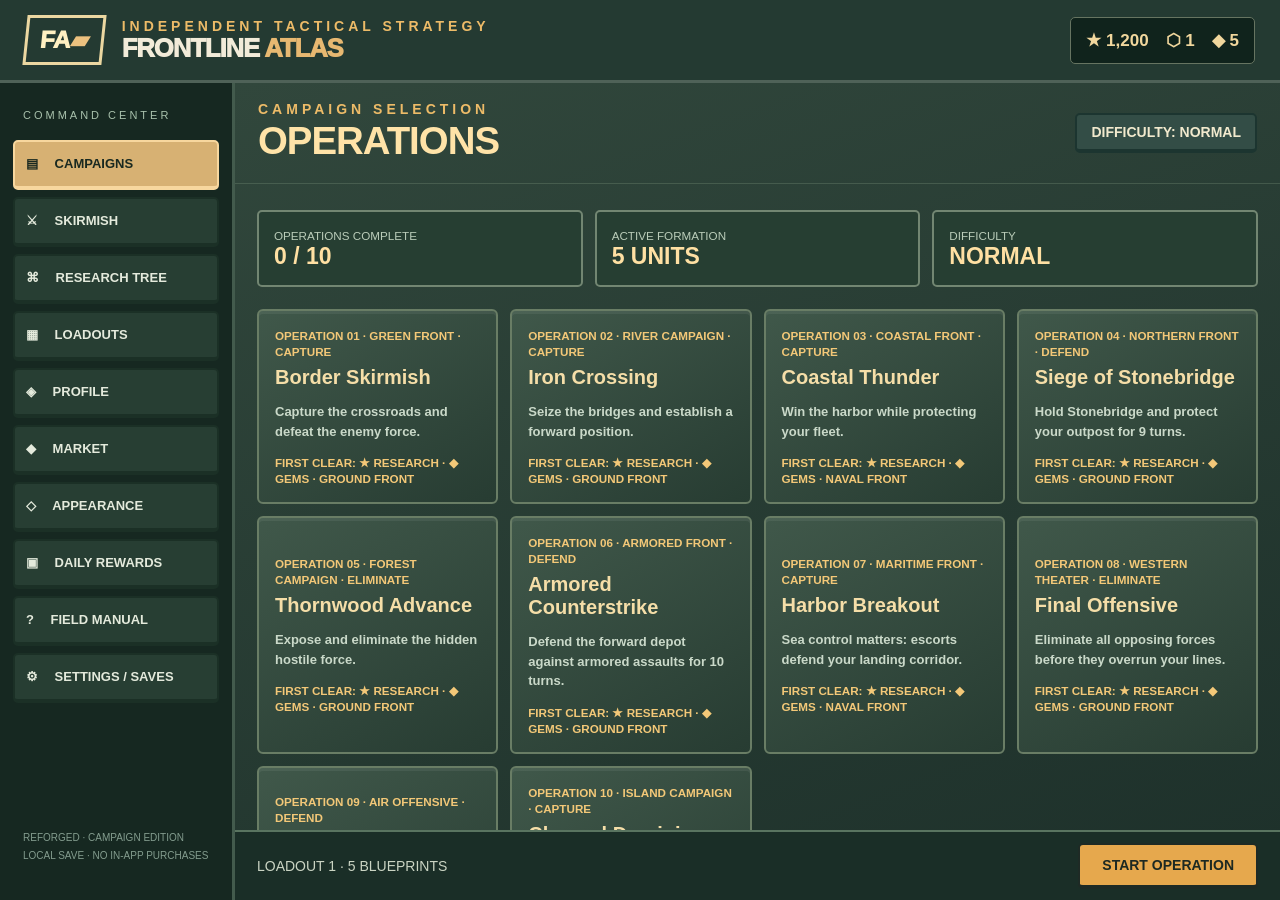
==== commit 0cbd14ff: "Clarify battle tickets and show Normal/Tryhard/Rigged difficulty names" ====
--- a/frontline-atlas/index.html
+++ b/frontline-atlas/index.html
@@ -5,7 +5,7 @@
 /* Reforged lobby interface */
 .menu{padding:0;background:radial-gradient(circle at 65% 25%,#526454 0%,#283c35 38%,#111f1c 100%);align-items:stretch;justify-content:stretch}.lobby{display:flex;flex-direction:column;width:100%;height:100%;max-width:1600px;margin:auto;min-height:0;background:#192a25ed;box-shadow:0 0 90px #05130d88}.lobby-top{display:flex;align-items:center;gap:18px;min-height:83px;border-bottom:3px solid #4f6258;background:#243a32;padding:12px 25px}.lobby-mark{font-size:24px;font-weight:1000;color:#fff0c2;border:3px solid #ebd7a1;padding:8px 12px;transform:skew(-6deg)}.lobby-mark span{color:#ecc17f}.lobby-brand{font-size:clamp(18px,2vw,31px);font-weight:1000;letter-spacing:-1px;color:#f2ebd9}.lobby-brand span{color:#e7b871}.lobby-wallet{font-size:17px;font-weight:900;color:#f1d79d;background:#10231c;border:1px solid #667461;padding:11px 15px;border-radius:5px}.lobby-grid{display:grid;grid-template-columns:235px minmax(0,1fr);flex:1;min-height:0}.lobby-nav{display:flex;flex-direction:column;gap:7px;background:#162821;padding:22px 13px;border-right:3px solid #435b4d}.nav-caption{font-size:11px;letter-spacing:3px;color:#a8c1ac;padding:4px 10px 12px}.nav-button{width:100%;text-align:left;background:#273e33;color:#e4eadc;border-color:#1b3026;font-size:13px;padding:13px 11px;white-space:nowrap}.nav-button.active{background:#d7b173;border-color:#f7d79e;color:#192920}.nav-foot{margin-top:auto;padding:13px 10px;color:#839c8e;font-size:10px;line-height:1.8}.lobby-main{display:flex;flex-direction:column;min-height:0;min-width:0;background:linear-gradient(160deg,#31473c,#1d302a)}.lobby-heading{display:flex;align-items:center;justify-content:space-between;padding:18px 23px;border-bottom:1px solid #78907855;gap:10px}.lobby-heading h1{margin:2px 0;font-size:clamp(22px,3vw,39px);letter-spacing:-1px;color:#ffe3a8}.lobby-scroll{padding:16px 22px;min-height:0;overflow-y:auto;flex:1}.lobby-bottom{display:flex;align-items:center;gap:14px;background:#1a2e27;border-top:2px solid #597460;padding:11px 22px;color:#cad4c3}.lobby-bottom button{padding:12px 22px}.lobby .cards{grid-template-columns:repeat(auto-fit,minmax(230px,1fr))}.lobby .mission{background:linear-gradient(150deg,#40584a,#273c32);box-shadow:inset 0 3px #ffffff10;min-height:160px}.lobby .mission h3{color:#f5dea8}.lobby .mission:hover{transform:translateY(-2px)}.economy-grid{display:grid;grid-template-columns:repeat(auto-fit,minmax(180px,1fr));gap:12px;margin:10px 0 22px}.economy-tile{background:#263e32;border:2px solid #728672;padding:15px;border-radius:5px}.economy-tile b{display:block;color:#ffe0a3;font-size:23px}.economy-tile small{color:#baccb9}.profile-list,.loadout-units{display:grid;grid-template-columns:repeat(auto-fill,minmax(170px,1fr));gap:10px}.profile-list>div,.loadout-tile{background:#294136;border:1px solid #718272;border-radius:6px;padding:12px;color:#e5e3ce}.loadout-tile{cursor:pointer;text-align:left}.loadout-tile.enabled{outline:2px solid #e2be78}.loadout-tile small{display:block;color:#a9baa8}.xp-report{max-height:31vh;overflow:auto;margin:10px 0 18px;text-align:left}.xp-line{display:grid;grid-template-columns:1fr auto auto;gap:10px;background:#234139;padding:10px;border-bottom:1px solid #69866d}.xp-line span{color:#c5cfc0}.xp-line strong{color:#f9d694}.reward-strip{display:flex;gap:9px;flex-wrap:wrap;justify-content:center}.reward-strip span{background:#203f32;border:1px solid #799577;padding:9px 12px;border-radius:5px;color:#f4d599;font-weight:800}.debrief{width:min(720px,95vw);max-width:720px;max-height:90vh;overflow:auto}.debrief h3{color:#ecd7ad}.lobby input{padding:8px 10px;background:#e4deca;color:#17251f;border:2px solid #8f9b85;border-radius:4px}.market-row{display:flex;align-items:center;gap:15px;padding:12px;border-bottom:1px solid #607762;background:#253c32;margin:7px 0;border-radius:5px}.market-row>div{flex:1}.market-row p{color:#b3c2b0;margin:5px 0}.market-row button{white-space:nowrap}@media(max-width:760px){.lobby-top{min-height:64px;padding:7px;gap:6px}.lobby-mark{font-size:16px;padding:5px}.lobby-brand{font-size:16px}.lobby-wallet{font-size:11px;padding:5px}.lobby-grid{grid-template-columns:75px minmax(0,1fr)}.lobby-nav{padding:7px 3px}.nav-button{font-size:10px;white-space:normal;padding:9px 3px;text-align:center}.nav-caption,.nav-foot{display:none}.lobby-scroll{padding:10px}.lobby-heading{padding:8px}.lobby-heading h1{font-size:20px}.lobby-heading button{font-size:10px;padding:6px}.lobby-bottom{padding:7px;gap:5px}.lobby-bottom button{padding:7px}.lobby .mission{min-height:125px}}
 .xp-meter{height:7px;background:#12281f;margin:7px 0 10px;border-radius:4px;overflow:hidden}.xp-meter i{display:block;height:100%;background:#f5c476;box-shadow:0 0 12px #ffe6a3}</style></head><body><div class="shell">
-<header class="topbar"><button id="home" class="ghost">☰ HQ</button><div><small id="theater">FRONTLINE ATLAS · REFORGED</small><br><strong id="opname">Tactical Command</strong></div><div class="spacer"></div><div class="stat" id="turnstat">TURN 01</div><div class="stat" id="economy">¤ 0</div><div class="stat" id="capstat">0 / 0</div><button id="end" class="primary">END TURN ↵</button></header>
+<header class="topbar"><button id="home" class="ghost">☰ HQ</button><div><small id="theater">FRONTLINE ATLAS · REFORGED</small><br><strong id="opname">Tactical Command</strong></div><div class="spacer"></div><div class="stat" id="turnstat">TURN 01</div><div class="stat" id="economy">TIX  0</div><div class="stat" id="capstat">0 / 0</div><button id="end" class="primary">END TURN ↵</button></header>
 <section id="battle"><canvas id="field"></canvas><div class="objectives overlay"><div class="objective-title" id="objectiveTitle">MISSION</div><div class="small" id="objectiveText"></div></div><div class="minimap"><canvas id="minimap"></canvas></div><div id="dock" class="dock overlay hidden"><div class="portrait" id="portrait"></div><div class="actions" id="actions"></div></div><div class="legend overlay">LEFT CLICK select / move / target · RIGHT DRAG pan · Q/E rotate · F focus · R reset</div><div id="toast" class="toast hidden"></div><div id="result" class="result hidden"></div></section>
 <section id="menu" class="menu"><div class="lobby">
 <div class="lobby-top"><div class="lobby-mark">FA<span>▰</span></div><div><div class="eyebrow">INDEPENDENT TACTICAL STRATEGY</div><div class="lobby-brand">FRONTLINE <span>ATLAS</span></div></div><div class="spacer"></div><div class="lobby-wallet" id="wallet"></div></div>
@@ -74,6 +74,7 @@
 const xpForNext=type=>60+Math.floor((save.unitXP[type]||0)/100)*35;
 const currentLevel=type=>1+Math.floor(Math.sqrt((save.unitXP[type]||0)/90));
 const rewardScale=()=>save.difficulty==='expert'?2.4:save.difficulty==='veteran'?1.5:1;
+const difficultyName=()=>save.difficulty==='expert'?'RIGGED':save.difficulty==='veteran'?'TRYHARD':'NORMAL';
 function addUnitXP(type,amount){save.unitXP[type]=(save.unitXP[type]||0)+Math.max(0,Math.round(amount));}
 function wallet(){return '★ '+save.points.toLocaleString()+'　⬡ '+save.nuggets+'　◆ '+save.gems}
 function changeWallet(points=0,nuggets=0,gems=0){save.points=Math.max(0,save.points+points);save.nuggets=Math.max(0,save.nuggets+nuggets);save.gems=Math.max(0,save.gems+gems);persist()}
@@ -194,9 +195,9 @@
  else if(game.goal==='eliminate'){if(!enemy)finishBattle(true)}
  else if(!enemy||(ours===sites.length&&game.turn>=3))finishBattle(true)}
 function select(u){selected=u||null;mode='select';ranges=selected&&!selected.moved?reachable(selected):new Map();update();dirty=true}
-function update(){if(!game)return;$('opname').textContent=game.name;$('theater').textContent=game.region;$('turnstat').textContent='TURN '+String(game.turn).padStart(2,'0');$('economy').textContent='¤ '+game.tix;$('capstat').textContent=game.units.filter(u=>u.team===1).length+' / '+game.cap;
+function update(){if(!game)return;$('opname').textContent=game.name;$('theater').textContent=game.region;$('turnstat').textContent='TURN '+String(game.turn).padStart(2,'0');$('economy').textContent='TIX  '+game.tix;$('capstat').textContent='UNITS '+game.units.filter(u=>u.team===1).length+' / '+game.cap;
  let sites=game.map.flat().filter(t=>t.site);$('objectiveTitle').textContent='OBJECTIVES · '+sites.filter(t=>t.owner===1).length+'/'+sites.length;
- $('objectiveText').innerHTML=(game.goal==='defend'?'DEFENSE: hold the forward depot through turn '+game.limit+'. Current turn '+game.turn+'.':game.goal==='eliminate'?'ELIMINATION: destroy all hostile units and preserve your force.':'CAPTURE: secure every marked site or eliminate the opposing force.')+'<br><br>'+sites.map(t=>'<span style="color:'+(t.owner===1?'#a7e4c3':t.owner===2?'#f0aaa0':'#f4dfad')+'">◆ '+t.site+' — '+(t.owner===1?'Allied':t.owner===2?'Hostile':'Neutral')+'</span>').join('<br>')+'<br><br>Income: +2 ¤ per turn, +1 per secured site';
+ $('objectiveText').innerHTML=(game.goal==='defend'?'DEFENSE: hold the forward depot through turn '+game.limit+'. Current turn '+game.turn+'.':game.goal==='eliminate'?'ELIMINATION: destroy all hostile units and preserve your force.':'CAPTURE: secure every marked site or eliminate the opposing force.')+'<br><br>'+sites.map(t=>'<span style="color:'+(t.owner===1?'#a7e4c3':t.owner===2?'#f0aaa0':'#f4dfad')+'">◆ '+t.site+' — '+(t.owner===1?'Allied':t.owner===2?'Hostile':'Neutral')+'</span>').join('<br>')+'<br><br>Income: +2 TIX  per turn, +1 per secured site';
  let dock=$('dock');if(!selected||!game.units.includes(selected)){dock.classList.add('hidden');return}dock.classList.remove('hidden');let u=selected,d=UNIT[u.type];$('portrait').innerHTML='<b>'+d.name+'</b><span>♥ '+u.hp+'/'+d.hp+' · ◈ '+u.ammo+'/'+d.ammo+' · LV '+currentLevel(u.type)+'</span><span>'+(u.entrenched?'⛨ ENTRENCHED · ':'')+(u.suppressed?'⚠ PINNED · ':'')+(u.morale!==99?'MORALE '+u.morale+'/6 · ':'')+(u.cargo?.length?'CARGO '+u.cargo.length+' · ':'')+'MOVE '+(u.moved?'USED':'READY')+' / FIRE '+(u.attacked?'USED':'READY')+'</span>';
  const actions=$('actions');actions.innerHTML='';
  const action=(txt,fn,disabled=false,cl='')=>{let b=document.createElement('button');b.textContent=txt;b.className=cl;b.disabled=disabled;b.onclick=fn;actions.appendChild(b)};
@@ -246,7 +247,7 @@
  let content=$('menuContent'), tabs={missions:['CAMPAIGN SELECTION','OPERATIONS'],skirmish:['SOLO CUSTOM BATTLES','SKIRMISH'],tech:['UNIT DEVELOPMENT','RESEARCH TREE'],loadout:['PREPARE YOUR FORCE','LOADOUTS'],profile:['COMMANDER RECORD','PROFILE'],market:['RESOURCE EXCHANGE','MARKET'],cosmetics:['REGIMENT CUSTOMIZATION','APPEARANCE'],daily:['ATTENDANCE BONUS','DAILY REWARDS'],help:['FIELD REFERENCE','FIELD MANUAL'],settings:['USER OPTIONS','SETTINGS & SAVES']};
  let pair=tabs[tab]||tabs.missions;$('menuEyebrow').textContent=pair[0];$('menuTitle').textContent=pair[1];$('wallet').textContent=wallet();
  $('loadoutLabel').textContent='LOADOUT '+(save.activeLoadout+1)+' · '+activeTypes().length+' BLUEPRINTS';
- $('difficulty').textContent='DIFFICULTY: '+(save.difficulty||'standard').toUpperCase();
+ $('difficulty').textContent='DIFFICULTY: '+difficultyName();
  $('resume').textContent=game&&!game.over?'RETURN TO BATTLE':savedBattle()?'RESUME SOLO BATTLE ('+savedBattle().attempts+'/3)':'START OPERATION';
  for(let [name,id] of Object.entries({missions:'navMissions',skirmish:'navSkirmish',tech:'openTech',loadout:'navLoadout',profile:'navProfile',market:'navMarket',cosmetics:'navCosmetics',daily:'navDaily',help:'openHelp',settings:'navSettings'}))$(id).classList.toggle('active',tab===name);
  if(tab==='settings'){content.innerHTML='<div class="help"><h3>GAME SETTINGS</h3><p class="small">Your progression is saved automatically on this device. Export a save file to move between browsers or to keep a backup.</p><div class="menu-row"><button id="motionControl" class="ghost">ANIMATIONS: '+(save.settings?.reduceMotion?'REDUCED':'FULL')+'</button><button id="exportSave" class="primary">EXPORT SAVE FILE</button><button id="importSave" class="ghost">IMPORT SAVE FILE</button></div><input id="fileImport" type="file" accept=".json,application/json" style="display:none"><p id="saveStatus" class="small"></p><h3>GAME INFORMATION</h3><p>Frontline Atlas: Reforged · independent fan-inspired tactical strategy. All progress is saved locally. It does not connect to Roblox or Noobs in Combat accounts, and no real money can be spent here.</p></div>';
@@ -291,13 +292,13 @@
  let btn=document.createElement('button');btn.textContent=selected?'EQUIPPED':owned?'EQUIP':'UNLOCK ◆'+skin.cost;btn.disabled=selected||(!owned&&save.gems<skin.cost);btn.onclick=()=>{if(!owned){save.gems-=skin.cost;save.ownedSkins.push(id)}save.skin=id;persist();renderMenu('cosmetics')};card.appendChild(btn);$('skinCards').appendChild(card)}return}
  if(tab==='daily'){let date=new Date().toLocaleDateString('en-CA'),claimed=save.claims[date],streak=Object.keys(save.claims).length,points=100+Math.min(200,streak*25),gems=streak%3===2?3:0,nuggets=streak%5===4?1:0;
  content.innerHTML='<h3 class="section-title">DAILY ATTENDANCE</h3><p class="small">Check in each calendar day for free resources. These rewards refresh on your device’s calendar date.</p><div class="economy-grid"><div class="economy-tile"><small>TODAY</small><b>★ '+points+'</b></div><div class="economy-tile"><small>BONUS GEMS</small><b>◆ '+gems+'</b></div><div class="economy-tile"><small>BONUS NUGGETS</small><b>⬡ '+nuggets+'</b></div></div><div class="menu-row"><button id="claimDaily" class="primary">'+(claimed?'ALREADY CLAIMED':'CLAIM DAILY BONUS')+'</button></div>';$('claimDaily').disabled=!!claimed;$('claimDaily').onclick=()=>{if(save.claims[date])return;save.claims[date]=true;changeWallet(points,nuggets,gems);renderMenu('daily')};return}
- content.innerHTML='<div class="economy-grid"><div class="economy-tile"><small>OPERATIONS COMPLETE</small><b>'+save.wins.length+' / '+SCENARIOS.length+'</b></div><div class="economy-tile"><small>ACTIVE FORMATION</small><b>'+activeTypes().length+' UNITS</b></div><div class="economy-tile"><small>DIFFICULTY</small><b>'+(save.difficulty||'standard').toUpperCase()+'</b></div></div><div class="cards" id="missions"></div>';
+ content.innerHTML='<div class="economy-grid"><div class="economy-tile"><small>OPERATIONS COMPLETE</small><b>'+save.wins.length+' / '+SCENARIOS.length+'</b></div><div class="economy-tile"><small>ACTIVE FORMATION</small><b>'+activeTypes().length+' UNITS</b></div><div class="economy-tile"><small>DIFFICULTY</small><b>'+difficultyName()+'</b></div></div><div class="cards" id="missions"></div>';
  let list=$('missions');SCENARIOS.forEach((s,i)=>{let card=document.createElement('button');card.className='mission';card.innerHTML='<small>OPERATION '+String(i+1).padStart(2,'0')+' · '+s.region+' · '+s.goal.toUpperCase()+'</small><h3>'+s.name+(save.wins.includes(i)?' ✓':'')+'</h3><p>'+s.description+'</p><small>FIRST CLEAR: ★ RESEARCH · ◆ GEMS · '+(s.sea?'NAVAL FRONT':'GROUND FRONT')+'</small>';card.onclick=()=>{save.scenario=i;persist();begin(i)};list.appendChild(card)})
 }
 $('home').onclick=showMenu;$('resume').onclick=()=>{if(game&&!game.over){$('menu').classList.add('hidden');resize()}else if(!resumeBattle())begin(save.scenario)};$('navMissions').onclick=()=>renderMenu('missions');$('navSkirmish').onclick=()=>renderMenu('skirmish');$('navLoadout').onclick=()=>renderMenu('loadout');$('navProfile').onclick=()=>renderMenu('profile');$('navMarket').onclick=()=>renderMenu('market');$('navDaily').onclick=()=>renderMenu('daily');$('navCosmetics').onclick=()=>renderMenu('cosmetics');$('navSettings').onclick=()=>renderMenu('settings');$('openTech').onclick=()=>renderMenu('tech');$('openHelp').onclick=()=>renderMenu('help');$('difficulty').onclick=()=>{let modes=['standard','veteran','expert'];save.difficulty=modes[(modes.indexOf(save.difficulty||'standard')+1)%3];persist();renderMenu('missions')};$('end').onclick=endTurn;
 const recruitBox=document.createElement('div');recruitBox.className='overlay';recruitBox.style='top:15px;left:50%;transform:translateX(-50%);display:flex;gap:5px;flex-wrap:wrap;max-width:45%;justify-content:center';$('battle').appendChild(recruitBox);
-function updateRecruit(){if(!game)return;recruitBox.innerHTML='';let title=document.createElement('button');title.textContent='＋ REINFORCEMENTS';title.className='ghost';recruitBox.appendChild(title);let menu=document.createElement('div');menu.style='display:none;width:100%;padding:9px;background:#1a342be8;border:2px solid #799273;border-radius:5px;display:flex;gap:5px;flex-wrap:wrap';for(let type of activeTypes()){if(!game.sea&&UNIT[type].domain==='sea')continue;let b=document.createElement('button');b.textContent=UNIT[type].name+' ¤'+UNIT[type].cost;b.disabled=game.tix<UNIT[type].cost||game.units.filter(u=>u.team===1).length>=game.cap;b.onclick=()=>{deployType=type;select(null);mode='deploy';say('Choose a highlighted deployment tile');dirty=true};menu.appendChild(b)}recruitBox.appendChild(menu);let open=false;menu.style.display='none';title.onclick=()=>{open=!open;menu.style.display=open?'flex':'none';updateRecruitButtons(menu)};}
-function updateRecruitButtons(menu){for(let b of menu.querySelectorAll('button')){let t=Object.keys(UNIT).find(k=>b.textContent.startsWith(UNIT[k].name+' ¤'));if(t)b.disabled=game.tix<UNIT[t].cost||game.units.filter(u=>u.team===1).length>=game.cap;}}
+function updateRecruit(){if(!game)return;recruitBox.innerHTML='';let title=document.createElement('button');title.textContent='＋ REINFORCEMENTS';title.className='ghost';recruitBox.appendChild(title);let menu=document.createElement('div');menu.style='display:none;width:100%;padding:9px;background:#1a342be8;border:2px solid #799273;border-radius:5px;display:flex;gap:5px;flex-wrap:wrap';for(let type of activeTypes()){if(!game.sea&&UNIT[type].domain==='sea')continue;let b=document.createElement('button');b.textContent=UNIT[type].name+' TIX '+UNIT[type].cost;b.disabled=game.tix<UNIT[type].cost||game.units.filter(u=>u.team===1).length>=game.cap;b.onclick=()=>{deployType=type;select(null);mode='deploy';say('Choose a highlighted deployment tile');dirty=true};menu.appendChild(b)}recruitBox.appendChild(menu);let open=false;menu.style.display='none';title.onclick=()=>{open=!open;menu.style.display=open?'flex':'none';updateRecruitButtons(menu)};}
+function updateRecruitButtons(menu){for(let b of menu.querySelectorAll('button')){let t=Object.keys(UNIT).find(k=>b.textContent.startsWith(UNIT[k].name+' TIX '));if(t)b.disabled=game.tix<UNIT[t].cost||game.units.filter(u=>u.team===1).length>=game.cap;}}
 const originalUpdate=update;update=function(){let previouslyOpen=recruitBox.querySelector('div')?.style.display==='flex';originalUpdate();updateRecruit();if(previouslyOpen){let d=recruitBox.querySelector('div');if(d){d.style.display='flex';updateRecruitButtons(d)}}};
 const tw=58,th=30,ht=12;
 function frameBattle(){if(!game)return;let w=canvas.clientWidth,h=canvas.clientHeight;let fitW=(w-90)/((game.w+game.h)*tw*.5),fitH=(h-165)/((game.w+game.h)*th*.5);
@@ -417,6 +418,6 @@
  canvas.addEventListener('wheel',e=>{e.preventDefault();view.zoom=Math.min(2.1,Math.max(.52,view.zoom*(e.deltaY>0?.90:1.1)));dirty=true},{passive:false});
  window.addEventListener('keydown',e=>{if(!$('menu').classList.contains('hidden'))return;if(e.key==='Escape'){deployType=null;select(null)}if(e.key.toLowerCase()==='f')focusUnit(selected);if(e.key.toLowerCase()==='r')frameBattle();if(e.key.toLowerCase()==='q'){view.rot=(view.rot+3)%4;dirty=true}if(e.key.toLowerCase()==='e'){view.rot=(view.rot+1)%4;dirty=true}if(e.key===' '||e.key==='Enter'){e.preventDefault();endTurn()}let delta=28;if(e.key==='a'||e.key==='ArrowLeft')view.x+=delta;if(e.key==='d'||e.key==='ArrowRight')view.x-=delta;if(e.key==='w'||e.key==='ArrowUp')view.y+=delta;if(e.key==='s'||e.key==='ArrowDown')view.y-=delta;if(['a','d','w','s','ArrowLeft','ArrowRight','ArrowUp','ArrowDown'].includes(e.key))dirty=true});
  renderMenu('missions');
- window.__frontlineTest={UNIT,SECONDARY,SCENARIOS,RESEARCH,get save(){return save},SKINS,EQUIPMENT,boosted,finishBattle,writeBattle,savedBattle,resumeBattle,reveal,addUnitXP,currentLevel,boardSquad,unloadSquad,rally,get state(){return game},begin,recruit,deployAt,deploymentTiles,reachable,routeTo,damage,endTurn,canSee,moveUnit,spotter,strike,entrench,canEntrench,capture,contesting,resolveObjectives,fireSmoke,obscured};
+ window.__frontlineTest={UNIT,SECONDARY,SCENARIOS,RESEARCH,difficultyName,get save(){return save},SKINS,EQUIPMENT,boosted,finishBattle,writeBattle,savedBattle,resumeBattle,reveal,addUnitXP,currentLevel,boardSquad,unloadSquad,rally,get state(){return game},begin,recruit,deployAt,deploymentTiles,reachable,routeTo,damage,endTurn,canSee,moveUnit,spotter,strike,entrench,canEntrench,capture,contesting,resolveObjectives,fireSmoke,obscured};
 })();
 </script></body></html>
